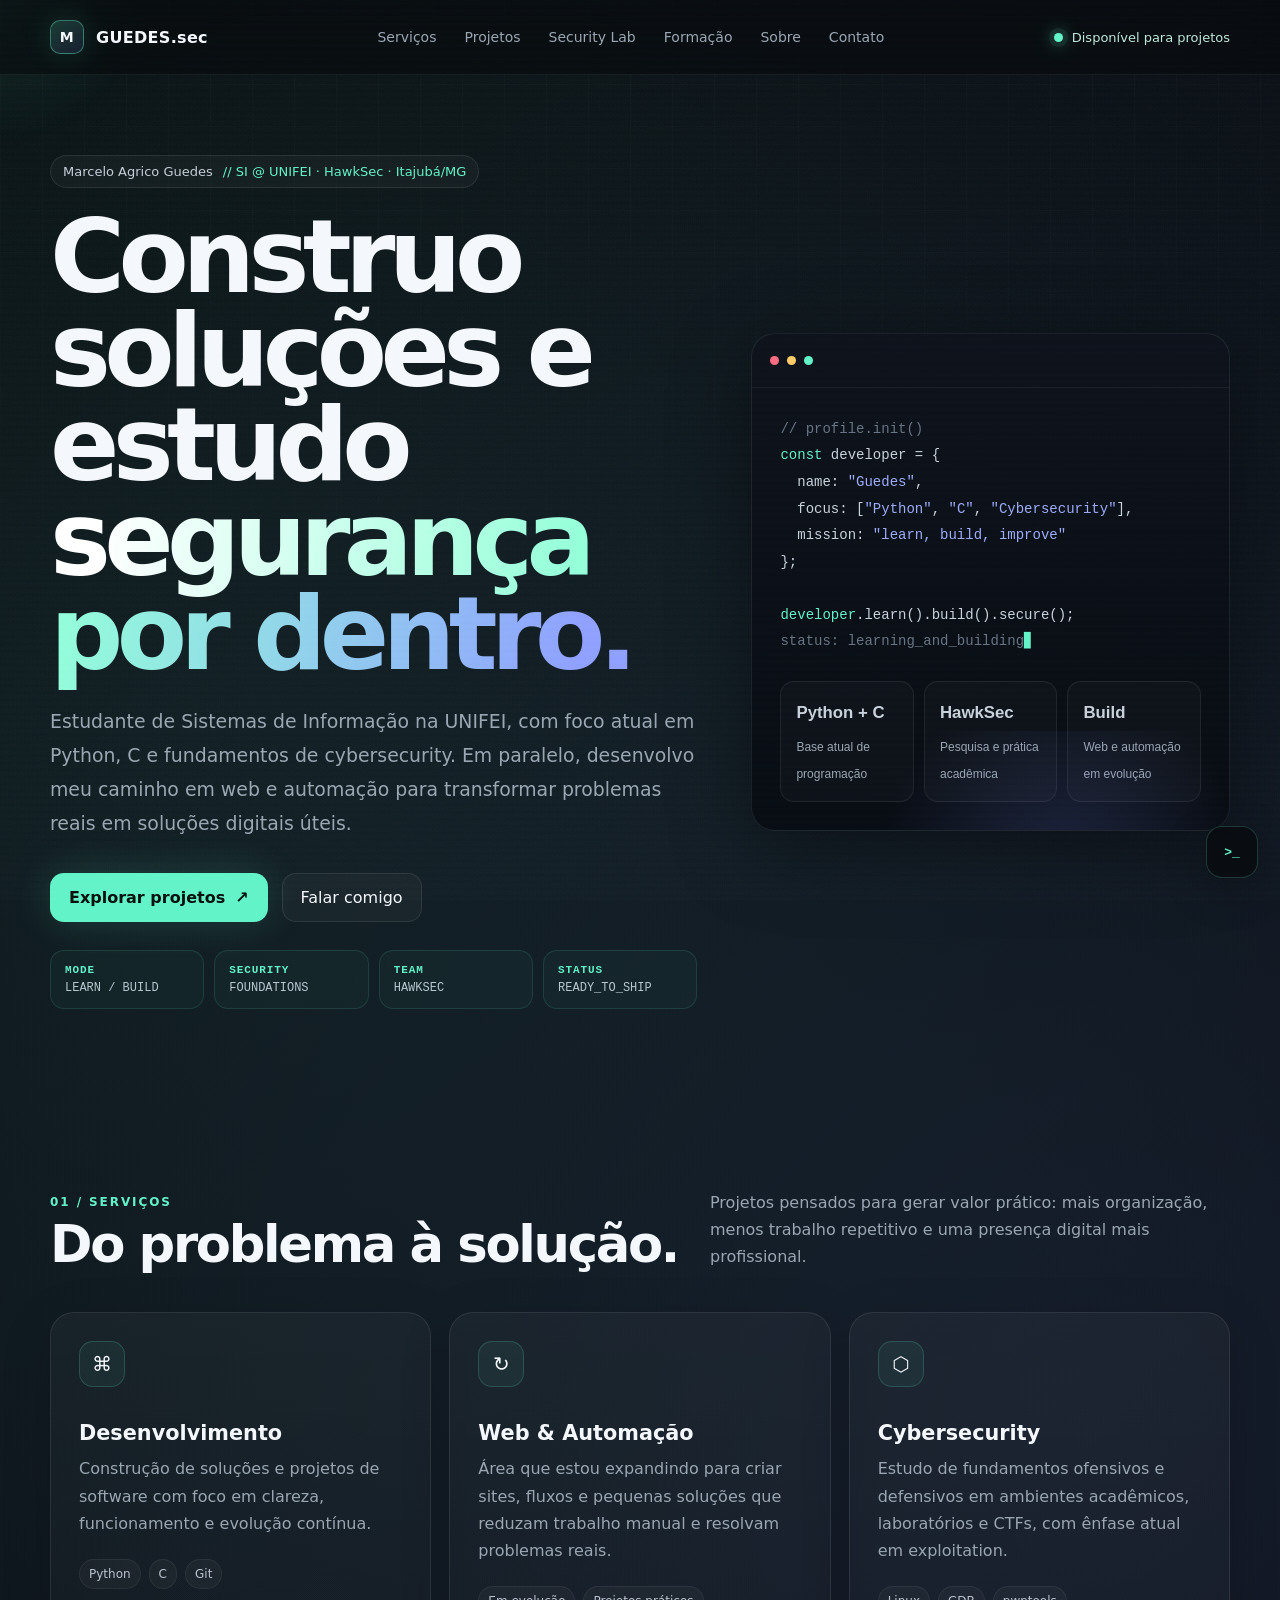
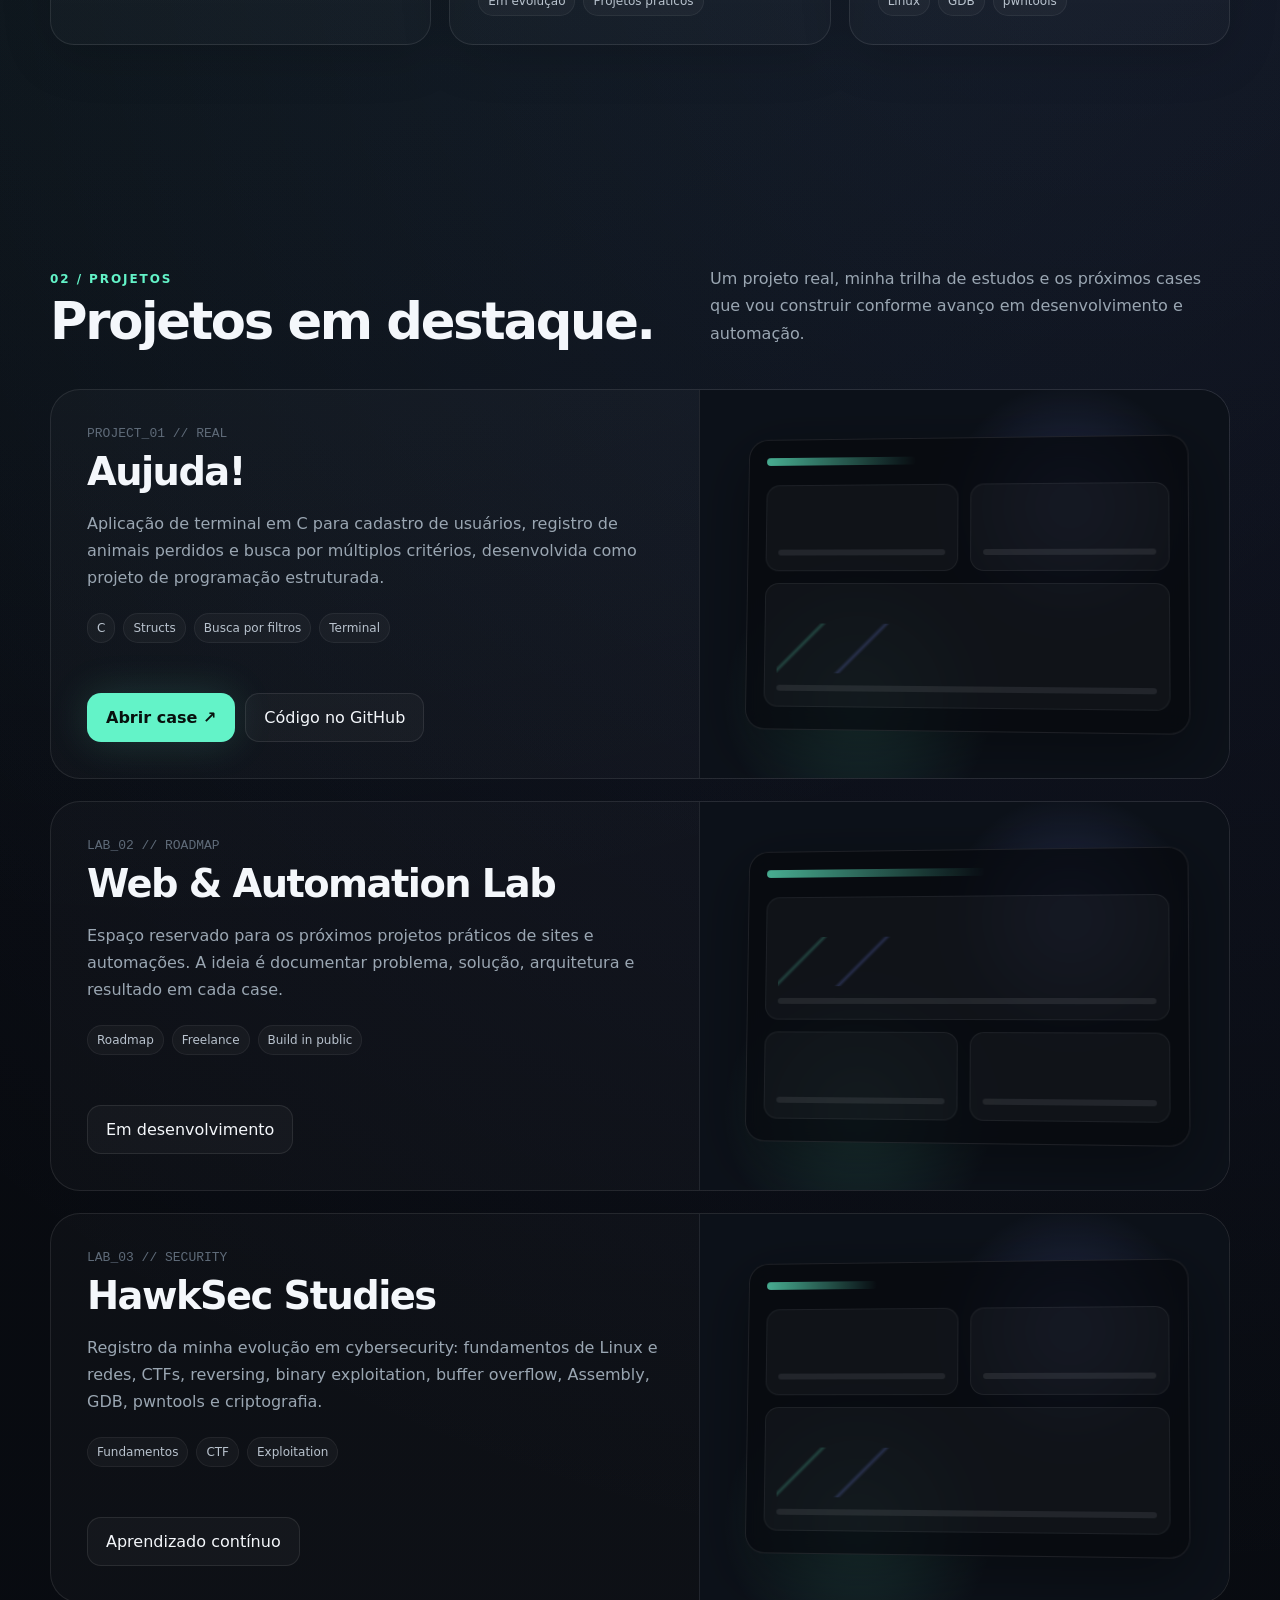
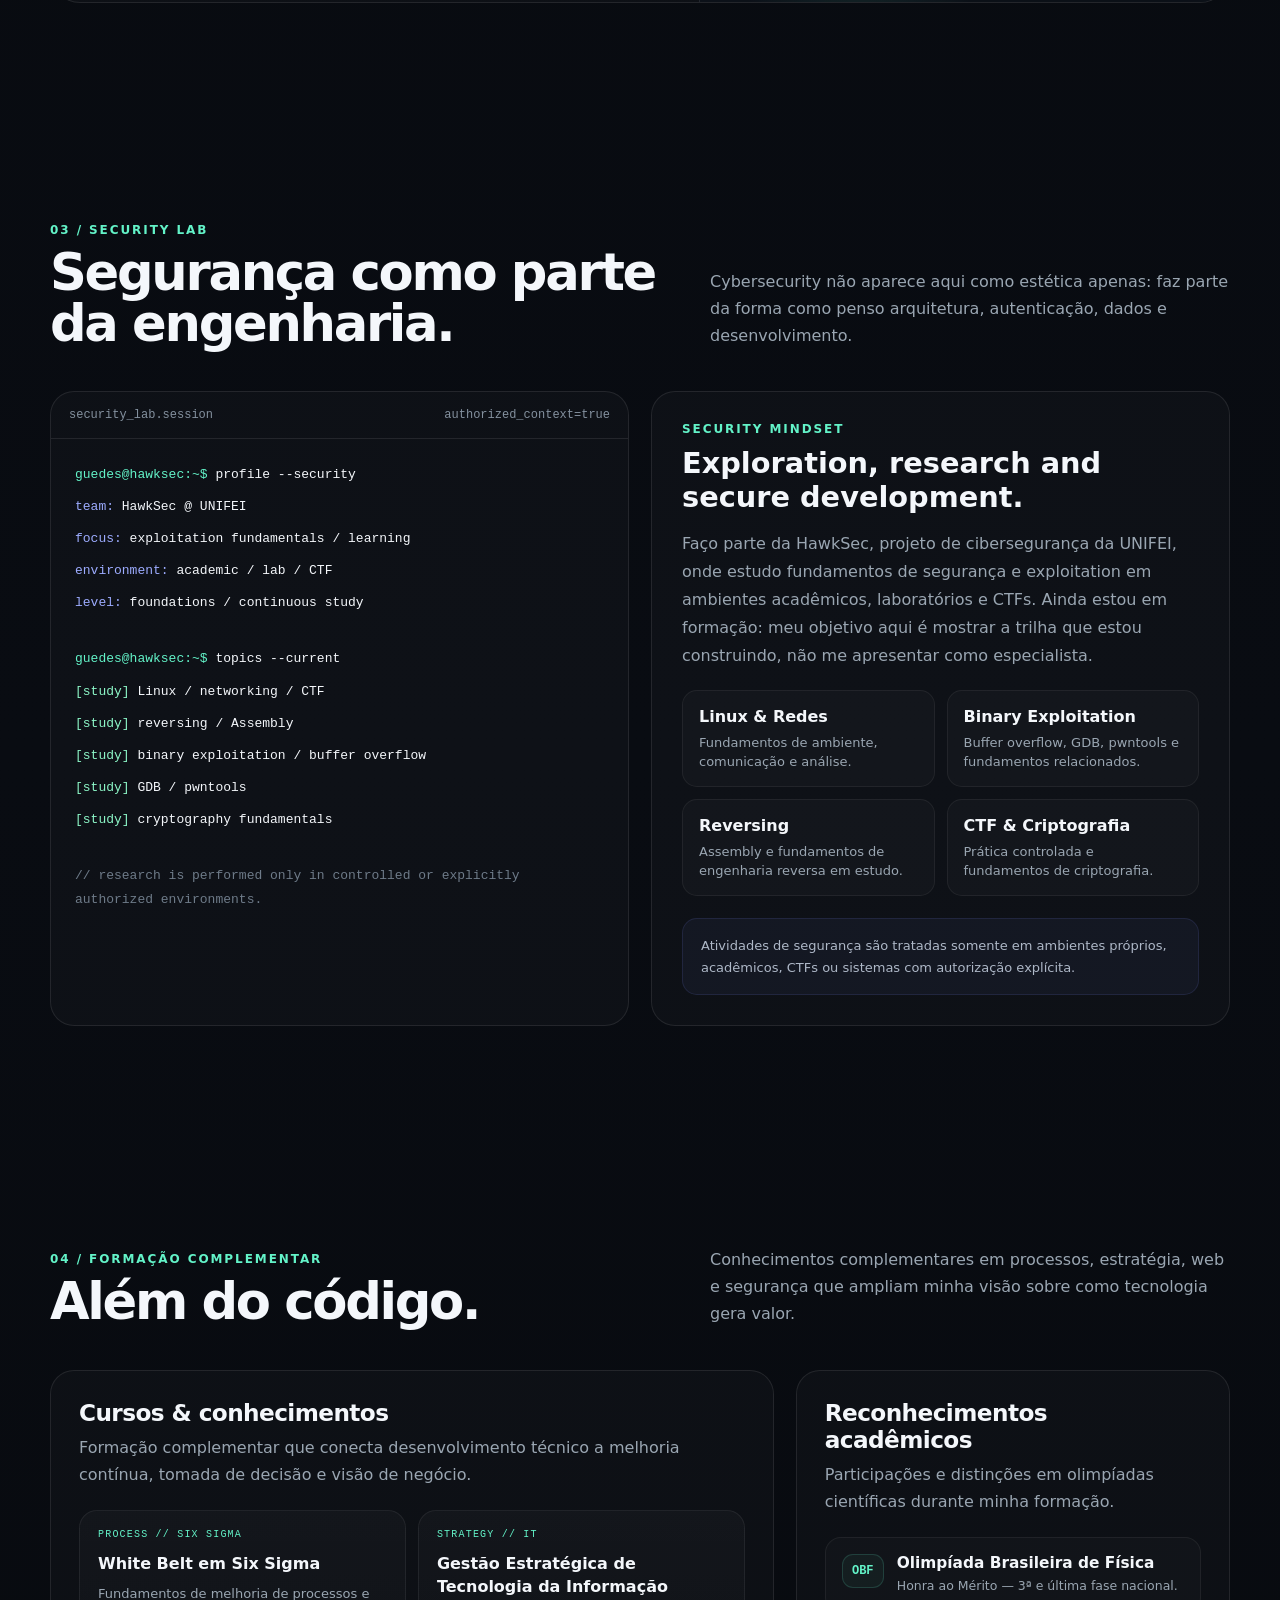
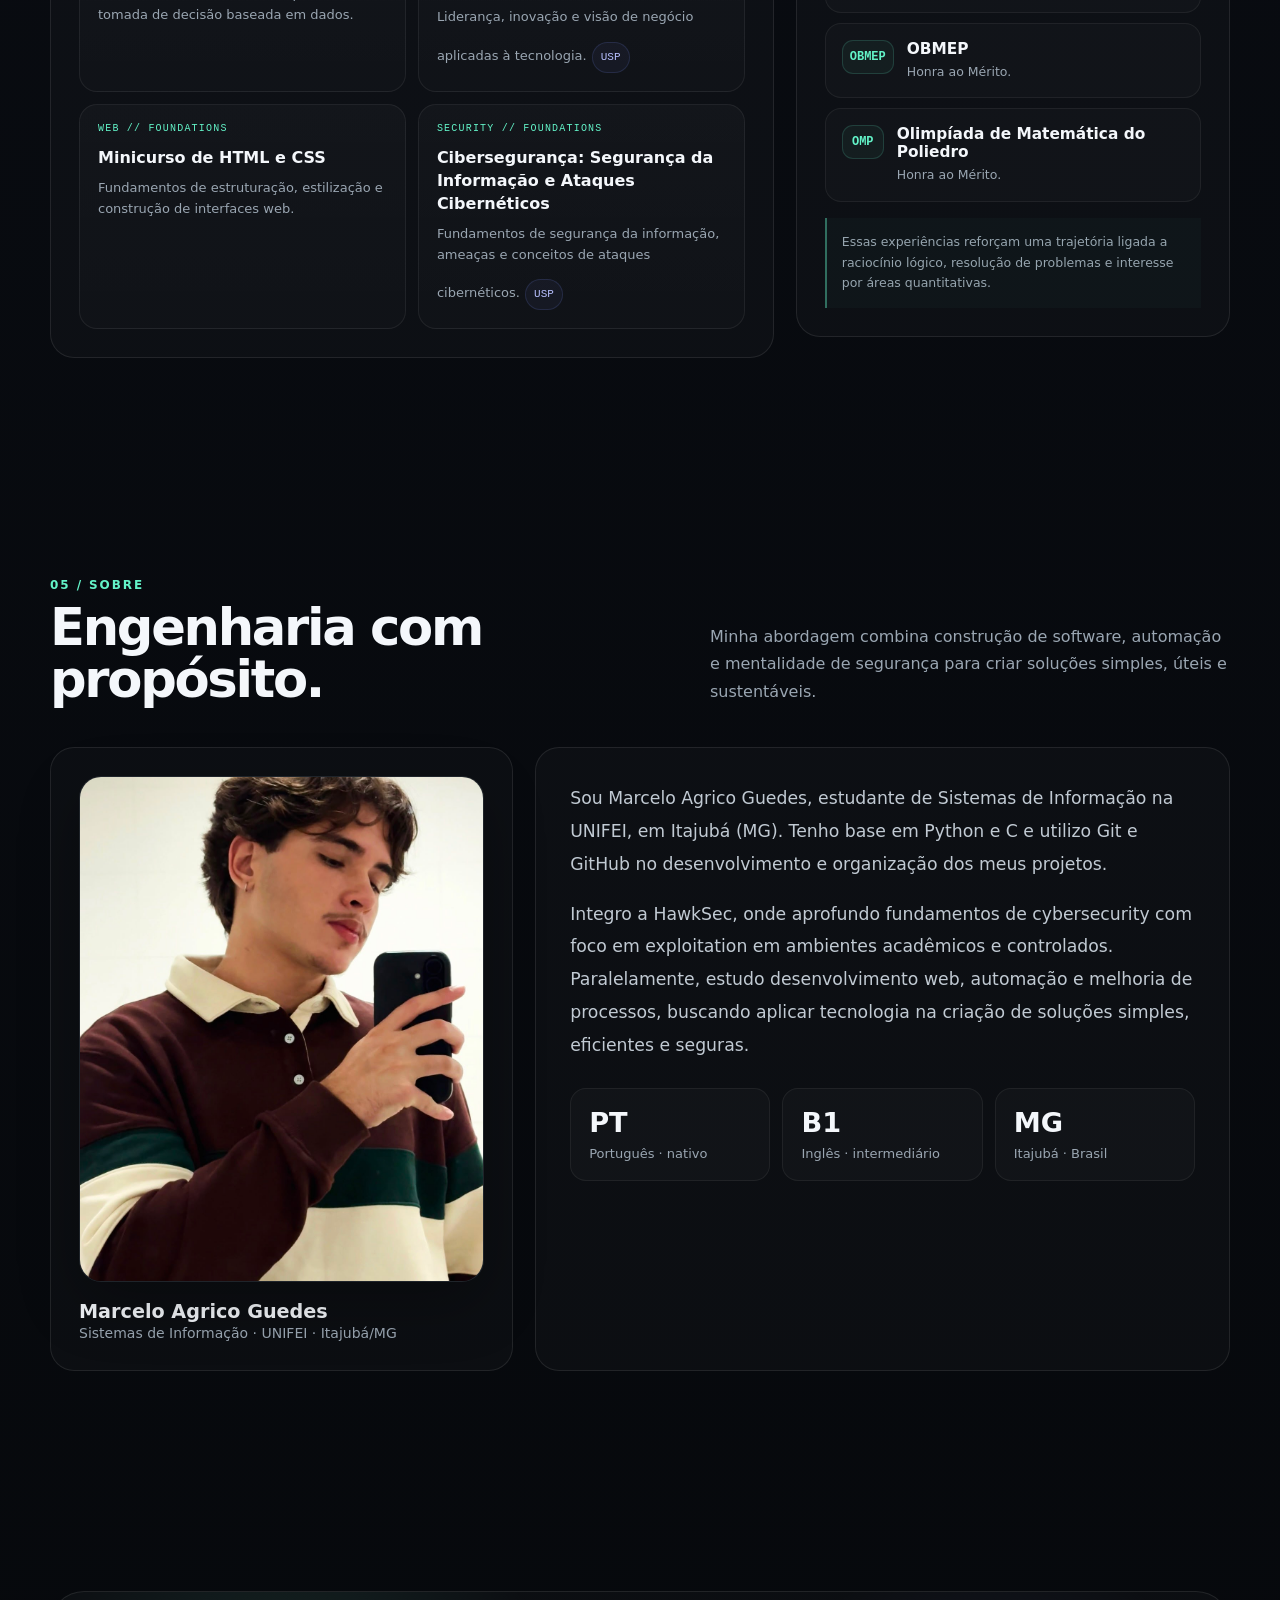
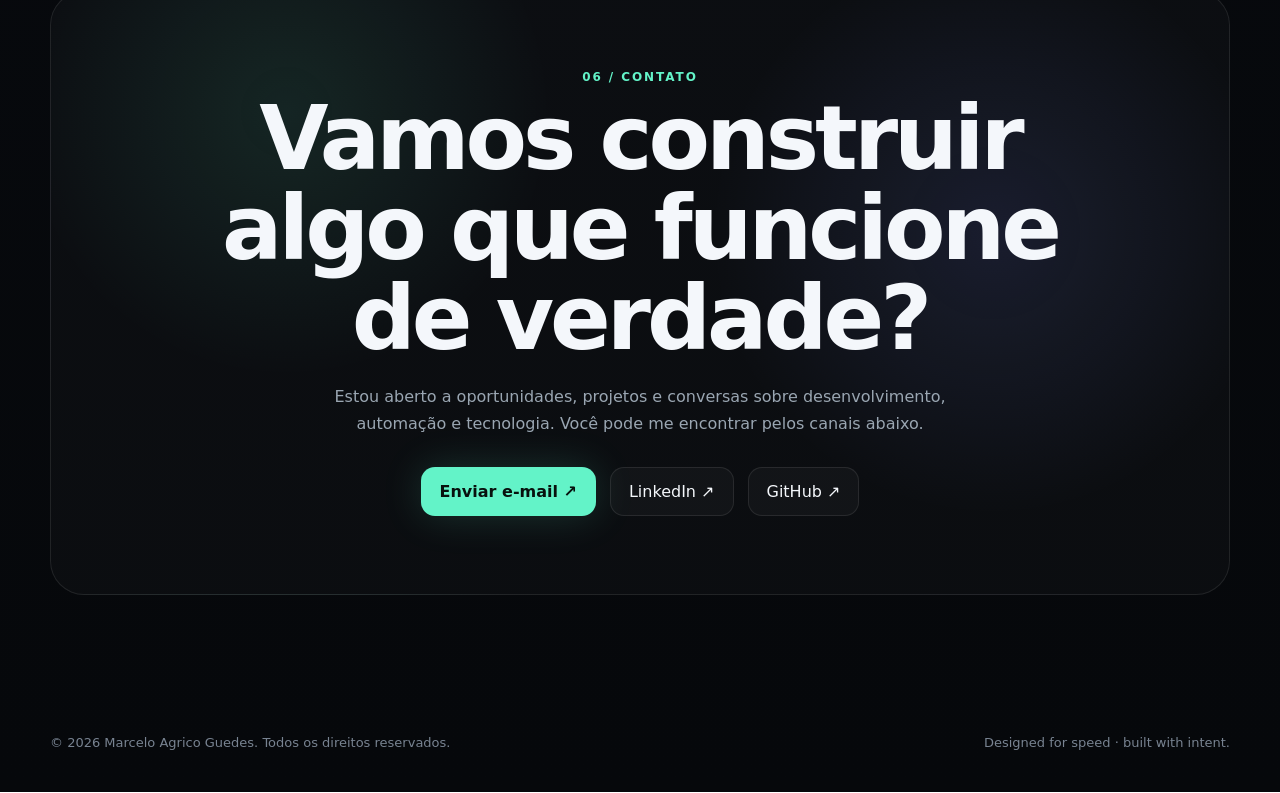
==== index.html @ e763fc1f "Initial portfolio" ====
<!DOCTYPE html>
<html lang="pt-BR">
<head>
  <meta charset="UTF-8" />
  <meta name="viewport" content="width=device-width, initial-scale=1.0" />
  <meta name="description" content="Portfólio de Marcelo Agrico Guedes — desenvolvimento, automação e estudos em cybersecurity." />
  <title>Marcelo Agrico Guedes — Desenvolvimento & Cybersecurity</title>
  <style>
    :root{
      --bg:#07090d;
      --bg-soft:#0d1118;
      --panel:rgba(14,19,28,.72);
      --panel-2:rgba(10,14,22,.9);
      --text:#f4f7fb;
      --muted:#9aa6b2;
      --line:rgba(255,255,255,.09);
      --accent:#63f3c8;
      --accent-2:#7a8cff;
      --danger:#ff5f8f;
      --shadow:0 20px 80px rgba(0,0,0,.38);
      --radius:24px;
      --max:1180px;
    }

    *{box-sizing:border-box}
    html{scroll-behavior:smooth}
    body{
      margin:0;
      background:
        radial-gradient(circle at 15% 10%, rgba(99,243,200,.08), transparent 28%),
        radial-gradient(circle at 85% 20%, rgba(122,140,255,.10), transparent 30%),
        linear-gradient(180deg,#06080c 0%, #090c12 55%, #06080b 100%);
      color:var(--text);
      font-family:Inter, ui-sans-serif, system-ui, -apple-system, BlinkMacSystemFont, "Segoe UI", sans-serif;
      overflow-x:hidden;
    }

    body::before{
      content:"";
      position:fixed; inset:0; pointer-events:none; z-index:-1;
      background-image:
        linear-gradient(rgba(255,255,255,.025) 1px, transparent 1px),
        linear-gradient(90deg, rgba(255,255,255,.025) 1px, transparent 1px);
      background-size:42px 42px;
      mask-image:linear-gradient(to bottom, rgba(0,0,0,.85), transparent 90%);
    }

    a{color:inherit;text-decoration:none}
    button{font:inherit}
    .wrap{width:min(var(--max), calc(100% - 40px)); margin:auto}

    .cursor-glow{
      position:fixed; width:340px; height:340px; border-radius:50%;
      background:radial-gradient(circle, rgba(99,243,200,.11), transparent 62%);
      pointer-events:none; transform:translate(-50%,-50%);
      z-index:0; filter:blur(8px); opacity:.85;
    }

    header{
      position:sticky; top:0; z-index:50;
      backdrop-filter:blur(16px);
      background:rgba(7,9,13,.58);
      border-bottom:1px solid rgba(255,255,255,.06);
    }

    nav{
      display:flex; align-items:center; justify-content:space-between;
      min-height:74px;
    }

    .brand{
      display:flex; gap:12px; align-items:center; font-weight:800; letter-spacing:.02em;
    }

    .brand-mark{
      width:34px;height:34px;border-radius:10px;
      display:grid;place-items:center;
      border:1px solid rgba(99,243,200,.4);
      background:linear-gradient(145deg,rgba(99,243,200,.18),rgba(122,140,255,.12));
      box-shadow:0 0 30px rgba(99,243,200,.14);
      font-size:14px;
    }

    .nav-links{display:flex;gap:28px;color:var(--muted);font-size:14px}
    .nav-links a{transition:.25s}
    .nav-links a:hover{color:var(--text)}
    .status{
      display:flex; gap:9px; align-items:center;
      color:#bfe8d9;font-size:13px
    }
    .dot{
      width:9px;height:9px;border-radius:50%;background:var(--accent);
      box-shadow:0 0 0 5px rgba(99,243,200,.08),0 0 18px rgba(99,243,200,.8)
    }

    .hero{
      position:relative;
      min-height:calc(100vh - 74px);
      display:grid;align-items:center;
      padding:80px 0 70px;
    }

    .hero-grid{
      display:grid;grid-template-columns:1.15fr .85fr;gap:54px;align-items:center
    }

    .kicker{
      display:inline-flex;gap:10px;align-items:center;
      padding:8px 12px;border:1px solid rgba(255,255,255,.09);
      background:rgba(255,255,255,.03);
      border-radius:999px;
      color:#c5ced8;font-size:13px;
      margin-bottom:22px;
    }

    .kicker span{color:var(--accent)}

    h1{
      font-size:clamp(3.2rem, 8vw, 7.4rem);
      line-height:.92;letter-spacing:-.065em;margin:0 0 24px;
      max-width:860px;
    }

    .gradient-text{
      background:linear-gradient(100deg,#fff 5%,#93ffd9 48%,#8fa0ff 95%);
      -webkit-background-clip:text;background-clip:text;color:transparent;
    }

    .hero p{
      max-width:680px;color:var(--muted);
      font-size:clamp(1rem,1.6vw,1.18rem);line-height:1.8;
      margin:0 0 32px;
    }

    .hero-actions{display:flex;flex-wrap:wrap;gap:14px}
    .btn{
      border:1px solid var(--line);border-radius:14px;
      padding:14px 18px;display:inline-flex;align-items:center;gap:10px;
      transition:.25s ease; cursor:pointer;
    }
    .btn.primary{
      color:#08110e;background:var(--accent);border-color:transparent;font-weight:800;
      box-shadow:0 0 40px rgba(99,243,200,.16);
    }
    .btn.primary:hover{transform:translateY(-3px);box-shadow:0 14px 40px rgba(99,243,200,.18)}
    .btn.secondary{background:rgba(255,255,255,.03)}
    .btn.secondary:hover{background:rgba(255,255,255,.06);transform:translateY(-3px)}

    .terminal{
      position:relative;
      border:1px solid rgba(255,255,255,.08);
      border-radius:var(--radius);
      background:linear-gradient(180deg,rgba(14,19,28,.92),rgba(8,12,18,.92));
      box-shadow:var(--shadow);
      overflow:hidden;
      min-height:420px;
    }

    .terminal::after{
      content:"";position:absolute;inset:auto -20% -35% 10%;height:55%;
      background:radial-gradient(circle,rgba(122,140,255,.18),transparent 62%);
      pointer-events:none
    }

    .terminal-top{
      height:54px;display:flex;align-items:center;gap:8px;padding:0 18px;
      border-bottom:1px solid rgba(255,255,255,.06)
    }
    .term-dot{width:9px;height:9px;border-radius:50%;background:#56606d}
    .term-dot:nth-child(1){background:#ff6b80}
    .term-dot:nth-child(2){background:#ffcc67}
    .term-dot:nth-child(3){background:#63f3c8}
    .terminal-body{padding:28px;font-family:"SFMono-Regular",Consolas,monospace;font-size:14px;line-height:1.9;color:#c9d1db}
    .cmd{color:var(--accent)}
    .value{color:#9dacff}
    .comment{color:#677484}
    .typing::after{content:"▋";animation:blink 1s infinite;color:var(--accent)}
    @keyframes blink{50%{opacity:0}}

    .mini-stack{
      display:grid;grid-template-columns:repeat(3,1fr);gap:10px;margin-top:26px
    }
    .mini-card{
      border:1px solid rgba(255,255,255,.07);
      background:rgba(255,255,255,.025);
      padding:15px;border-radius:14px;font-family:Inter,sans-serif
    }
    .mini-card strong{display:block;font-size:1.05rem;margin-bottom:4px}
    .mini-card span{font-size:12px;color:var(--muted)}

    section{padding:110px 0}
    .section-head{display:flex;align-items:flex-end;justify-content:space-between;gap:24px;margin-bottom:42px}
    .eyebrow{
      color:var(--accent);font-size:12px;font-weight:800;letter-spacing:.16em;
      text-transform:uppercase;margin-bottom:10px
    }
    h2{
      margin:0;font-size:clamp(2rem,4vw,4rem);
      letter-spacing:-.045em;line-height:1
    }
    .section-head p{max-width:520px;color:var(--muted);line-height:1.7;margin:0}

    .services{
      display:grid;grid-template-columns:repeat(3,1fr);gap:18px
    }
    .card{
      border:1px solid var(--line);
      border-radius:var(--radius);
      background:linear-gradient(180deg,rgba(255,255,255,.035),rgba(255,255,255,.018));
      padding:28px;
      box-shadow:0 12px 50px rgba(0,0,0,.15);
      transition:.35s ease;
      position:relative;overflow:hidden;
    }
    .card::before{
      content:"";position:absolute;inset:-1px;opacity:0;
      background:linear-gradient(120deg,transparent 20%,rgba(99,243,200,.09),transparent 78%);
      transition:.4s;pointer-events:none
    }
    .card:hover{transform:translateY(-6px);border-color:rgba(99,243,200,.22)}
    .card:hover::before{opacity:1}
    .icon{
      width:46px;height:46px;border-radius:14px;
      display:grid;place-items:center;margin-bottom:34px;
      border:1px solid rgba(99,243,200,.18);
      background:rgba(99,243,200,.06);font-size:20px
    }
    .card h3{font-size:1.3rem;margin:0 0 10px}
    .card p{color:var(--muted);line-height:1.7;margin:0}
    .tags{display:flex;flex-wrap:wrap;gap:8px;margin-top:22px}
    .tag{
      font-size:12px;color:#b9c3ce;padding:7px 9px;border-radius:999px;
      background:rgba(255,255,255,.035);border:1px solid rgba(255,255,255,.06)
    }

    .projects{display:grid;gap:22px}
    .project{
      display:grid;grid-template-columns:1.1fr .9fr;
      border:1px solid var(--line);border-radius:30px;overflow:hidden;
      background:rgba(255,255,255,.025);min-height:390px;
      transition:.35s
    }
    .project:hover{border-color:rgba(122,140,255,.25);transform:translateY(-4px)}
    .project-content{padding:36px;display:flex;flex-direction:column;justify-content:space-between}
    .project-content h3{font-size:clamp(1.8rem,3vw,3rem);margin:8px 0 14px;letter-spacing:-.04em}
    .project-content p{color:var(--muted);line-height:1.7;max-width:620px}
    .project-num{color:#5f6b79;font-family:monospace}
    .project-visual{
      min-height:330px;position:relative;overflow:hidden;
      background:
        radial-gradient(circle at 70% 30%,rgba(122,140,255,.24),transparent 27%),
        radial-gradient(circle at 30% 80%,rgba(99,243,200,.16),transparent 28%),
        #0c1119;
      border-left:1px solid var(--line)
    }
    .ui-window{
      position:absolute;left:8%;top:12%;width:84%;height:76%;
      border:1px solid rgba(255,255,255,.09);border-radius:20px;
      background:rgba(7,10,15,.78);backdrop-filter:blur(12px);
      box-shadow:0 20px 60px rgba(0,0,0,.35);padding:18px;
      transform:perspective(1000px) rotateY(-5deg) rotateX(3deg)
    }
    .ui-bar{height:8px;width:38%;border-radius:10px;background:linear-gradient(90deg,var(--accent),transparent);opacity:.7;margin-bottom:20px}
    .ui-grid{display:grid;grid-template-columns:repeat(2,1fr);gap:12px}
    .ui-box{height:88px;border-radius:14px;background:rgba(255,255,255,.035);border:1px solid rgba(255,255,255,.06);position:relative;overflow:hidden}
    .ui-box::after{content:"";position:absolute;left:12px;right:12px;bottom:15px;height:6px;border-radius:10px;background:rgba(255,255,255,.08)}
    .ui-box.tall{grid-column:1/-1;height:125px}
    .spark{
      position:absolute;left:12px;right:12px;top:40px;height:50px;
      background:linear-gradient(135deg,transparent 10%,rgba(99,243,200,.25) 11%,transparent 12% 25%,rgba(122,140,255,.25) 26%,transparent 27%);
      opacity:.8
    }

    .about-grid{display:grid;grid-template-columns:.8fr 1.2fr;gap:22px}
    .profile-panel,.about-panel{
      border:1px solid var(--line);border-radius:var(--radius);background:rgba(255,255,255,.025)
    }
    .profile-panel{padding:28px}
    .profile-orb{
      aspect-ratio:1;border-radius:22px;
      background:
        radial-gradient(circle at 25% 25%,rgba(99,243,200,.6),transparent 20%),
        radial-gradient(circle at 70% 35%,rgba(122,140,255,.6),transparent 22%),
        radial-gradient(circle at 55% 75%,rgba(255,95,143,.28),transparent 20%),
        #0b1017;
      border:1px solid rgba(255,255,255,.08);position:relative;overflow:hidden
    }
    .profile-orb::after{
      content:"M";position:absolute;inset:0;display:grid;place-items:center;
      font-size:8rem;font-weight:900;letter-spacing:-.08em;color:rgba(255,255,255,.92);
      text-shadow:0 0 70px rgba(99,243,200,.3)
    }
    .profile-meta{padding-top:18px}
    .profile-meta strong{display:block;font-size:1.2rem}
    .profile-meta span{color:var(--muted);font-size:14px}

    .about-panel{padding:34px}
    .about-panel p{font-size:1.08rem;color:#c1cad3;line-height:1.9;margin-top:0}
    .stats{display:grid;grid-template-columns:repeat(3,1fr);gap:12px;margin-top:26px}
    .stat{padding:18px;border-radius:16px;background:rgba(255,255,255,.025);border:1px solid rgba(255,255,255,.06)}
    .stat strong{font-size:1.7rem;display:block;margin-bottom:5px}
    .stat span{color:var(--muted);font-size:13px}

    .contact{
      text-align:center;
      border:1px solid var(--line);border-radius:34px;
      background:
        radial-gradient(circle at 20% 20%,rgba(99,243,200,.10),transparent 25%),
        radial-gradient(circle at 80% 40%,rgba(122,140,255,.12),transparent 28%),
        rgba(255,255,255,.025);
      padding:78px 28px;
      position:relative;overflow:hidden
    }
    .contact h2{font-size:clamp(2.7rem,7vw,6rem);max-width:900px;margin:0 auto 20px}
    .contact p{color:var(--muted);max-width:680px;margin:0 auto 30px;line-height:1.7}
    footer{padding:30px 0 42px;color:#788391;font-size:13px}
    .footer-row{display:flex;justify-content:space-between;gap:20px;flex-wrap:wrap}

    .reveal{
      opacity:1;transform:none;
      transition:opacity .8s ease, transform .8s ease;
    }
    .motion-ready .reveal{opacity:0;transform:translateY(24px)}
    .motion-ready .reveal.visible{opacity:1;transform:none}

    @media(max-width:900px){
      .hero-grid,.project,.about-grid{grid-template-columns:1fr}
      .services{grid-template-columns:1fr}
      .nav-links{display:none}
      .hero{padding-top:50px}
      .terminal{min-height:360px}
      .project-visual{border-left:none;border-top:1px solid var(--line)}
      .section-head{align-items:flex-start;flex-direction:column}
    }

    @media(max-width:620px){
      .wrap{width:min(var(--max), calc(100% - 24px))}
      h1{font-size:3.3rem}
      .status{display:none}
      .mini-stack,.stats{grid-template-columns:1fr}
      section{padding:80px 0}
      .project-content{padding:26px}
      .terminal-body{padding:22px;font-size:12.5px}
      .contact{padding:54px 18px}
    }
  
    /* --- Cybersecurity upgrade --- */
    .boot-screen{
      position:fixed; inset:0; z-index:9999;
      display:grid; place-items:center;
      background:#040609;
      transition:opacity .65s ease, visibility .65s ease;
      animation:bootFallback .65s ease 2.2s forwards;
    }
    .boot-screen.done{opacity:0;visibility:hidden;pointer-events:none}
    @keyframes bootFallback{to{opacity:0;visibility:hidden;pointer-events:none}}
    .boot-box{
      width:min(720px,calc(100% - 32px));
      font-family:"SFMono-Regular",Consolas,monospace;
      color:#b7c2cc;font-size:13px;line-height:1.8
    }
    .boot-title{color:var(--accent);font-weight:800;margin-bottom:12px}
    .boot-line{opacity:0;transform:translateY(4px);animation:bootIn .25s forwards}
    @keyframes bootIn{to{opacity:1;transform:none}}
    .boot-progress{
      margin-top:16px;height:6px;border-radius:999px;overflow:hidden;
      background:rgba(255,255,255,.06);border:1px solid rgba(255,255,255,.06)
    }
    .boot-progress span{
      display:block;height:100%;width:0;background:linear-gradient(90deg,var(--accent),var(--accent-2));
      animation:loadBoot 1.65s ease forwards
    }
    @keyframes loadBoot{to{width:100%}}

    .scanline{
      position:fixed; inset:0; pointer-events:none; z-index:90; opacity:.08;
      background:linear-gradient(to bottom,transparent 0%,rgba(255,255,255,.32) 50%,transparent 100%);
      background-size:100% 7px;
      mix-blend-mode:soft-light;
    }
    .noise{
      position:fixed; inset:0; z-index:-1; pointer-events:none; opacity:.035;
      background-image:url("data:image/svg+xml,%3Csvg xmlns='http://www.w3.org/2000/svg' width='120' height='120' viewBox='0 0 120 120'%3E%3Cfilter id='n'%3E%3CfeTurbulence type='fractalNoise' baseFrequency='.85' numOctaves='2' stitchTiles='stitch'/%3E%3C/filter%3E%3Crect width='100%25' height='100%25' filter='url(%23n)' opacity='.7'/%3E%3C/svg%3E");
    }

    .cyber-strip{
      margin-top:28px;
      display:grid;grid-template-columns:repeat(4,1fr);gap:10px;
    }
    .cyber-chip{
      border:1px solid rgba(99,243,200,.12);
      background:rgba(99,243,200,.035);
      border-radius:14px;padding:13px 14px;
      font-family:"SFMono-Regular",Consolas,monospace;
      font-size:12px;color:#b9c7cf
    }
    .cyber-chip b{display:block;color:var(--accent);font-size:11px;margin-bottom:5px;letter-spacing:.08em}

    .security-lab{
      display:grid;grid-template-columns:1fr 1fr;gap:22px
    }
    .lab-console,.lab-info{
      border:1px solid var(--line);border-radius:var(--radius);
      background:rgba(255,255,255,.025);overflow:hidden
    }
    .lab-console-head{
      display:flex;align-items:center;justify-content:space-between;
      padding:16px 18px;border-bottom:1px solid var(--line);
      font-family:monospace;font-size:12px;color:#84919f
    }
    .lab-console-body{
      padding:24px;font-family:"SFMono-Regular",Consolas,monospace;
      line-height:1.85;font-size:13px;min-height:365px
    }
    .lab-line{margin:0 0 8px}
    .lab-prompt{color:var(--accent)}
    .lab-muted{color:#6e7b89}
    .lab-blue{color:#9dacff}
    .lab-ok{color:#8df7c8}
    .lab-info{padding:30px}
    .lab-info h3{font-size:1.8rem;margin:0 0 12px}
    .lab-info p{color:var(--muted);line-height:1.75}
    .safe-note{
      margin-top:22px;padding:16px 18px;border-radius:15px;
      background:rgba(122,140,255,.055);
      border:1px solid rgba(122,140,255,.13);
      color:#aeb8c7;font-size:13px;line-height:1.65
    }
    .security-grid{
      display:grid;grid-template-columns:repeat(2,1fr);gap:12px;margin-top:20px
    }
    .security-item{
      padding:16px;border-radius:15px;border:1px solid rgba(255,255,255,.06);
      background:rgba(255,255,255,.025)
    }
    .security-item strong{display:block;margin-bottom:6px}
    .security-item span{color:var(--muted);font-size:13px}

    .terminal-launch{
      position:fixed;right:22px;bottom:22px;z-index:120;
      width:52px;height:52px;border-radius:16px;border:1px solid rgba(99,243,200,.2);
      background:rgba(8,12,17,.88);backdrop-filter:blur(12px);
      color:var(--accent);cursor:pointer;box-shadow:0 12px 40px rgba(0,0,0,.3);
      font-family:monospace;font-weight:800
    }
    .terminal-modal{
      position:fixed;inset:0;z-index:200;
      background:rgba(1,3,5,.68);backdrop-filter:blur(8px);
      display:none;place-items:center;padding:20px
    }
    .terminal-modal.open{display:grid}
    .terminal-shell{
      width:min(780px,100%);border:1px solid rgba(255,255,255,.1);
      background:#07100e;border-radius:20px;overflow:hidden;box-shadow:0 30px 100px rgba(0,0,0,.55)
    }
    .terminal-shell-top{
      display:flex;justify-content:space-between;align-items:center;padding:14px 18px;
      border-bottom:1px solid rgba(255,255,255,.07);font-family:monospace;font-size:12px;color:#73818d
    }
    .terminal-close{background:none;border:none;color:#81909c;cursor:pointer;font-size:18px}
    .terminal-output{
      padding:20px;min-height:310px;max-height:52vh;overflow:auto;
      font-family:"SFMono-Regular",Consolas,monospace;font-size:13px;line-height:1.7;color:#b9c8c2
    }
    .terminal-input-row{
      display:flex;gap:10px;padding:14px 20px;border-top:1px solid rgba(255,255,255,.07);
      font-family:monospace
    }
    .terminal-input-row span{color:var(--accent)}
    .terminal-input{
      flex:1;background:none;border:none;outline:none;color:#d8e0e4;font-family:inherit;font-size:13px
    }

    @media(max-width:900px){
      .security-lab{grid-template-columns:1fr}
      .cyber-strip{grid-template-columns:repeat(2,1fr)}
    }
    @media(max-width:620px){
      .cyber-strip,.security-grid{grid-template-columns:1fr}
      .terminal-launch{right:14px;bottom:14px}
    }

    /* --- V4: profile photo, courses and academic recognition --- */
    .profile-photo{
      width:100%;
      aspect-ratio:4/5;
      display:block;
      object-fit:cover;
      object-position:center 28%;
      border-radius:22px;
      border:1px solid rgba(255,255,255,.09);
      background:#0b1017;
      box-shadow:0 20px 60px rgba(0,0,0,.28);
      filter:saturate(.92) contrast(1.02);
      transition:transform .45s ease, filter .45s ease;
    }
    .profile-panel:hover .profile-photo{
      transform:scale(1.015);
      filter:saturate(1) contrast(1.04);
    }

    .formation-layout{
      display:grid;
      grid-template-columns:1.25fr .75fr;
      gap:22px;
      align-items:start;
    }
    .formation-panel,
    .awards-panel{
      border:1px solid var(--line);
      border-radius:var(--radius);
      background:rgba(255,255,255,.025);
      padding:28px;
    }
    .formation-panel h3,
    .awards-panel h3{
      margin:0 0 8px;
      font-size:1.45rem;
      letter-spacing:-.025em;
    }
    .formation-panel > p,
    .awards-panel > p{
      margin:0 0 22px;
      color:var(--muted);
      line-height:1.7;
    }
    .course-list{
      display:grid;
      grid-template-columns:repeat(2,1fr);
      gap:12px;
    }
    .course-card{
      padding:18px;
      min-height:164px;
      border-radius:18px;
      border:1px solid rgba(255,255,255,.065);
      background:linear-gradient(180deg,rgba(255,255,255,.028),rgba(255,255,255,.015));
      position:relative;
      overflow:hidden;
      transition:.3s ease;
    }
    .course-card:hover{
      transform:translateY(-4px);
      border-color:rgba(99,243,200,.18);
    }
    .course-code{
      font-family:"SFMono-Regular",Consolas,monospace;
      font-size:10px;
      letter-spacing:.12em;
      color:var(--accent);
      text-transform:uppercase;
      margin-bottom:12px;
    }
    .course-card strong{
      display:block;
      font-size:1rem;
      line-height:1.45;
      margin-bottom:8px;
    }
    .course-card span{
      color:var(--muted);
      font-size:13px;
      line-height:1.55;
    }
    .issuer{
      display:inline-flex;
      margin-top:14px;
      padding:6px 8px;
      border-radius:999px;
      border:1px solid rgba(122,140,255,.15);
      background:rgba(122,140,255,.055);
      color:#b8c0ff !important;
      font-size:11px !important;
      font-family:"SFMono-Regular",Consolas,monospace;
    }

    .award-list{display:grid;gap:10px}
    .award{
      display:grid;
      grid-template-columns:auto 1fr;
      gap:13px;
      align-items:start;
      padding:16px;
      border-radius:16px;
      border:1px solid rgba(255,255,255,.06);
      background:rgba(255,255,255,.02);
    }
    .award-mark{
      min-width:42px;height:34px;padding:0 7px;border-radius:11px;
      display:grid;place-items:center;
      border:1px solid rgba(99,243,200,.16);
      background:rgba(99,243,200,.045);
      color:var(--accent);
      font-family:monospace;
      font-size:12px;
      font-weight:800;
    }
    .award strong{display:block;font-size:.96rem;margin-bottom:5px}
    .award span{display:block;color:var(--muted);font-size:12.5px;line-height:1.5}

    .academic-note{
      margin-top:16px;
      padding:14px 15px;
      border-left:2px solid rgba(99,243,200,.4);
      background:rgba(99,243,200,.025);
      color:#96a5af;
      font-size:12.5px;
      line-height:1.65;
    }

    @media(max-width:900px){
      .formation-layout{grid-template-columns:1fr}
    }
    @media(max-width:650px){
      .course-list{grid-template-columns:1fr}
      .profile-photo{aspect-ratio:1/1.08}
    }

    /* --- V5: interactive project case --- */
    .project-actions{
      display:flex;flex-wrap:wrap;gap:10px;margin-top:22px
    }

    .case-modal{
      position:fixed;inset:0;z-index:300;
      display:none;
      background:rgba(2,4,7,.78);
      backdrop-filter:blur(12px);
      padding:18px;
      overflow:auto;
    }
    .case-modal.open{display:block}
    .case-shell{
      width:min(1180px,100%);
      margin:24px auto;
      border:1px solid rgba(255,255,255,.1);
      border-radius:28px;
      overflow:hidden;
      background:
        radial-gradient(circle at 80% 10%,rgba(122,140,255,.10),transparent 26%),
        radial-gradient(circle at 10% 20%,rgba(99,243,200,.07),transparent 22%),
        #070b10;
      box-shadow:0 30px 120px rgba(0,0,0,.62);
    }
    .case-top{
      position:sticky;top:0;z-index:4;
      display:flex;justify-content:space-between;align-items:center;gap:20px;
      padding:16px 20px;
      background:rgba(7,11,16,.88);
      backdrop-filter:blur(14px);
      border-bottom:1px solid rgba(255,255,255,.07)
    }
    .case-top-left{
      font-family:"SFMono-Regular",Consolas,monospace;
      font-size:12px;color:#85919d
    }
    .case-top-left b{color:var(--accent)}
    .case-close{
      border:1px solid rgba(255,255,255,.08);
      background:rgba(255,255,255,.035);
      color:#c7d0d7;
      width:38px;height:38px;border-radius:12px;cursor:pointer;
      font-size:20px
    }

    .case-hero{
      padding:66px 46px 42px;
      border-bottom:1px solid rgba(255,255,255,.065)
    }
    .case-label{
      display:inline-flex;
      font-family:"SFMono-Regular",Consolas,monospace;
      color:var(--accent);font-size:11px;letter-spacing:.13em;
      text-transform:uppercase;margin-bottom:14px
    }
    .case-hero h2{
      font-size:clamp(3rem,8vw,7rem);
      margin:0 0 18px;letter-spacing:-.07em
    }
    .case-lead{
      max-width:800px;
      font-size:1.08rem;line-height:1.85;color:#aeb9c3;
      margin:0
    }
    .case-meta{
      display:grid;grid-template-columns:repeat(4,1fr);
      gap:10px;margin-top:30px
    }
    .case-meta-item{
      padding:15px;border:1px solid rgba(255,255,255,.06);
      background:rgba(255,255,255,.022);border-radius:14px
    }
    .case-meta-item b{
      display:block;color:var(--accent);font-family:monospace;
      font-size:10px;letter-spacing:.1em;margin-bottom:6px
    }
    .case-meta-item span{font-size:13px;color:#bdc6ce}

    .case-content{padding:42px 46px 56px}
    .case-section{
      display:grid;grid-template-columns:.35fr .65fr;
      gap:36px;padding:38px 0;
      border-bottom:1px solid rgba(255,255,255,.06)
    }
    .case-section:last-child{border-bottom:none}
    .case-section-index{
      font-family:"SFMono-Regular",Consolas,monospace;
      color:#6d7a87;font-size:12px
    }
    .case-section-body h3{
      margin:0 0 14px;font-size:clamp(1.7rem,3vw,2.7rem);
      letter-spacing:-.04em
    }
    .case-section-body p{
      color:#a8b3bd;line-height:1.85;margin:0 0 16px
    }

    .feature-grid,.tech-grid{
      display:grid;grid-template-columns:repeat(2,1fr);
      gap:10px;margin-top:20px
    }
    .case-card{
      padding:18px;border-radius:16px;
      border:1px solid rgba(255,255,255,.065);
      background:rgba(255,255,255,.023)
    }
    .case-card strong{display:block;margin-bottom:7px}
    .case-card span{font-size:13px;color:#8795a2;line-height:1.55}

    .flow-wrap{
      margin-top:22px;
      display:grid;grid-template-columns:.9fr 1.1fr;gap:18px;align-items:start
    }
    .flow-image{
      width:100%;display:block;border-radius:18px;
      border:1px solid rgba(255,255,255,.075);
      background:white
    }
    .flow-steps{display:grid;gap:10px}
    .flow-step{
      padding:16px 17px;border-radius:15px;
      background:rgba(255,255,255,.022);
      border:1px solid rgba(255,255,255,.06)
    }
    .flow-step b{
      font-family:monospace;color:var(--accent);
      margin-right:8px;font-size:11px
    }
    .flow-step span{color:#a9b4bd;font-size:13px;line-height:1.55}

    .terminal-demo{
      margin-top:20px;border:1px solid rgba(255,255,255,.075);
      border-radius:18px;overflow:hidden;background:#050908
    }
    .terminal-demo-top{
      padding:12px 16px;border-bottom:1px solid rgba(255,255,255,.06);
      color:#64727f;font:11px monospace
    }
    .terminal-demo-body{
      padding:18px;font:13px/1.75 "SFMono-Regular",Consolas,monospace;color:#aebdb6
    }
    .terminal-demo-body .p{color:var(--accent)}
    .terminal-demo-body .v{color:#9dacff}

    .scope-diff{
      display:grid;grid-template-columns:1fr 1fr;gap:12px;margin-top:20px
    }
    .scope-box{
      border-radius:17px;padding:20px;
      border:1px solid rgba(255,255,255,.065);
      background:rgba(255,255,255,.02)
    }
    .scope-box b{
      display:block;font-family:monospace;font-size:11px;
      letter-spacing:.1em;margin-bottom:12px
    }
    .scope-box.planned b{color:#9dacff}
    .scope-box.current b{color:var(--accent)}
    .scope-box ul{margin:0;padding-left:18px;color:#94a2ad;line-height:1.8;font-size:13px}

    .case-cta{
      display:flex;flex-wrap:wrap;gap:12px;margin-top:25px
    }

    @media(max-width:850px){
      .case-section{grid-template-columns:1fr;gap:12px}
      .case-meta{grid-template-columns:repeat(2,1fr)}
      .flow-wrap{grid-template-columns:1fr}
    }
    @media(max-width:620px){
      .case-modal{padding:0}
      .case-shell{margin:0;border-radius:0;min-height:100vh}
      .case-hero,.case-content{padding-left:22px;padding-right:22px}
      .case-meta,.feature-grid,.tech-grid,.scope-diff{grid-template-columns:1fr}
    }

  </style>
</head>
<body>

  <div class="boot-screen" id="bootScreen">
    <div class="boot-box">
      <div class="boot-title">GUEDES.SEC // secure portfolio interface</div>
      <div class="boot-line" style="animation-delay:.10s">[+] loading interface modules...</div>
      <div class="boot-line" style="animation-delay:.28s">[+] initializing developer profile...</div>
      <div class="boot-line" style="animation-delay:.46s">[+] mounting HawkSec context...</div>
      <div class="boot-line" style="animation-delay:.64s">[+] mounting project registry...</div>
      <div class="boot-line" style="animation-delay:.82s">[+] system ready.</div>
      <div class="boot-progress"><span></span></div>
    </div>
  </div>
  <div class="scanline"></div>
  <div class="noise"></div>

  <div class="cursor-glow" id="glow"></div>

  <header>
    <div class="wrap">
      <nav>
        <a class="brand" href="#top">
          <span class="brand-mark">M</span>
          <span>GUEDES.sec</span>
        </a>
        <div class="nav-links">
          <a href="#servicos">Serviços</a>
          <a href="#projetos">Projetos</a>
          <a href="#security">Security Lab</a>
          <a href="#formacao">Formação</a>
          <a href="#sobre">Sobre</a>
          <a href="#contato">Contato</a>
        </div>
        <div class="status"><span class="dot"></span> Disponível para projetos</div>
      </nav>
    </div>
  </header>

  <main id="top">
    <section class="hero">
      <div class="wrap hero-grid">
        <div class="reveal">
          <div class="kicker">Marcelo Agrico Guedes <span>// SI @ UNIFEI · HawkSec · Itajubá/MG</span></div>
          <h1>Construo soluções e estudo <span class="gradient-text">segurança por dentro.</span></h1>
          <p>
            Estudante de Sistemas de Informação na UNIFEI, com foco atual em Python, C e fundamentos de cybersecurity.
            Em paralelo, desenvolvo meu caminho em web e automação para transformar problemas reais em soluções digitais úteis.
          </p>
          <div class="hero-actions">
            <a class="btn primary" href="#projetos">Explorar projetos <span>↗</span></a>
            <a class="btn secondary" href="#contato">Falar comigo</a>
          </div>
          <div class="cyber-strip">
            <div class="cyber-chip"><b>MODE</b>LEARN / BUILD</div>
            <div class="cyber-chip"><b>SECURITY</b>FOUNDATIONS</div>
            <div class="cyber-chip"><b>TEAM</b>HAWKSEC</div>
            <div class="cyber-chip"><b>STATUS</b>READY_TO_SHIP</div>
          </div>
        </div>

        <div class="terminal reveal">
          <div class="terminal-top">
            <span class="term-dot"></span><span class="term-dot"></span><span class="term-dot"></span>
          </div>
          <div class="terminal-body">
            <div><span class="comment">// profile.init()</span></div>
            <div><span class="cmd">const</span> developer = {</div>
            <div>&nbsp;&nbsp;name: <span class="value">"Guedes"</span>,</div>
            <div>&nbsp;&nbsp;focus: [<span class="value">"Python"</span>, <span class="value">"C"</span>, <span class="value">"Cybersecurity"</span>],</div>
            <div>&nbsp;&nbsp;mission: <span class="value">"learn, build, improve"</span></div>
            <div>};</div>
            <br>
            <div><span class="cmd">developer</span>.learn().build().secure();</div>
            <div class="typing"><span class="comment">status: learning_and_building</span></div>

            <div class="mini-stack">
              <div class="mini-card"><strong>Python + C</strong><span>Base atual de programação</span></div>
              <div class="mini-card"><strong>HawkSec</strong><span>Pesquisa e prática acadêmica</span></div>
              <div class="mini-card"><strong>Build</strong><span>Web e automação em evolução</span></div>
            </div>
          </div>
        </div>
      </div>
    </section>

    <section id="servicos">
      <div class="wrap">
        <div class="section-head reveal">
          <div>
            <div class="eyebrow">01 / Serviços</div>
            <h2>Do problema à solução.</h2>
          </div>
          <p>Projetos pensados para gerar valor prático: mais organização, menos trabalho repetitivo e uma presença digital mais profissional.</p>
        </div>

        <div class="services">
          <article class="card reveal">
            <div class="icon">⌘</div>
            <h3>Desenvolvimento</h3>
            <p>Construção de soluções e projetos de software com foco em clareza, funcionamento e evolução contínua.</p>
            <div class="tags"><span class="tag">Python</span><span class="tag">C</span><span class="tag">Git</span></div>
          </article>
          <article class="card reveal">
            <div class="icon">↻</div>
            <h3>Web & Automação</h3>
            <p>Área que estou expandindo para criar sites, fluxos e pequenas soluções que reduzam trabalho manual e resolvam problemas reais.</p>
            <div class="tags"><span class="tag">Em evolução</span><span class="tag">Projetos práticos</span></div>
          </article>
          <article class="card reveal">
            <div class="icon">⬡</div>
            <h3>Cybersecurity</h3>
            <p>Estudo de fundamentos ofensivos e defensivos em ambientes acadêmicos, laboratórios e CTFs, com ênfase atual em exploitation.</p>
            <div class="tags"><span class="tag">Linux</span><span class="tag">GDB</span><span class="tag">pwntools</span></div>
          </article>
        </div>
      </div>
    </section>

    <section id="projetos">
      <div class="wrap">
        <div class="section-head reveal">
          <div>
            <div class="eyebrow">02 / Projetos</div>
            <h2>Projetos em destaque.</h2>
          </div>
          <p>Um projeto real, minha trilha de estudos e os próximos cases que vou construir conforme avanço em desenvolvimento e automação.</p>
        </div>

        <div class="projects">
          <article class="project reveal">
            <div class="project-content">
              <div>
                <div class="project-num">PROJECT_01 // REAL</div>
                <h3>Aujuda!</h3>
                <p>Aplicação de terminal em C para cadastro de usuários, registro de animais perdidos e busca por múltiplos critérios, desenvolvida como projeto de programação estruturada.</p>
                <div class="tags"><span class="tag">C</span><span class="tag">Structs</span><span class="tag">Busca por filtros</span><span class="tag">Terminal</span></div>
              </div>
              <div class="project-actions">
                <button class="btn primary" id="openAujudaCase" type="button">Abrir case ↗</button>
                <a class="btn secondary" href="https://github.com/marceloguedesss/projeto-aujuda" target="_blank" rel="noopener noreferrer">Código no GitHub</a>
              </div>
            </div>
            <div class="project-visual">
              <div class="ui-window">
                <div class="ui-bar"></div>
                <div class="ui-grid">
                  <div class="ui-box"></div>
                  <div class="ui-box"></div>
                  <div class="ui-box tall"><div class="spark"></div></div>
                </div>
              </div>
            </div>
          </article>

          <article class="project reveal">
            <div class="project-content">
              <div>
                <div class="project-num">LAB_02 // ROADMAP</div>
                <h3>Web & Automation Lab</h3>
                <p>Espaço reservado para os próximos projetos práticos de sites e automações. A ideia é documentar problema, solução, arquitetura e resultado em cada case.</p>
                <div class="tags"><span class="tag">Roadmap</span><span class="tag">Freelance</span><span class="tag">Build in public</span></div>
              </div>
              <span class="btn secondary" style="width:max-content">Em desenvolvimento</span>
            </div>
            <div class="project-visual">
              <div class="ui-window">
                <div class="ui-bar" style="width:55%"></div>
                <div class="ui-grid">
                  <div class="ui-box tall"><div class="spark"></div></div>
                  <div class="ui-box"></div>
                  <div class="ui-box"></div>
                </div>
              </div>
            </div>
          </article>

          <article class="project reveal">
            <div class="project-content">
              <div>
                <div class="project-num">LAB_03 // SECURITY</div>
                <h3>HawkSec Studies</h3>
                <p>Registro da minha evolução em cybersecurity: fundamentos de Linux e redes, CTFs, reversing, binary exploitation, buffer overflow, Assembly, GDB, pwntools e criptografia.</p>
                <div class="tags"><span class="tag">Fundamentos</span><span class="tag">CTF</span><span class="tag">Exploitation</span></div>
              </div>
              <span class="btn secondary" style="width:max-content">Aprendizado contínuo</span>
            </div>
            <div class="project-visual">
              <div class="ui-window">
                <div class="ui-bar" style="width:28%"></div>
                <div class="ui-grid">
                  <div class="ui-box"></div>
                  <div class="ui-box"></div>
                  <div class="ui-box tall"><div class="spark"></div></div>
                </div>
              </div>
            </div>
          </article>
        </div>
      </div>
    </section>


    <section id="security">
      <div class="wrap">
        <div class="section-head reveal">
          <div>
            <div class="eyebrow">03 / Security Lab</div>
            <h2>Segurança como parte da engenharia.</h2>
          </div>
          <p>Cybersecurity não aparece aqui como estética apenas: faz parte da forma como penso arquitetura, autenticação, dados e desenvolvimento.</p>
        </div>

        <div class="security-lab">
          <div class="lab-console reveal">
            <div class="lab-console-head">
              <span>security_lab.session</span>
              <span>authorized_context=true</span>
            </div>
            <div class="lab-console-body">
              <p class="lab-line"><span class="lab-prompt">guedes@hawksec:~$</span> profile --security</p>
              <p class="lab-line"><span class="lab-blue">team:</span> HawkSec @ UNIFEI</p>
              <p class="lab-line"><span class="lab-blue">focus:</span> exploitation fundamentals / learning</p>
              <p class="lab-line"><span class="lab-blue">environment:</span> academic / lab / CTF</p>
              <p class="lab-line"><span class="lab-blue">level:</span> foundations / continuous study</p>
              <br>
              <p class="lab-line"><span class="lab-prompt">guedes@hawksec:~$</span> topics --current</p>
              <p class="lab-line"><span class="lab-ok">[study]</span> Linux / networking / CTF</p>
              <p class="lab-line"><span class="lab-ok">[study]</span> reversing / Assembly</p>
              <p class="lab-line"><span class="lab-ok">[study]</span> binary exploitation / buffer overflow</p>
              <p class="lab-line"><span class="lab-ok">[study]</span> GDB / pwntools</p>
              <p class="lab-line"><span class="lab-ok">[study]</span> cryptography fundamentals</p>
              <br>
              <p class="lab-line lab-muted">// research is performed only in controlled or explicitly authorized environments.</p>
            </div>
          </div>

          <div class="lab-info reveal">
            <div class="eyebrow">Security mindset</div>
            <h3>Exploration, research and secure development.</h3>
            <p>
              Faço parte da HawkSec, projeto de cibersegurança da UNIFEI, onde estudo fundamentos
              de segurança e exploitation em ambientes acadêmicos, laboratórios e CTFs. Ainda estou em formação:
              meu objetivo aqui é mostrar a trilha que estou construindo, não me apresentar como especialista.
            </p>
            <div class="security-grid">
              <div class="security-item"><strong>Linux & Redes</strong><span>Fundamentos de ambiente, comunicação e análise.</span></div>
              <div class="security-item"><strong>Binary Exploitation</strong><span>Buffer overflow, GDB, pwntools e fundamentos relacionados.</span></div>
              <div class="security-item"><strong>Reversing</strong><span>Assembly e fundamentos de engenharia reversa em estudo.</span></div>
              <div class="security-item"><strong>CTF & Criptografia</strong><span>Prática controlada e fundamentos de criptografia.</span></div>
            </div>
            <div class="safe-note">
              Atividades de segurança são tratadas somente em ambientes próprios, acadêmicos,
              CTFs ou sistemas com autorização explícita.
            </div>
          </div>
        </div>
      </div>
    </section>


    <section id="formacao">
      <div class="wrap">
        <div class="section-head reveal">
          <div>
            <div class="eyebrow">04 / Formação complementar</div>
            <h2>Além do código.</h2>
          </div>
          <p>Conhecimentos complementares em processos, estratégia, web e segurança que ampliam minha visão sobre como tecnologia gera valor.</p>
        </div>

        <div class="formation-layout">
          <div class="formation-panel reveal">
            <h3>Cursos & conhecimentos</h3>
            <p>Formação complementar que conecta desenvolvimento técnico a melhoria contínua, tomada de decisão e visão de negócio.</p>

            <div class="course-list">
              <article class="course-card">
                <div class="course-code">PROCESS // SIX SIGMA</div>
                <strong>White Belt em Six Sigma</strong>
                <span>Fundamentos de melhoria de processos e tomada de decisão baseada em dados.</span>
              </article>

              <article class="course-card">
                <div class="course-code">STRATEGY // IT</div>
                <strong>Gestão Estratégica de Tecnologia da Informação</strong>
                <span>Liderança, inovação e visão de negócio aplicadas à tecnologia.</span>
                <span class="issuer">USP</span>
              </article>

              <article class="course-card">
                <div class="course-code">WEB // FOUNDATIONS</div>
                <strong>Minicurso de HTML e CSS</strong>
                <span>Fundamentos de estruturação, estilização e construção de interfaces web.</span>
              </article>

              <article class="course-card">
                <div class="course-code">SECURITY // FOUNDATIONS</div>
                <strong>Cibersegurança: Segurança da Informação e Ataques Cibernéticos</strong>
                <span>Fundamentos de segurança da informação, ameaças e conceitos de ataques cibernéticos.</span>
                <span class="issuer">USP</span>
              </article>
            </div>
          </div>

          <aside class="awards-panel reveal">
            <h3>Reconhecimentos acadêmicos</h3>
            <p>Participações e distinções em olimpíadas científicas durante minha formação.</p>

            <div class="award-list">
              <div class="award">
                <div class="award-mark">OBF</div>
                <div>
                  <strong>Olimpíada Brasileira de Física</strong>
                  <span>Honra ao Mérito — 3ª e última fase nacional.</span>
                </div>
              </div>

              <div class="award">
                <div class="award-mark">OBMEP</div>
                <div>
                  <strong>OBMEP</strong>
                  <span>Honra ao Mérito.</span>
                </div>
              </div>

              <div class="award">
                <div class="award-mark">OMP</div>
                <div>
                  <strong>Olimpíada de Matemática do Poliedro</strong>
                  <span>Honra ao Mérito.</span>
                </div>
              </div>
            </div>

            <div class="academic-note">
              Essas experiências reforçam uma trajetória ligada a raciocínio lógico, resolução de problemas e interesse por áreas quantitativas.
            </div>
          </aside>
        </div>
      </div>
    </section>

    <section id="sobre">
      <div class="wrap">
        <div class="section-head reveal">
          <div>
            <div class="eyebrow">05 / Sobre</div>
            <h2>Engenharia com propósito.</h2>
          </div>
          <p>Minha abordagem combina construção de software, automação e mentalidade de segurança para criar soluções simples, úteis e sustentáveis.</p>
        </div>

        <div class="about-grid">
          <div class="profile-panel reveal">
            <img class="profile-photo" src="[data-uri]" alt="Foto de Marcelo Agrico Guedes" />
            <div class="profile-meta">
              <strong>Marcelo Agrico Guedes</strong>
              <span>Sistemas de Informação · UNIFEI · Itajubá/MG</span>
            </div>
          </div>

          <div class="about-panel reveal">
            <p>
              Sou Marcelo Agrico Guedes, estudante de Sistemas de Informação na UNIFEI, em Itajubá (MG).
              Tenho base em Python e C e utilizo Git e GitHub no desenvolvimento e organização dos meus projetos.
            </p>
            <p>
              Integro a HawkSec, onde aprofundo fundamentos de cybersecurity com foco em exploitation em ambientes
              acadêmicos e controlados. Paralelamente, estudo desenvolvimento web, automação e melhoria de processos,
              buscando aplicar tecnologia na criação de soluções simples, eficientes e seguras.
            </p>

            <div class="stats">
              <div class="stat"><strong>PT</strong><span>Português · nativo</span></div>
              <div class="stat"><strong>B1</strong><span>Inglês · intermediário</span></div>
              <div class="stat"><strong>MG</strong><span>Itajubá · Brasil</span></div>
            </div>
          </div>
        </div>
      </div>
    </section>

    <section id="contato">
      <div class="wrap">
        <div class="contact reveal">
          <div class="eyebrow">06 / Contato</div>
          <h2>Vamos construir algo que funcione de verdade?</h2>
          <p>
            Estou aberto a oportunidades, projetos e conversas sobre desenvolvimento, automação e tecnologia. Você pode me encontrar pelos canais abaixo.
          </p>
          <div class="hero-actions" style="justify-content:center">
            <a class="btn primary" href="mailto:marceloguedesscontato@gmail.com">Enviar e-mail ↗</a>
            <a class="btn secondary" href="https://www.linkedin.com/in/marcelo-agrico-guedes-0a2546404" target="_blank" rel="noopener noreferrer">LinkedIn ↗</a>
            <a class="btn secondary" href="https://github.com/marceloguedesss" target="_blank" rel="noopener noreferrer">GitHub ↗</a>
          </div>
        </div>
      </div>
    </section>
  </main>



  <div class="case-modal" id="aujudaCase" aria-hidden="true">
    <div class="case-shell">
      <div class="case-top">
        <div class="case-top-left"><b>CASE_001</b> / projeto-aujuda / public</div>
        <button class="case-close" id="closeAujudaCase" aria-label="Fechar case">×</button>
      </div>

      <div class="case-hero">
        <div class="case-label">Academic project // C // terminal application</div>
        <h2>Aujuda!</h2>
        <p class="case-lead">
          Um sistema criado para organizar o cadastro e a busca de animais perdidos dentro de uma comunidade,
          usando uma aplicação de terminal como exercício prático de programação estruturada em C.
        </p>

        <div class="case-meta">
          <div class="case-meta-item"><b>LANGUAGE</b><span>C</span></div>
          <div class="case-meta-item"><b>INTERFACE</b><span>Terminal / CLI</span></div>
          <div class="case-meta-item"><b>CONTEXT</b><span>Projeto acadêmico</span></div>
          <div class="case-meta-item"><b>STATUS</b><span>Repositório público</span></div>
        </div>
      </div>

      <div class="case-content">
        <section class="case-section">
          <div class="case-section-index">01 // PROBLEMA</div>
          <div class="case-section-body">
            <h3>Uma ideia simples para um problema real.</h3>
            <p>
              O projeto nasceu da proposta de criar uma ferramenta que pudesse ajudar uma comunidade a organizar
              informações sobre animais desaparecidos. A ideia central era permitir que usuários cadastrassem animais
              e que outras pessoas realizassem buscas com base em características conhecidas.
            </p>
          </div>
        </section>

        <section class="case-section">
          <div class="case-section-index">02 // IMPLEMENTAÇÃO</div>
          <div class="case-section-body">
            <h3>O que a versão atual faz.</h3>
            <p>
              A implementação pública organiza usuários e animais por meio de <code>structs</code> e vetores em memória.
              O fluxo começa pelo cadastro ou login do usuário e, depois da autenticação, permite cadastrar um animal
              ou pesquisar os registros existentes.
            </p>

            <div class="feature-grid">
              <div class="case-card"><strong>Cadastro de usuário</strong><span>Nome, e-mail e senha, com confirmação da senha antes do registro.</span></div>
              <div class="case-card"><strong>Login</strong><span>Busca do e-mail cadastrado e comparação da senha para liberar o fluxo principal.</span></div>
              <div class="case-card"><strong>Cadastro de animal</strong><span>Nome, espécie, raça, cor e último local em que o animal foi visto.</span></div>
              <div class="case-card"><strong>Busca combinada</strong><span>Filtros simultâneos por espécie, raça, cor e local.</span></div>
              <div class="case-card"><strong>Busca tolerante a caixa</strong><span>A pesquisa compara texto ignorando diferenças entre maiúsculas e minúsculas.</span></div>
              <div class="case-card"><strong>Interface em terminal</strong><span>Menus, validação básica de opções e navegação por uma aplicação CLI.</span></div>
            </div>
          </div>
        </section>

        <section class="case-section">
          <div class="case-section-index">03 // FLUXO</div>
          <div class="case-section-body">
            <h3>Do acesso à busca.</h3>
            <p>
              O fluxograma elaborado na fase de concepção registra a lógica geral pretendida para o sistema:
              entrada do usuário, autenticação, escolha entre cadastro e busca e finalização da ação.
            </p>

            <div class="flow-wrap">
              <img class="flow-image" src="[data-uri]" alt="Fluxograma do projeto Aujuda!" />
              <div class="flow-steps">
                <div class="flow-step"><b>01</b><span>Usuário acessa o sistema e entra na área de autenticação.</span></div>
                <div class="flow-step"><b>02</b><span>Após o login, escolhe entre cadastrar um animal ou realizar uma busca.</span></div>
                <div class="flow-step"><b>03A</b><span>No cadastro, informa as características do animal e seu último local conhecido.</span></div>
                <div class="flow-step"><b>03B</b><span>Na busca, combina filtros para reduzir os resultados exibidos.</span></div>
                <div class="flow-step"><b>04</b><span>O sistema apresenta a confirmação do cadastro ou os animais compatíveis encontrados.</span></div>
              </div>
            </div>
          </div>
        </section>

        <section class="case-section">
          <div class="case-section-index">04 // TÉCNICA</div>
          <div class="case-section-body">
            <h3>Conceitos praticados.</h3>
            <p>
              Mais do que o produto final, o Aujuda! funciona como registro da minha evolução em fundamentos de C e
              organização de um programa maior que exercícios isolados.
            </p>

            <div class="tech-grid">
              <div class="case-card"><strong>Structs</strong><span>Modelagem separada de usuários e animais.</span></div>
              <div class="case-card"><strong>Arrays</strong><span>Estruturas em memória para manter os registros durante a execução.</span></div>
              <div class="case-card"><strong>Funções</strong><span>Separação das responsabilidades de cadastro, login, busca e interface.</span></div>
              <div class="case-card"><strong>Strings</strong><span>Uso de <code>strcmp</code>, <code>strcpy</code>, <code>strlen</code> e comparação caractere a caractere.</span></div>
              <div class="case-card"><strong>Controle de fluxo</strong><span>Loops, condições e validações das opções inseridas pelo usuário.</span></div>
              <div class="case-card"><strong>Terminal Linux</strong><span>Uso de recursos como <code>termios</code>, <code>unistd.h</code> e limpeza de terminal.</span></div>
            </div>

            <div class="terminal-demo">
              <div class="terminal-demo-top">aujuda / demonstration</div>
              <div class="terminal-demo-body">
                <div><span class="p">$</span> ./aujuda</div>
                <div>Olá! Seja bem-vindo ao Aujuda!</div>
                <br>
                <div><span class="v">1</span> Fazer login</div>
                <div><span class="v">2</span> Realizar cadastro</div>
                <div>...</div>
                <div>Após autenticação:</div>
                <div><span class="v">1</span> Cadastrar animal</div>
                <div><span class="v">2</span> Fazer uma busca</div>
              </div>
            </div>
          </div>
        </section>

        <section class="case-section">
          <div class="case-section-index">05 // EVOLUÇÃO</div>
          <div class="case-section-body">
            <h3>Conceito inicial × versão pública.</h3>
            <p>
              O planejamento original era mais amplo do que a implementação atual. Para apresentar o projeto com
              precisão, separo aqui o que fazia parte da concepção e o que efetivamente está disponível no repositório.
            </p>

            <div class="scope-diff">
              <div class="scope-box planned">
                <b>PLANEJAMENTO INICIAL</b>
                <ul>
                  <li>ID único de 10 dígitos por animal</li>
                  <li>Persistência em banco de dados</li>
                  <li>Informações de contato associadas aos resultados</li>
                </ul>
              </div>
              <div class="scope-box current">
                <b>IMPLEMENTAÇÃO ATUAL</b>
                <ul>
                  <li>Cadastro e login de usuários em memória</li>
                  <li>Cadastro de animais com <code>struct</code></li>
                  <li>Busca por espécie, raça, cor e local</li>
                  <li>Comparação textual sem diferenciar caixa</li>
                </ul>
              </div>
            </div>
          </div>
        </section>

        <section class="case-section">
          <div class="case-section-index">06 // PRÓXIMOS PASSOS</div>
          <div class="case-section-body">
            <h3>Como eu evoluiria o projeto hoje.</h3>
            <p>
              Se eu retomasse o Aujuda!, os próximos passos seriam persistir os dados entre execuções, separar o projeto
              em múltiplos arquivos, reforçar validações de entrada e evoluir o modelo de autenticação. Uma versão web
              também permitiria transformar a ideia original em uma experiência mais acessível para uma comunidade real.
            </p>

            <div class="case-cta">
              <a class="btn primary" href="https://github.com/marceloguedesss/projeto-aujuda" target="_blank" rel="noopener noreferrer">Ver código no GitHub ↗</a>
              <button class="btn secondary" id="closeAujudaCaseBottom" type="button">Voltar ao portfólio</button>
            </div>
          </div>
        </section>
      </div>
    </div>
  </div>

  <button class="terminal-launch" id="terminalLaunch" aria-label="Abrir terminal">>_</button>
  <div class="terminal-modal" id="terminalModal">
    <div class="terminal-shell">
      <div class="terminal-shell-top">
        <span>guedes.sec / interactive shell</span>
        <button class="terminal-close" id="terminalClose">×</button>
      </div>
      <div class="terminal-output" id="terminalOutput">
        <div><span style="color:#63f3c8">GUEDES.SEC</span> interactive shell</div>
        <div>Type <span style="color:#9dacff">help</span> to list commands. Try <span style="color:#9dacff">whoami</span> or <span style="color:#9dacff">hawksec</span>.</div>
        <br>
      </div>
      <div class="terminal-input-row">
        <span>visitor@guedes.sec:~$</span>
        <input class="terminal-input" id="terminalInput" autocomplete="off" spellcheck="false" />
      </div>
    </div>
  </div>

  <footer>
    <div class="wrap footer-row">
      <span>© <span id="year"></span> Marcelo Agrico Guedes. Todos os direitos reservados.</span>
      <span>Designed for speed · built with intent.</span>
    </div>
  </footer>

  <script>
    document.getElementById("year").textContent = new Date().getFullYear();

    const glow = document.getElementById("glow");
    window.addEventListener("mousemove", (e) => {
      glow.style.left = e.clientX + "px";
      glow.style.top = e.clientY + "px";
    });

    if ("IntersectionObserver" in window) {
      document.documentElement.classList.add("motion-ready");
      const observer = new IntersectionObserver((entries) => {
        entries.forEach((entry) => {
          if(entry.isIntersecting){
            entry.target.classList.add("visible");
            observer.unobserve(entry.target);
          }
        });
      }, { threshold: 0.12 });

      document.querySelectorAll(".reveal").forEach((el, i) => {
        el.style.transitionDelay = `${Math.min(i % 4, 3) * 90}ms`;
        observer.observe(el);
      });
    }

    document.querySelectorAll(".card, .project").forEach((el) => {
      el.addEventListener("mousemove", (e) => {
        const r = el.getBoundingClientRect();
        const x = (e.clientX - r.left) / r.width - .5;
        const y = (e.clientY - r.top) / r.height - .5;
        el.style.transform = `perspective(900px) rotateX(${(-y*2.4).toFixed(2)}deg) rotateY(${(x*2.4).toFixed(2)}deg) translateY(-4px)`;
      });
      el.addEventListener("mouseleave", () => {
        el.style.transform = "";
      });
    });

    // Boot sequence: never depends on window.load and always has a fallback in CSS.
    const bootScreen = document.getElementById("bootScreen");
    const closeBoot = () => bootScreen && bootScreen.classList.add("done");
    setTimeout(closeBoot, 1850);
    bootScreen?.addEventListener("click", closeBoot);
    window.addEventListener("keydown", closeBoot, { once: true });

    // Interactive terminal easter egg
    const terminalLaunch = document.getElementById("terminalLaunch");
    const terminalModal = document.getElementById("terminalModal");
    const terminalClose = document.getElementById("terminalClose");
    const terminalInput = document.getElementById("terminalInput");
    const terminalOutput = document.getElementById("terminalOutput");

    const terminalCommands = {
      help: [
        "Available commands:",
        "whoami     -> identify profile",
        "about      -> about Guedes",
        "skills     -> current programming stack",
        "hawksec    -> cybersecurity studies",
        "projects   -> project registry",
        "languages  -> spoken languages",
        "formation  -> courses & academic recognition",
        "status     -> current status",
        "contact    -> contact channels",
        "clear      -> clear terminal",
        "exit       -> close terminal"
      ],
      whoami: ["Marcelo Agrico Guedes // Guedes"],
      about: [
        "Information Systems student @ UNIFEI — Itajubá, MG, Brazil.",
        "Learning, building and exploring cybersecurity through HawkSec."
      ],
      skills: [
        "programming: Python / C",
        "workflow: Git / GitHub",
        "web + automation: currently expanding through practical projects"
      ],
      hawksec: [
        "HawkSec @ UNIFEI",
        "Current foundations: Linux, networking, CTF, reversing, binary exploitation,",
        "buffer overflow, Assembly, GDB, pwntools and cryptography.",
        "Level: learning / foundations — not presented as expert."
      ],
      projects: [
        "01 Aujuda! — C program for registering and searching lost animals",
        "02 Web & Automation Lab — roadmap",
        "03 HawkSec Studies — continuous learning"
      ],
      languages: ["Portuguese: native", "English: intermediate (B1)"],
      formation: [
        "White Belt — Six Sigma",
        "Strategic IT Management — USP",
        "HTML & CSS minicourse",
        "Cybersecurity: Information Security and Cyber Attacks — USP",
        "Academic recognition: OBF / OBMEP / OMP"
      ],
      status: ["learning = true", "open_to_projects = true", "keep_building = true"],
      contact: [
        "email: marceloguedesscontato@gmail.com",
        "github: github.com/marceloguedesss",
        "linkedin: marcelo-agrico-guedes-0a2546404"
      ],
      hire: ["contact_protocol initialized...", "Use the contact section below :)"],
      "sudo whoami": ["permission denied: nice try :)" ]
    };

    function appendTerminal(text, cls=""){
      const line = document.createElement("div");
      if(cls) line.style.color = cls;
      line.textContent = text;
      terminalOutput.appendChild(line);
      terminalOutput.scrollTop = terminalOutput.scrollHeight;
    }

    terminalLaunch.addEventListener("click", () => {
      terminalModal.classList.add("open");
      setTimeout(() => terminalInput.focus(), 60);
    });
    terminalClose.addEventListener("click", () => terminalModal.classList.remove("open"));
    terminalModal.addEventListener("click", (e) => {
      if(e.target === terminalModal) terminalModal.classList.remove("open");
    });

    terminalInput.addEventListener("keydown", (e) => {
      if(e.key !== "Enter") return;
      const cmd = terminalInput.value.trim().toLowerCase();
      appendTerminal("visitor@guedes.sec:~$ " + cmd, "#63f3c8");
      terminalInput.value = "";

      if(cmd === "clear"){
        terminalOutput.innerHTML = "";
        return;
      }
      if(cmd === "exit"){
        terminalModal.classList.remove("open");
        return;
      }
      const result = terminalCommands[cmd];
      if(result){
        result.forEach(line => appendTerminal(line));
      } else if(cmd){
        appendTerminal(`command not found: ${cmd}`);
      }
      appendTerminal("");
    });


    // Aujuda project case
    const openAujudaCase = document.getElementById("openAujudaCase");
    const aujudaCase = document.getElementById("aujudaCase");
    const closeAujudaCase = document.getElementById("closeAujudaCase");
    const closeAujudaCaseBottom = document.getElementById("closeAujudaCaseBottom");

    function showAujudaCase(){
      aujudaCase.classList.add("open");
      aujudaCase.setAttribute("aria-hidden","false");
      document.body.style.overflow = "hidden";
      aujudaCase.scrollTop = 0;
    }
    function hideAujudaCase(){
      aujudaCase.classList.remove("open");
      aujudaCase.setAttribute("aria-hidden","true");
      document.body.style.overflow = "";
    }

    if(openAujudaCase) openAujudaCase.addEventListener("click", showAujudaCase);
    if(closeAujudaCase) closeAujudaCase.addEventListener("click", hideAujudaCase);
    if(closeAujudaCaseBottom) closeAujudaCaseBottom.addEventListener("click", hideAujudaCase);
    if(aujudaCase) aujudaCase.addEventListener("click", (e) => {
      if(e.target === aujudaCase) hideAujudaCase();
    });
    window.addEventListener("keydown", (e) => {
      if(e.key === "Escape" && aujudaCase?.classList.contains("open")) hideAujudaCase();
    });

  </script>
</body>
</html>
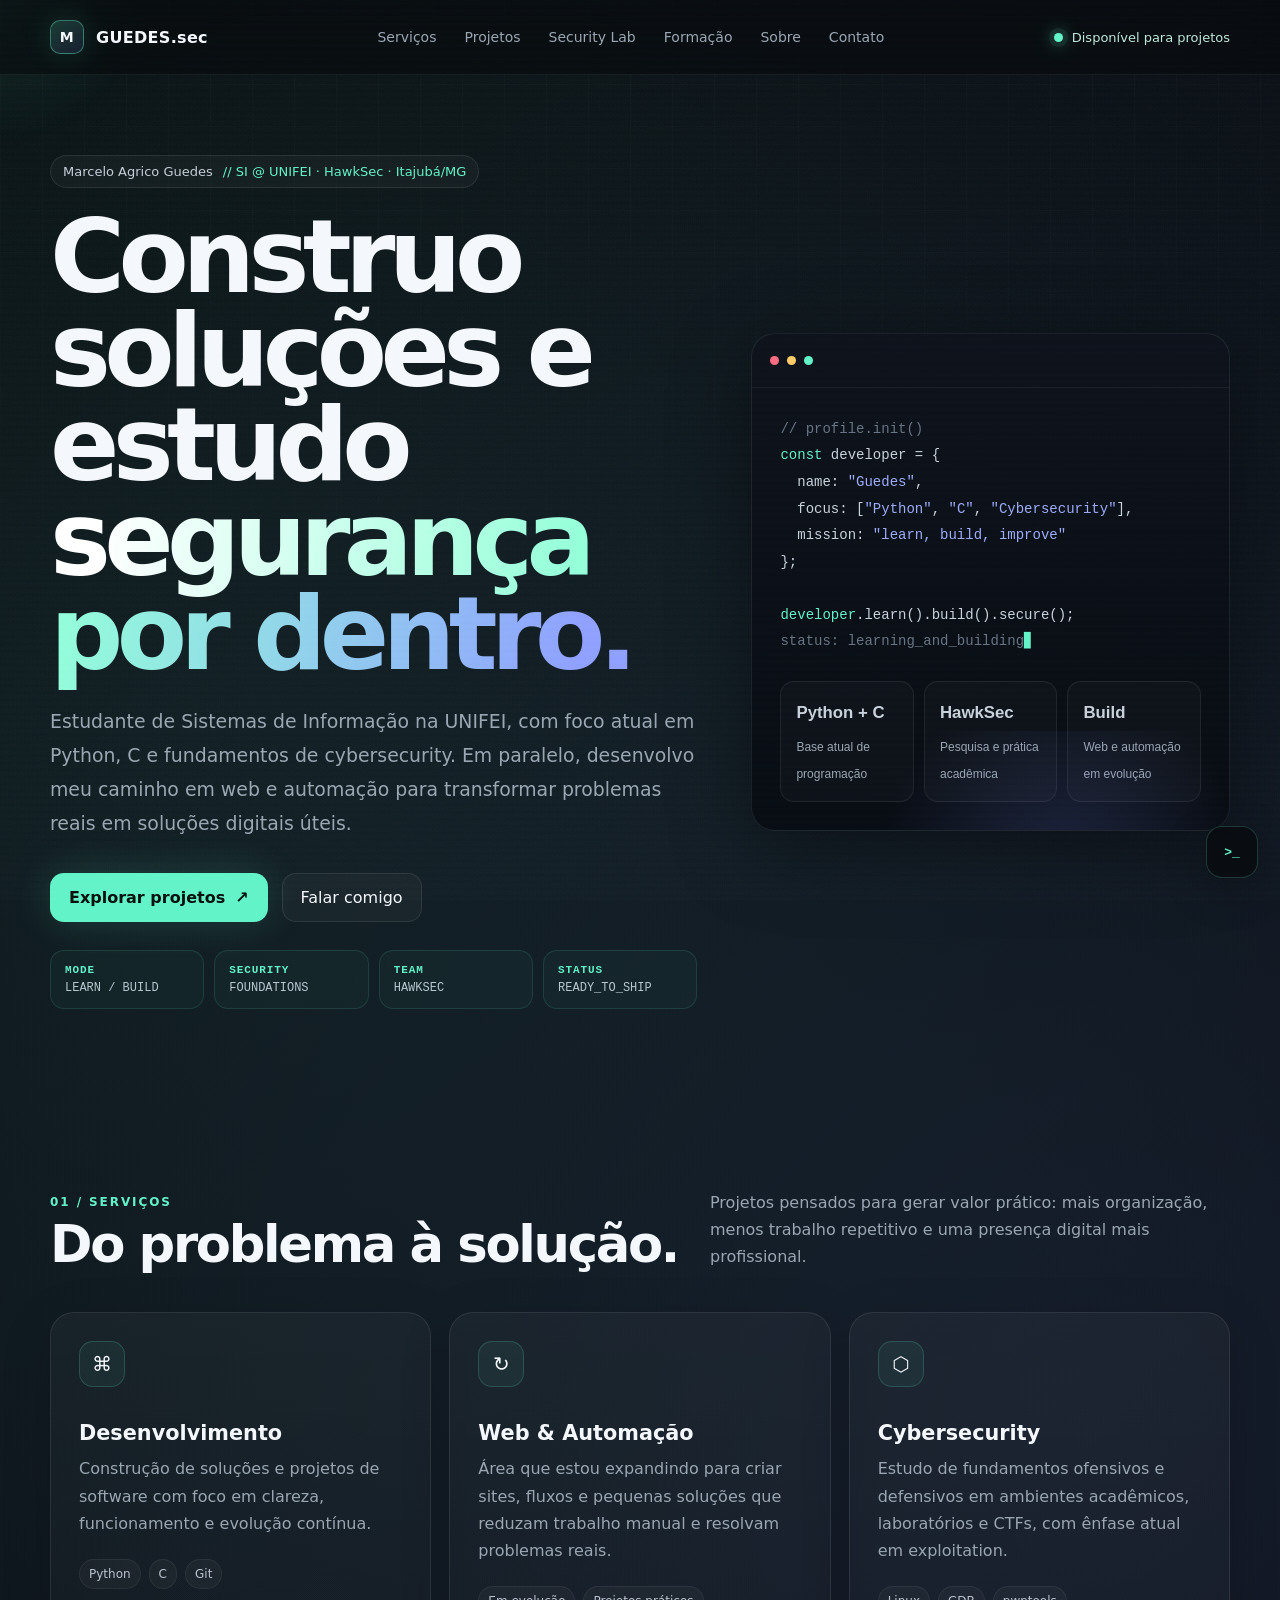
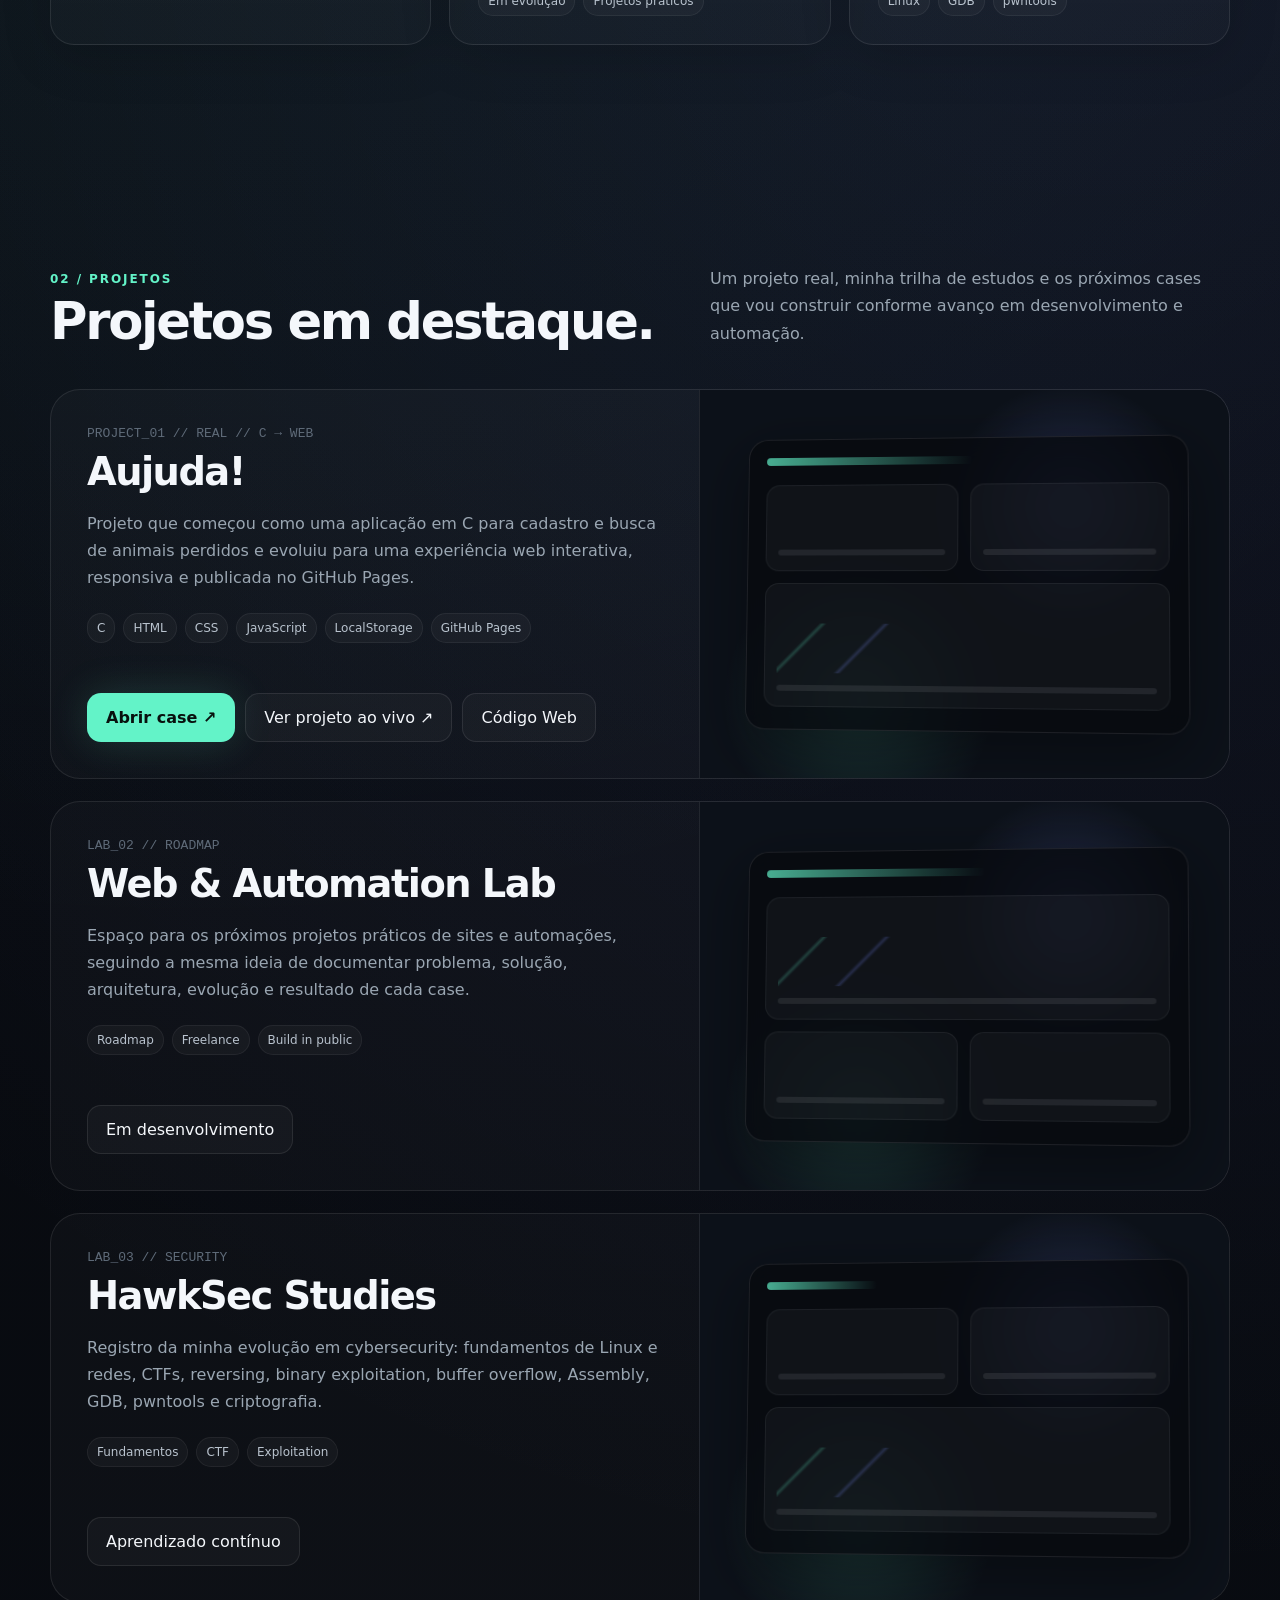
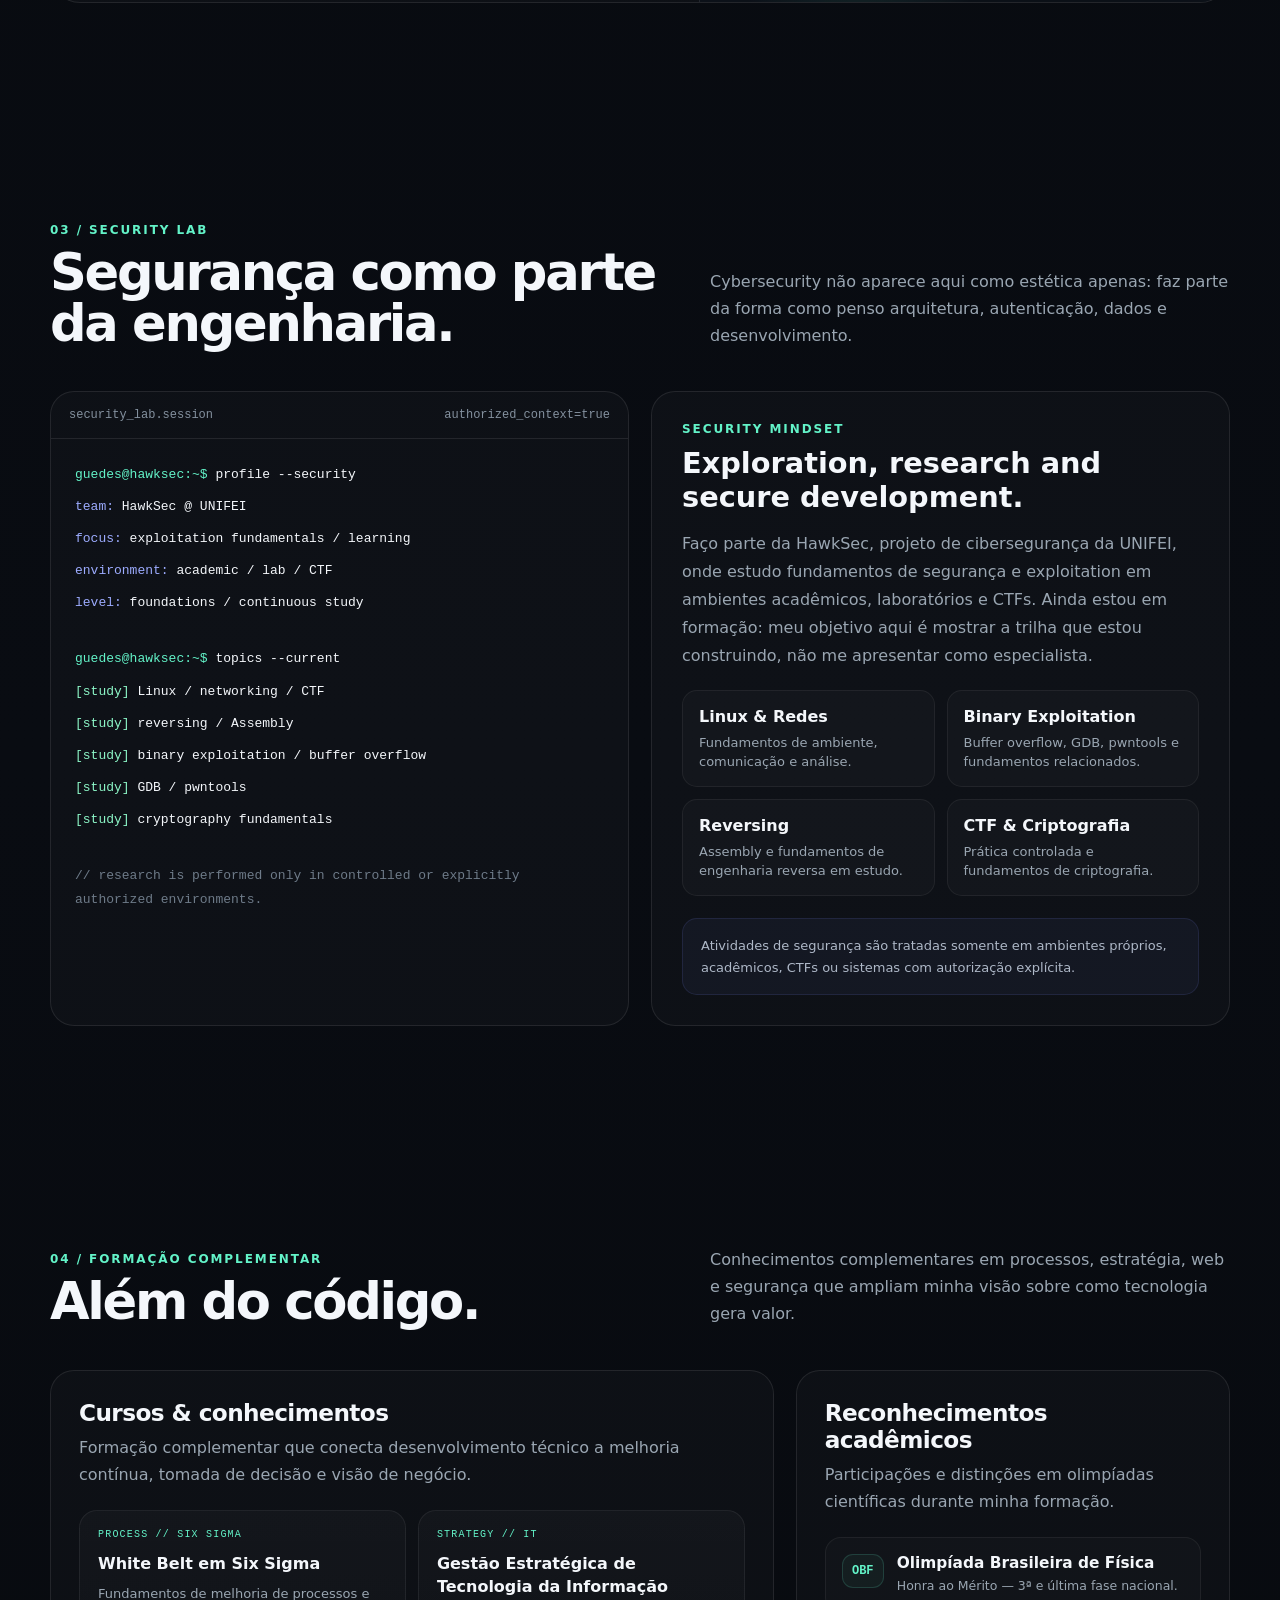
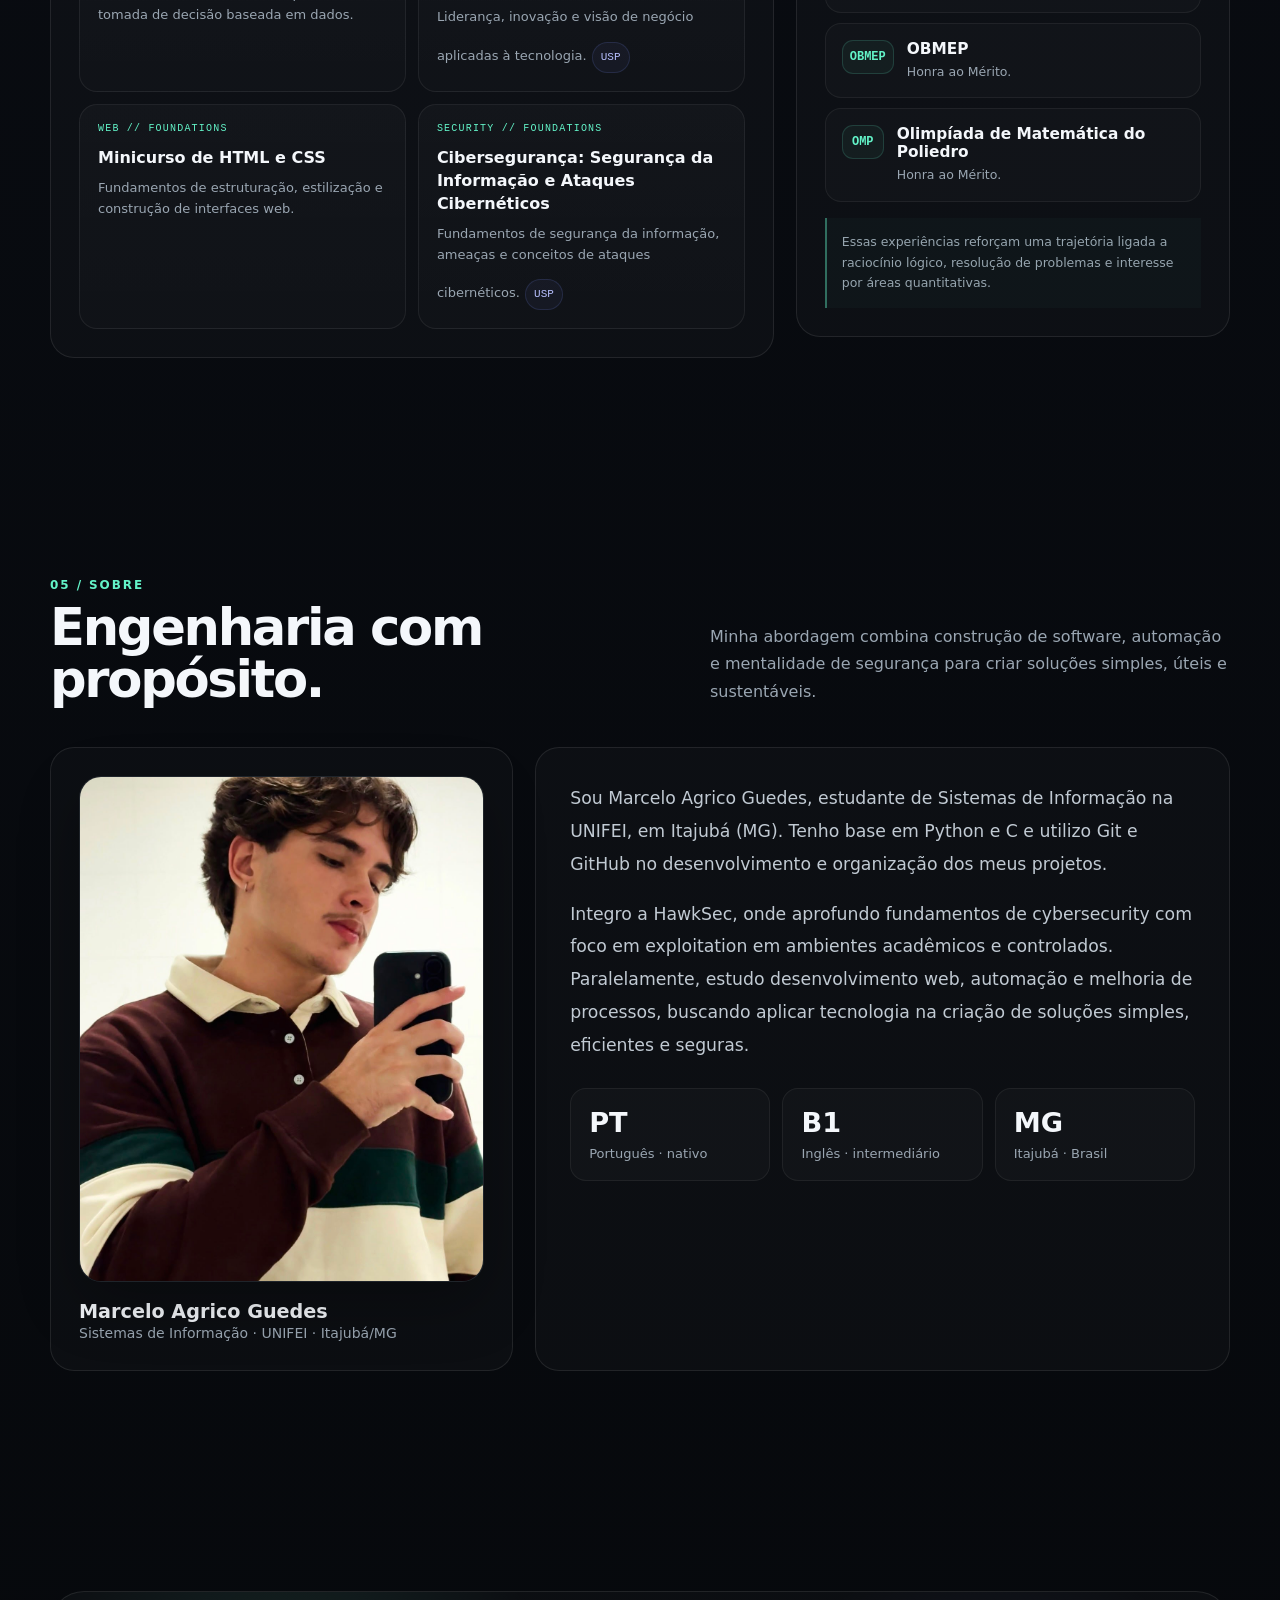
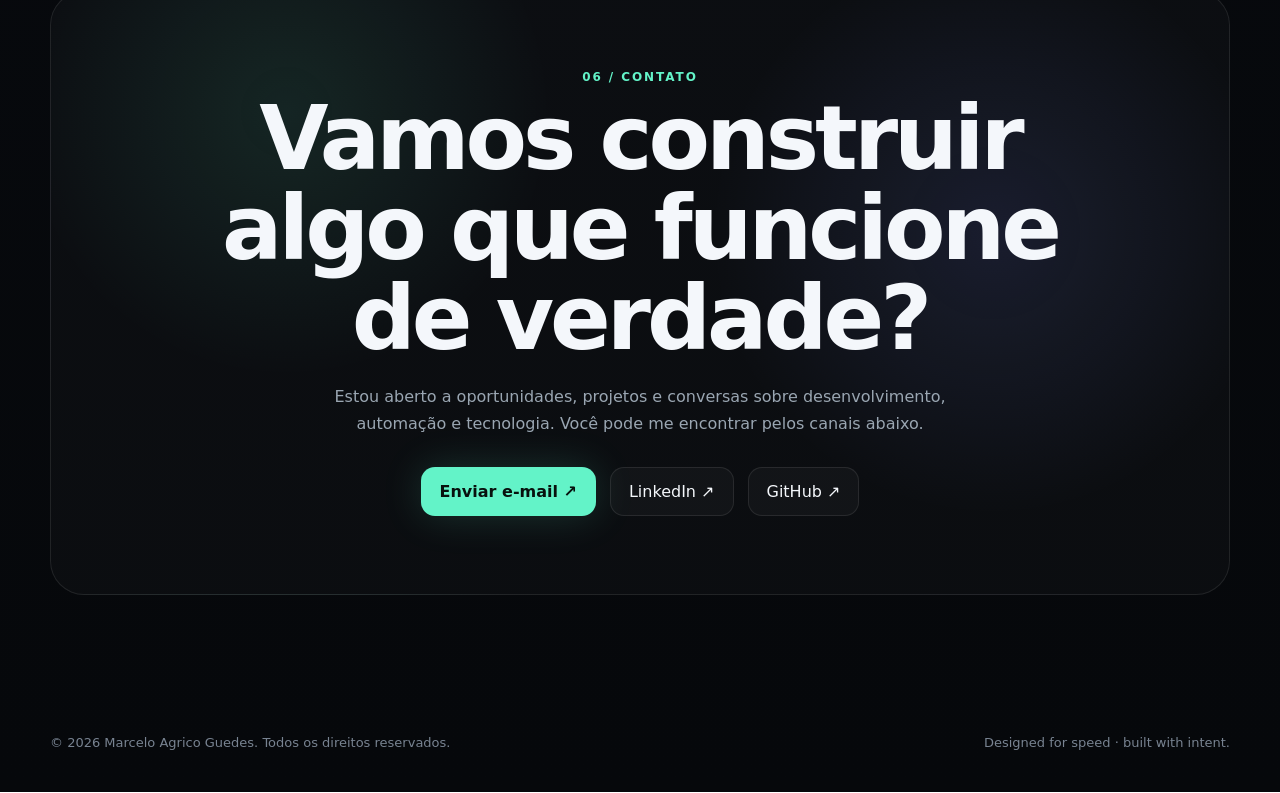
==== commit c02c8a1f: "Rename index_portfolio_aujuda.html to index.html" ====
--- a/index.html
+++ b/index.html
@@ -928,19 +928,27 @@
           <article class="project reveal">
             <div class="project-content">
               <div>
-                <div class="project-num">PROJECT_01 // REAL</div>
+                <div class="project-num">PROJECT_01 // REAL // C → WEB</div>
                 <h3>Aujuda!</h3>
-                <p>Aplicação de terminal em C para cadastro de usuários, registro de animais perdidos e busca por múltiplos critérios, desenvolvida como projeto de programação estruturada.</p>
-                <div class="tags"><span class="tag">C</span><span class="tag">Structs</span><span class="tag">Busca por filtros</span><span class="tag">Terminal</span></div>
+                <p>Projeto que começou como uma aplicação em C para cadastro e busca de animais perdidos e evoluiu para uma experiência web interativa, responsiva e publicada no GitHub Pages.</p>
+                <div class="tags">
+                  <span class="tag">C</span>
+                  <span class="tag">HTML</span>
+                  <span class="tag">CSS</span>
+                  <span class="tag">JavaScript</span>
+                  <span class="tag">LocalStorage</span>
+                  <span class="tag">GitHub Pages</span>
+                </div>
               </div>
               <div class="project-actions">
                 <button class="btn primary" id="openAujudaCase" type="button">Abrir case ↗</button>
-                <a class="btn secondary" href="https://github.com/marceloguedesss/projeto-aujuda" target="_blank" rel="noopener noreferrer">Código no GitHub</a>
+                <a class="btn secondary" href="https://marceloguedesss.github.io/aujuda.github.io/" target="_blank" rel="noopener noreferrer">Ver projeto ao vivo ↗</a>
+                <a class="btn secondary" href="https://github.com/marceloguedesss/aujuda.github.io" target="_blank" rel="noopener noreferrer">Código Web</a>
               </div>
             </div>
             <div class="project-visual">
               <div class="ui-window">
-                <div class="ui-bar"></div>
+                <div class="ui-bar" style="width:52%"></div>
                 <div class="ui-grid">
                   <div class="ui-box"></div>
                   <div class="ui-box"></div>
@@ -955,7 +963,7 @@
               <div>
                 <div class="project-num">LAB_02 // ROADMAP</div>
                 <h3>Web & Automation Lab</h3>
-                <p>Espaço reservado para os próximos projetos práticos de sites e automações. A ideia é documentar problema, solução, arquitetura e resultado em cada case.</p>
+                <p>Espaço para os próximos projetos práticos de sites e automações, seguindo a mesma ideia de documentar problema, solução, arquitetura, evolução e resultado de cada case.</p>
                 <div class="tags"><span class="tag">Roadmap</span><span class="tag">Freelance</span><span class="tag">Build in public</span></div>
               </div>
               <span class="btn secondary" style="width:max-content">Em desenvolvimento</span>
@@ -1201,102 +1209,66 @@
   <div class="case-modal" id="aujudaCase" aria-hidden="true">
     <div class="case-shell">
       <div class="case-top">
-        <div class="case-top-left"><b>CASE_001</b> / projeto-aujuda / public</div>
+        <div class="case-top-left"><b>CASE_001</b> / aujuda / C → WEB / live</div>
         <button class="case-close" id="closeAujudaCase" aria-label="Fechar case">×</button>
       </div>
 
       <div class="case-hero">
-        <div class="case-label">Academic project // C // terminal application</div>
+        <div class="case-label">Academic project // C → Web // live prototype</div>
         <h2>Aujuda!</h2>
         <p class="case-lead">
-          Um sistema criado para organizar o cadastro e a busca de animais perdidos dentro de uma comunidade,
-          usando uma aplicação de terminal como exercício prático de programação estruturada em C.
+          Um projeto que começou no terminal, como exercício de programação estruturada em C,
+          e evoluiu para uma aplicação web interativa voltada ao cadastro e à busca de animais perdidos.
+          A evolução preserva a ideia original, mas transforma a experiência em algo visual, acessível e publicável.
         </p>
 
         <div class="case-meta">
-          <div class="case-meta-item"><b>LANGUAGE</b><span>C</span></div>
-          <div class="case-meta-item"><b>INTERFACE</b><span>Terminal / CLI</span></div>
-          <div class="case-meta-item"><b>CONTEXT</b><span>Projeto acadêmico</span></div>
-          <div class="case-meta-item"><b>STATUS</b><span>Repositório público</span></div>
+          <div class="case-meta-item"><b>STACK</b><span>C + HTML + CSS + JavaScript</span></div>
+          <div class="case-meta-item"><b>INTERFACE</b><span>Terminal → Web responsiva</span></div>
+          <div class="case-meta-item"><b>CONTEXT</b><span>Projeto acadêmico + portfólio</span></div>
+          <div class="case-meta-item"><b>STATUS</b><span>Demo web publicada</span></div>
         </div>
       </div>
 
       <div class="case-content">
+
         <section class="case-section">
           <div class="case-section-index">01 // PROBLEMA</div>
           <div class="case-section-body">
             <h3>Uma ideia simples para um problema real.</h3>
             <p>
-              O projeto nasceu da proposta de criar uma ferramenta que pudesse ajudar uma comunidade a organizar
-              informações sobre animais desaparecidos. A ideia central era permitir que usuários cadastrassem animais
-              e que outras pessoas realizassem buscas com base em características conhecidas.
+              O Aujuda nasceu da proposta de organizar informações sobre animais perdidos em uma comunidade.
+              A ideia central é permitir que uma pessoa registre um animal desaparecido e que outras pessoas
+              possam pesquisar os registros usando as características que conhecem.
             </p>
+            <div class="feature-grid">
+              <div class="case-card"><strong>Problema</strong><span>Informações sobre animais perdidos costumam ficar espalhadas e difíceis de consultar.</span></div>
+              <div class="case-card"><strong>Objetivo</strong><span>Centralizar cadastro e busca em um fluxo simples e compreensível.</span></div>
+            </div>
           </div>
         </section>
 
         <section class="case-section">
-          <div class="case-section-index">02 // IMPLEMENTAÇÃO</div>
+          <div class="case-section-index">02 // PRIMEIRA VERSÃO</div>
           <div class="case-section-body">
-            <h3>O que a versão atual faz.</h3>
+            <h3>A origem: uma aplicação em C.</h3>
             <p>
-              A implementação pública organiza usuários e animais por meio de <code>structs</code> e vetores em memória.
-              O fluxo começa pelo cadastro ou login do usuário e, depois da autenticação, permite cadastrar um animal
-              ou pesquisar os registros existentes.
+              A primeira implementação foi desenvolvida integralmente em C e executada no terminal.
+              Nela, usuários e animais são organizados em memória e o fluxo principal passa por cadastro,
+              login, registro de animais e busca por múltiplos critérios.
             </p>
 
             <div class="feature-grid">
-              <div class="case-card"><strong>Cadastro de usuário</strong><span>Nome, e-mail e senha, com confirmação da senha antes do registro.</span></div>
-              <div class="case-card"><strong>Login</strong><span>Busca do e-mail cadastrado e comparação da senha para liberar o fluxo principal.</span></div>
-              <div class="case-card"><strong>Cadastro de animal</strong><span>Nome, espécie, raça, cor e último local em que o animal foi visto.</span></div>
-              <div class="case-card"><strong>Busca combinada</strong><span>Filtros simultâneos por espécie, raça, cor e local.</span></div>
-              <div class="case-card"><strong>Busca tolerante a caixa</strong><span>A pesquisa compara texto ignorando diferenças entre maiúsculas e minúsculas.</span></div>
-              <div class="case-card"><strong>Interface em terminal</strong><span>Menus, validação básica de opções e navegação por uma aplicação CLI.</span></div>
-            </div>
-          </div>
-        </section>
-
-        <section class="case-section">
-          <div class="case-section-index">03 // FLUXO</div>
-          <div class="case-section-body">
-            <h3>Do acesso à busca.</h3>
-            <p>
-              O fluxograma elaborado na fase de concepção registra a lógica geral pretendida para o sistema:
-              entrada do usuário, autenticação, escolha entre cadastro e busca e finalização da ação.
-            </p>
-
-            <div class="flow-wrap">
-              <img class="flow-image" src="[data-uri]" alt="Fluxograma do projeto Aujuda!" />
-              <div class="flow-steps">
-                <div class="flow-step"><b>01</b><span>Usuário acessa o sistema e entra na área de autenticação.</span></div>
-                <div class="flow-step"><b>02</b><span>Após o login, escolhe entre cadastrar um animal ou realizar uma busca.</span></div>
-                <div class="flow-step"><b>03A</b><span>No cadastro, informa as características do animal e seu último local conhecido.</span></div>
-                <div class="flow-step"><b>03B</b><span>Na busca, combina filtros para reduzir os resultados exibidos.</span></div>
-                <div class="flow-step"><b>04</b><span>O sistema apresenta a confirmação do cadastro ou os animais compatíveis encontrados.</span></div>
-              </div>
-            </div>
-          </div>
-        </section>
-
-        <section class="case-section">
-          <div class="case-section-index">04 // TÉCNICA</div>
-          <div class="case-section-body">
-            <h3>Conceitos praticados.</h3>
-            <p>
-              Mais do que o produto final, o Aujuda! funciona como registro da minha evolução em fundamentos de C e
-              organização de um programa maior que exercícios isolados.
-            </p>
-
-            <div class="tech-grid">
-              <div class="case-card"><strong>Structs</strong><span>Modelagem separada de usuários e animais.</span></div>
-              <div class="case-card"><strong>Arrays</strong><span>Estruturas em memória para manter os registros durante a execução.</span></div>
-              <div class="case-card"><strong>Funções</strong><span>Separação das responsabilidades de cadastro, login, busca e interface.</span></div>
-              <div class="case-card"><strong>Strings</strong><span>Uso de <code>strcmp</code>, <code>strcpy</code>, <code>strlen</code> e comparação caractere a caractere.</span></div>
-              <div class="case-card"><strong>Controle de fluxo</strong><span>Loops, condições e validações das opções inseridas pelo usuário.</span></div>
-              <div class="case-card"><strong>Terminal Linux</strong><span>Uso de recursos como <code>termios</code>, <code>unistd.h</code> e limpeza de terminal.</span></div>
+              <div class="case-card"><strong>Cadastro de usuário</strong><span>Registro de nome, e-mail e senha antes do acesso ao sistema.</span></div>
+              <div class="case-card"><strong>Login</strong><span>Validação do e-mail e da senha cadastrados.</span></div>
+              <div class="case-card"><strong>Cadastro de animal</strong><span>Nome, espécie, raça, cor e último local em que foi visto.</span></div>
+              <div class="case-card"><strong>Busca combinada</strong><span>Filtros simultâneos por espécie, raça, cor e localização.</span></div>
+              <div class="case-card"><strong>Comparação textual</strong><span>Busca por aproximação ignorando diferenças entre maiúsculas e minúsculas.</span></div>
+              <div class="case-card"><strong>Interface CLI</strong><span>Menus, validações e navegação pelo terminal.</span></div>
             </div>
 
             <div class="terminal-demo">
-              <div class="terminal-demo-top">aujuda / demonstration</div>
+              <div class="terminal-demo-top">aujuda.c / primeira versão</div>
               <div class="terminal-demo-body">
                 <div><span class="p">$</span> ./aujuda</div>
                 <div>Olá! Seja bem-vindo ao Aujuda!</div>
@@ -1313,30 +1285,81 @@
         </section>
 
         <section class="case-section">
-          <div class="case-section-index">05 // EVOLUÇÃO</div>
+          <div class="case-section-index">03 // EVOLUÇÃO WEB</div>
           <div class="case-section-body">
-            <h3>Conceito inicial × versão pública.</h3>
+            <h3>Do terminal para uma experiência visual.</h3>
             <p>
-              O planejamento original era mais amplo do que a implementação atual. Para apresentar o projeto com
-              precisão, separo aqui o que fazia parte da concepção e o que efetivamente está disponível no repositório.
+              A segunda etapa foi transformar a mesma ideia em uma aplicação web. A versão publicada mantém
+              cadastro e busca como núcleo do projeto, mas adiciona uma interface responsiva, feedback visual,
+              upload de foto e uma navegação mais próxima de um produto real.
+            </p>
+
+            <div class="feature-grid">
+              <div class="case-card"><strong>Interface responsiva</strong><span>Layout adaptado para desktop e dispositivos menores.</span></div>
+              <div class="case-card"><strong>Cadastro com foto</strong><span>Prévia de imagem para facilitar a identificação do animal.</span></div>
+              <div class="case-card"><strong>Espécies flexíveis</strong><span>Opções comuns prontas e campo personalizado quando a espécie não estiver na lista.</span></div>
+              <div class="case-card"><strong>Filtros de busca</strong><span>Pesquisa por espécie, raça, cor e local.</span></div>
+              <div class="case-card"><strong>Conta demonstrativa</strong><span>Criação de conta e login local para representar o fluxo de autenticação.</span></div>
+              <div class="case-card"><strong>Persistência local</strong><span>Uso de LocalStorage para manter dados da demonstração no navegador.</span></div>
+            </div>
+
+            <div class="case-cta">
+              <a class="btn primary" href="https://marceloguedesss.github.io/aujuda.github.io/" target="_blank" rel="noopener noreferrer">Abrir Aujuda ao vivo ↗</a>
+              <a class="btn secondary" href="https://github.com/marceloguedesss/aujuda.github.io" target="_blank" rel="noopener noreferrer">Código da versão Web</a>
+            </div>
+          </div>
+        </section>
+
+        <section class="case-section">
+          <div class="case-section-index">04 // TÉCNICA</div>
+          <div class="case-section-body">
+            <h3>O que cada etapa me fez praticar.</h3>
+            <p>
+              A evolução do projeto permite comparar duas formas diferentes de resolver o mesmo problema:
+              primeiro organizando lógica e dados em C, depois levando essa lógica para uma interface web.
+            </p>
+
+            <div class="tech-grid">
+              <div class="case-card"><strong>C / Structs</strong><span>Modelagem de usuários e animais na implementação original.</span></div>
+              <div class="case-card"><strong>Funções e controle de fluxo</strong><span>Separação de cadastro, login, busca e interface no programa em C.</span></div>
+              <div class="case-card"><strong>HTML semântico</strong><span>Estrutura da interface, formulários, navegação e modais.</span></div>
+              <div class="case-card"><strong>CSS responsivo</strong><span>Layout, estados visuais, componentes e adaptação para telas menores.</span></div>
+              <div class="case-card"><strong>JavaScript</strong><span>Busca, cadastro, autenticação demonstrativa, modais e interações da interface.</span></div>
+              <div class="case-card"><strong>GitHub Pages</strong><span>Publicação da versão web para acesso direto pelo navegador.</span></div>
+            </div>
+          </div>
+        </section>
+
+        <section class="case-section">
+          <div class="case-section-index">05 // C → WEB</div>
+          <div class="case-section-body">
+            <h3>A mesma ideia em duas etapas.</h3>
+            <p>
+              Em vez de substituir a primeira versão, a aplicação web registra a evolução do projeto.
+              A versão em C mostra a construção da lógica; a versão web mostra como essa lógica pode ser
+              transformada em uma experiência mais acessível para quem realmente utilizaria a solução.
             </p>
 
             <div class="scope-diff">
               <div class="scope-box planned">
-                <b>PLANEJAMENTO INICIAL</b>
+                <b>VERSÃO ORIGINAL // C</b>
                 <ul>
-                  <li>ID único de 10 dígitos por animal</li>
-                  <li>Persistência em banco de dados</li>
-                  <li>Informações de contato associadas aos resultados</li>
+                  <li>Execução pelo terminal</li>
+                  <li>Usuários e animais mantidos em memória</li>
+                  <li>Cadastro e login</li>
+                  <li>Busca por espécie, raça, cor e local</li>
+                  <li>Foco em programação estruturada</li>
                 </ul>
               </div>
+
               <div class="scope-box current">
-                <b>IMPLEMENTAÇÃO ATUAL</b>
+                <b>EVOLUÇÃO // WEB</b>
                 <ul>
-                  <li>Cadastro e login de usuários em memória</li>
-                  <li>Cadastro de animais com <code>struct</code></li>
-                  <li>Busca por espécie, raça, cor e local</li>
-                  <li>Comparação textual sem diferenciar caixa</li>
+                  <li>Interface gráfica e responsiva</li>
+                  <li>Cadastro de animais com foto</li>
+                  <li>Filtros visuais de pesquisa</li>
+                  <li>Conta demonstrativa e LocalStorage</li>
+                  <li>Projeto publicado no GitHub Pages</li>
                 </ul>
               </div>
             </div>
@@ -1346,19 +1369,29 @@
         <section class="case-section">
           <div class="case-section-index">06 // PRÓXIMOS PASSOS</div>
           <div class="case-section-body">
-            <h3>Como eu evoluiria o projeto hoje.</h3>
+            <h3>O caminho para transformar a demo em um sistema real.</h3>
             <p>
-              Se eu retomasse o Aujuda!, os próximos passos seriam persistir os dados entre execuções, separar o projeto
-              em múltiplos arquivos, reforçar validações de entrada e evoluir o modelo de autenticação. Uma versão web
-              também permitiria transformar a ideia original em uma experiência mais acessível para uma comunidade real.
+              A versão atual é uma demonstração front-end. O próximo avanço seria conectar a aplicação a um backend
+              e a um banco de dados, armazenar imagens em um serviço apropriado, implementar autenticação real e
+              permitir que os registros fossem compartilhados entre diferentes usuários e dispositivos.
             </p>
 
+            <div class="feature-grid">
+              <div class="case-card"><strong>Backend</strong><span>API para centralizar usuários, animais e regras da aplicação.</span></div>
+              <div class="case-card"><strong>Banco de dados</strong><span>Persistência real dos cadastros, independente do navegador utilizado.</span></div>
+              <div class="case-card"><strong>Autenticação</strong><span>Contas reais, sessões e proteção adequada das credenciais.</span></div>
+              <div class="case-card"><strong>Armazenamento de fotos</strong><span>Imagens disponíveis para todos os usuários da plataforma.</span></div>
+            </div>
+
             <div class="case-cta">
-              <a class="btn primary" href="https://github.com/marceloguedesss/projeto-aujuda" target="_blank" rel="noopener noreferrer">Ver código no GitHub ↗</a>
+              <a class="btn primary" href="https://marceloguedesss.github.io/aujuda.github.io/" target="_blank" rel="noopener noreferrer">Ver projeto ao vivo ↗</a>
+              <a class="btn secondary" href="https://github.com/marceloguedesss/aujuda.github.io" target="_blank" rel="noopener noreferrer">Código Web ↗</a>
+              <a class="btn secondary" href="https://github.com/marceloguedesss/projeto-aujuda" target="_blank" rel="noopener noreferrer">Código original em C ↗</a>
               <button class="btn secondary" id="closeAujudaCaseBottom" type="button">Voltar ao portfólio</button>
             </div>
           </div>
         </section>
+
       </div>
     </div>
   </div>
@@ -1473,7 +1506,7 @@
         "Level: learning / foundations — not presented as expert."
       ],
       projects: [
-        "01 Aujuda! — C program for registering and searching lost animals",
+        "01 Aujuda! — evolução de aplicação em C para uma experiência Web publicada",
         "02 Web & Automation Lab — roadmap",
         "03 HawkSec Studies — continuous learning"
       ],
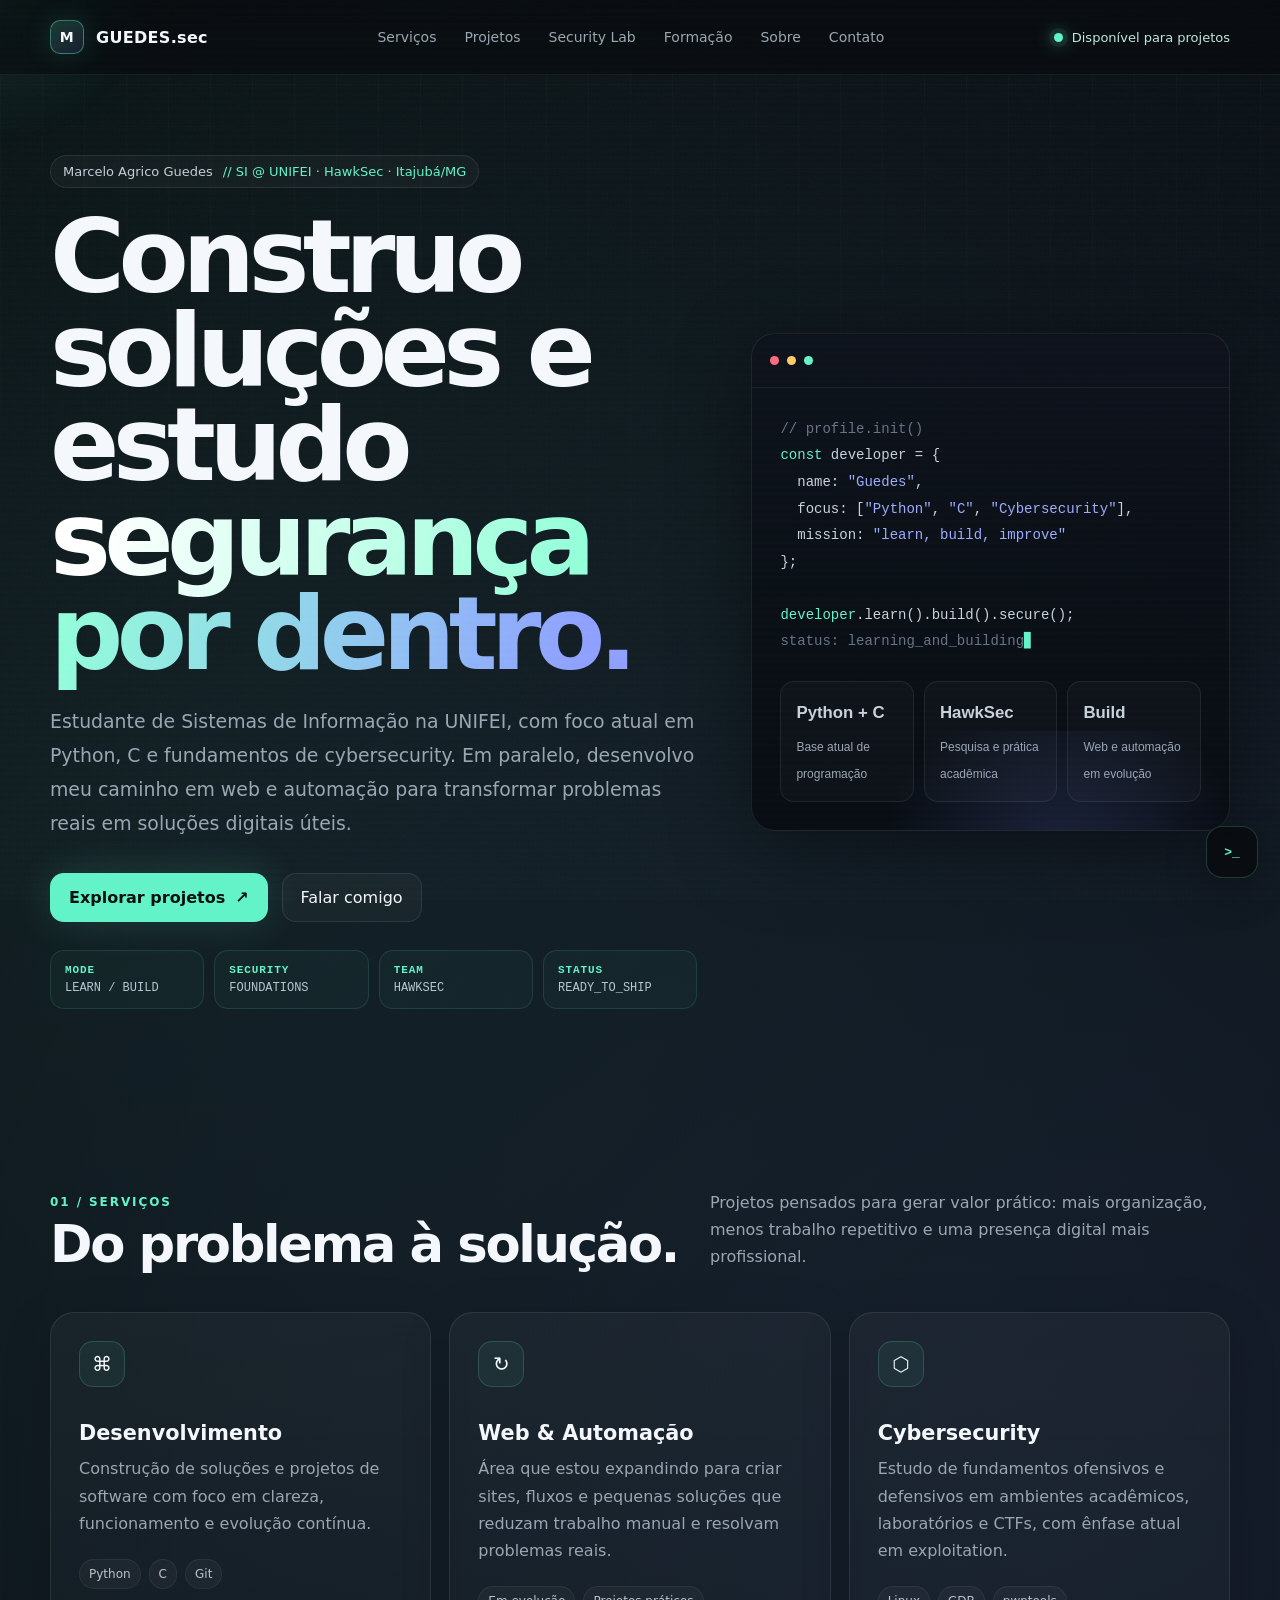
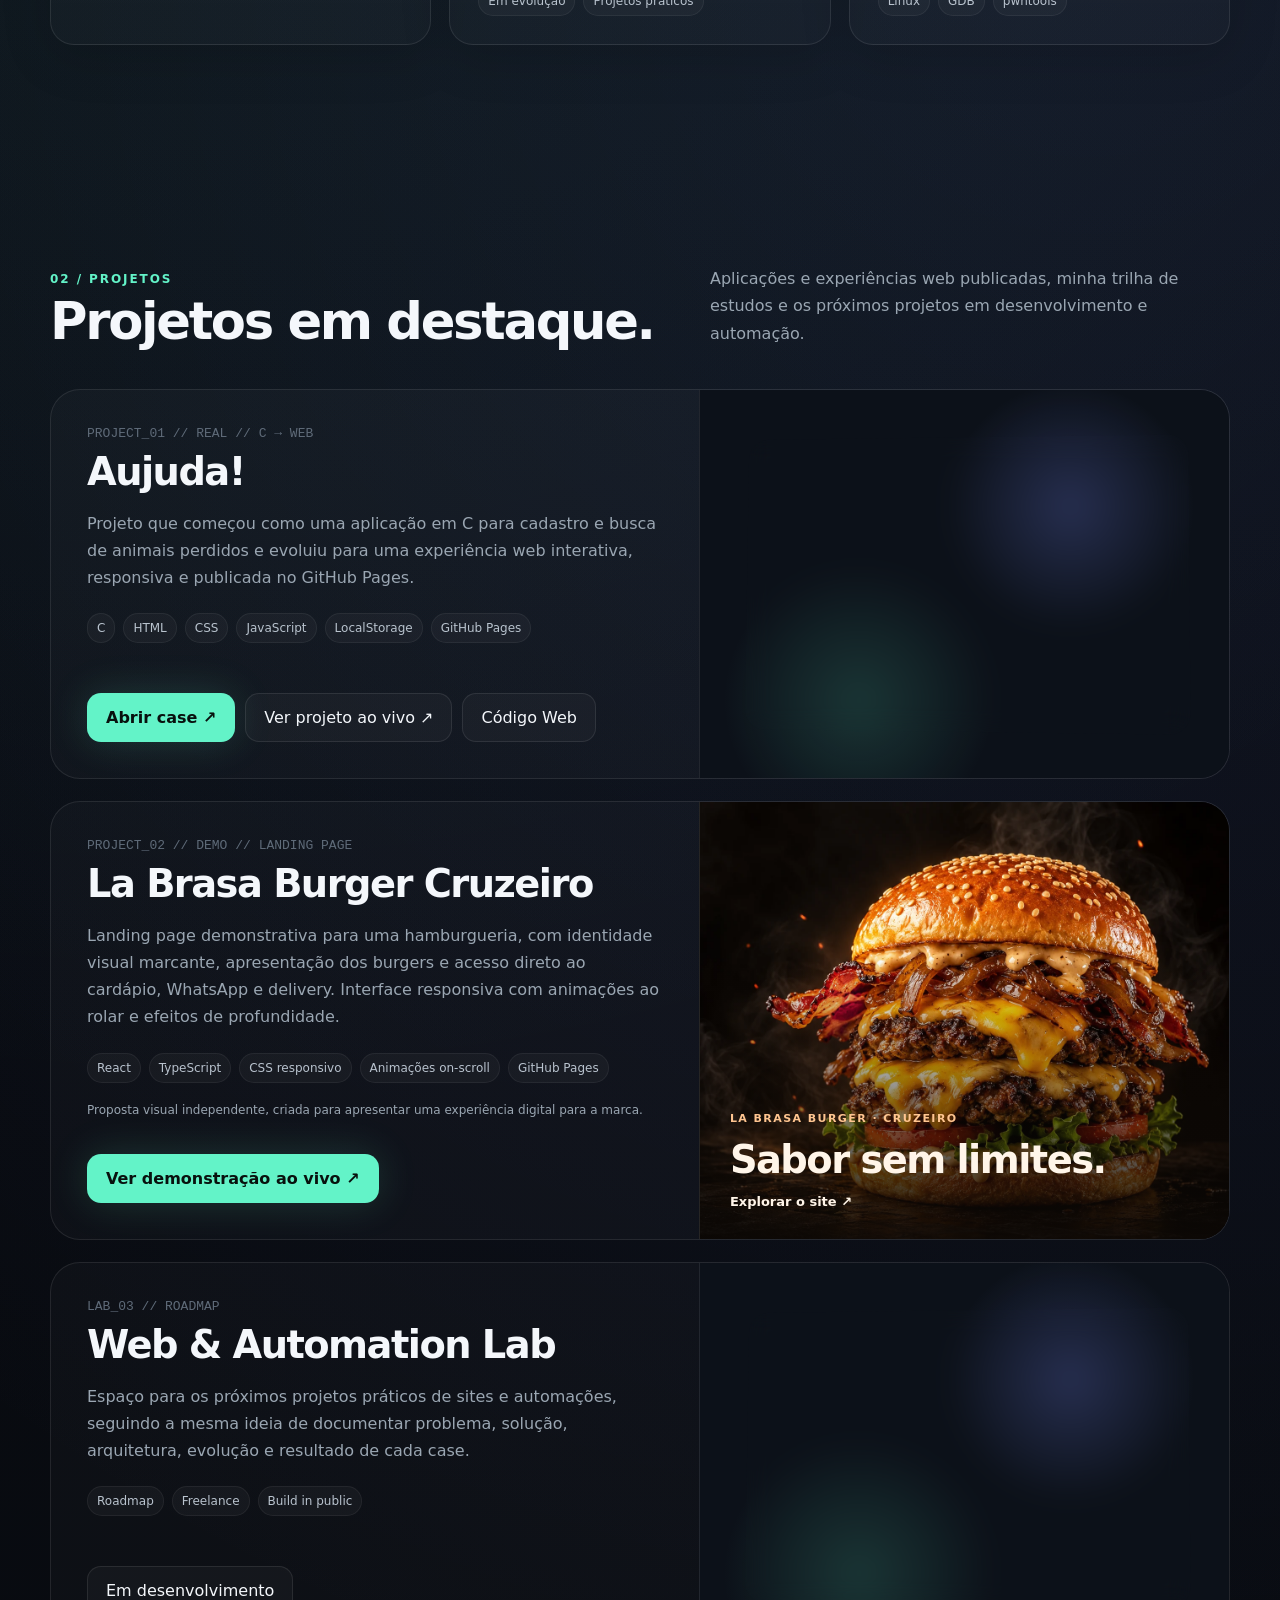
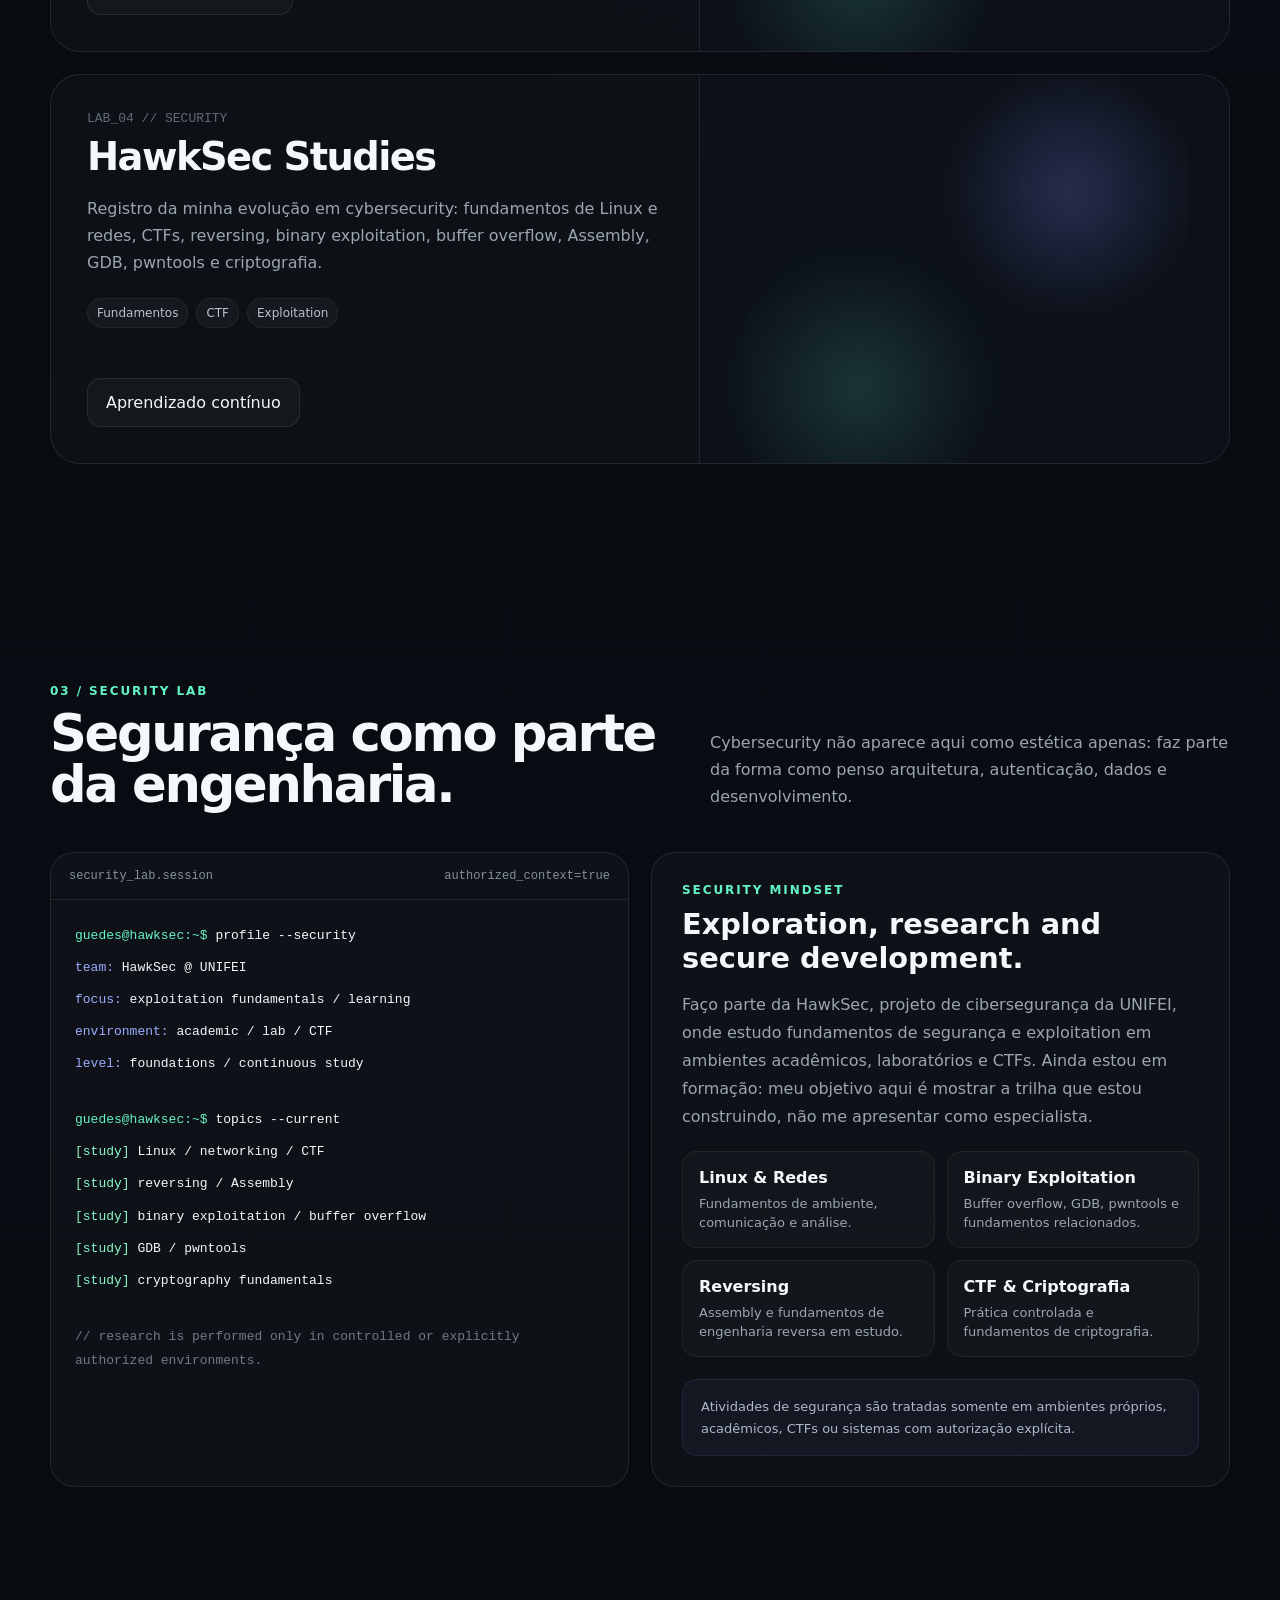
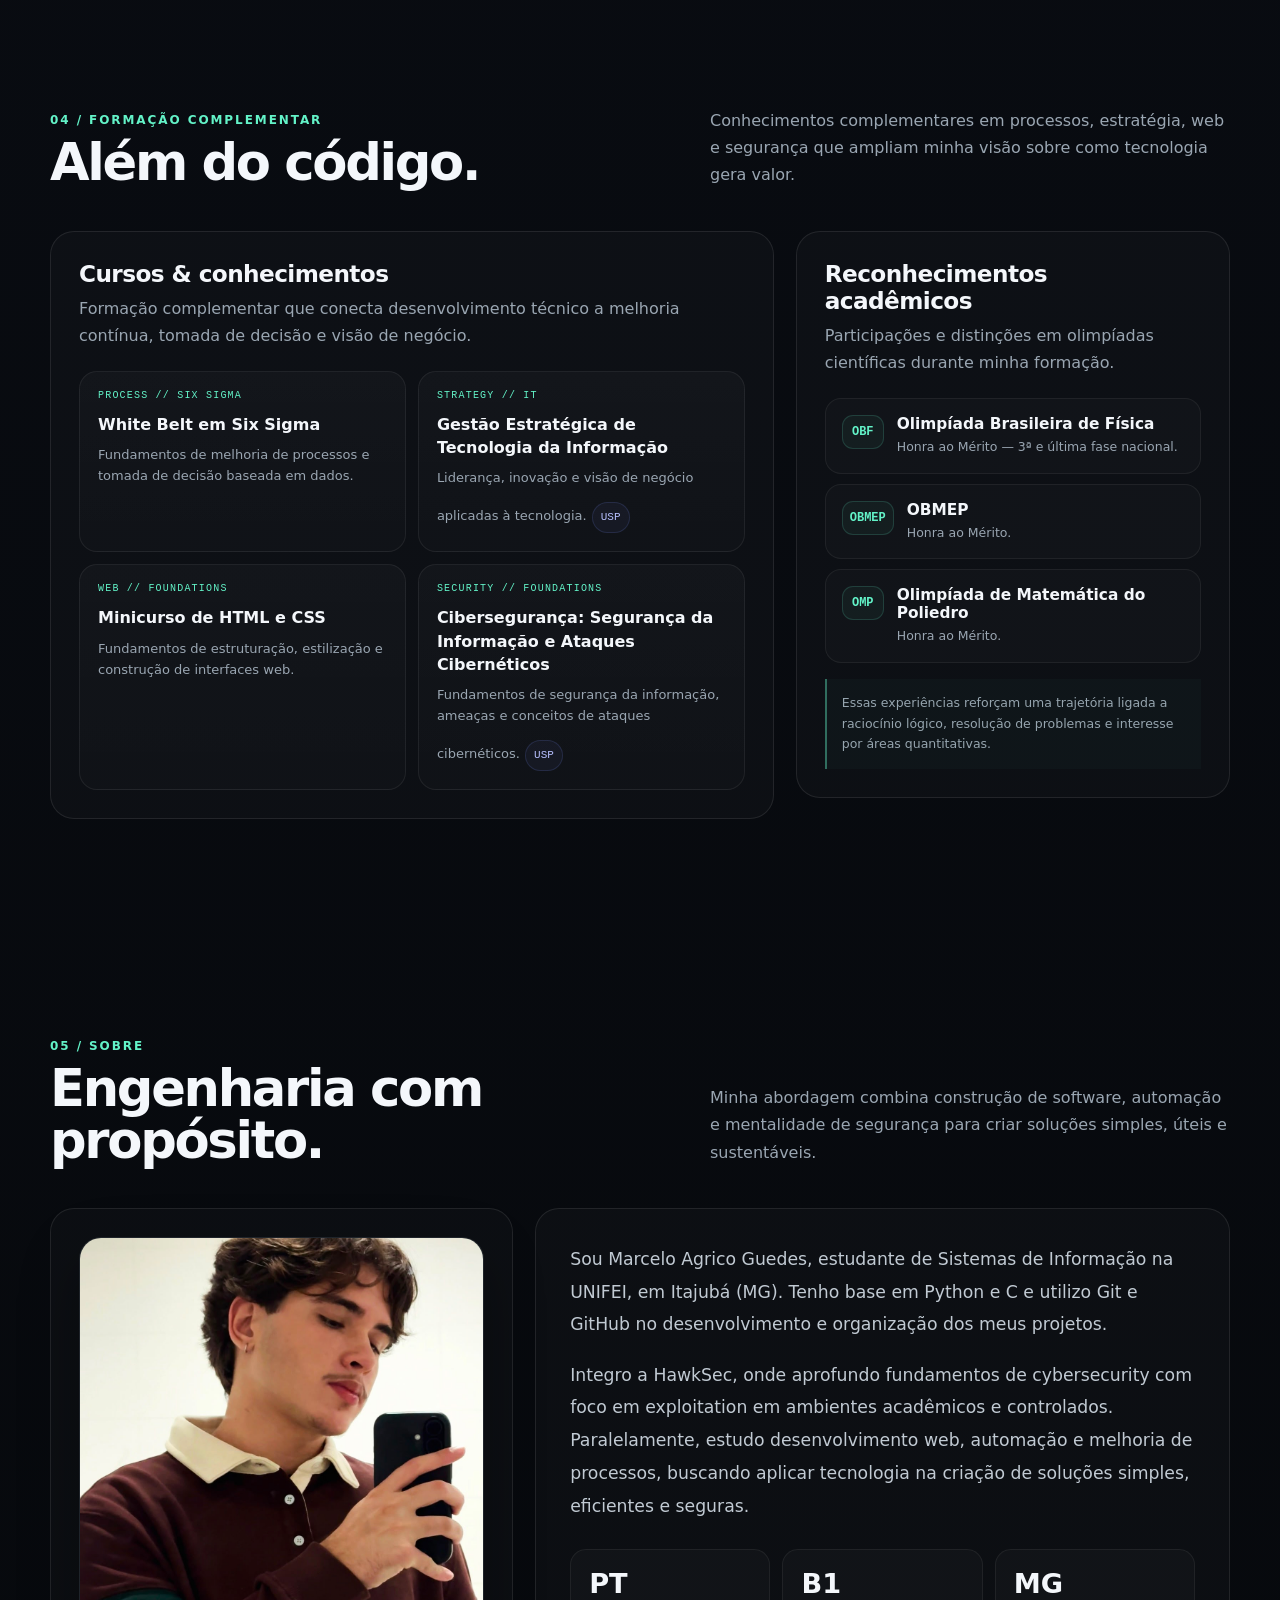
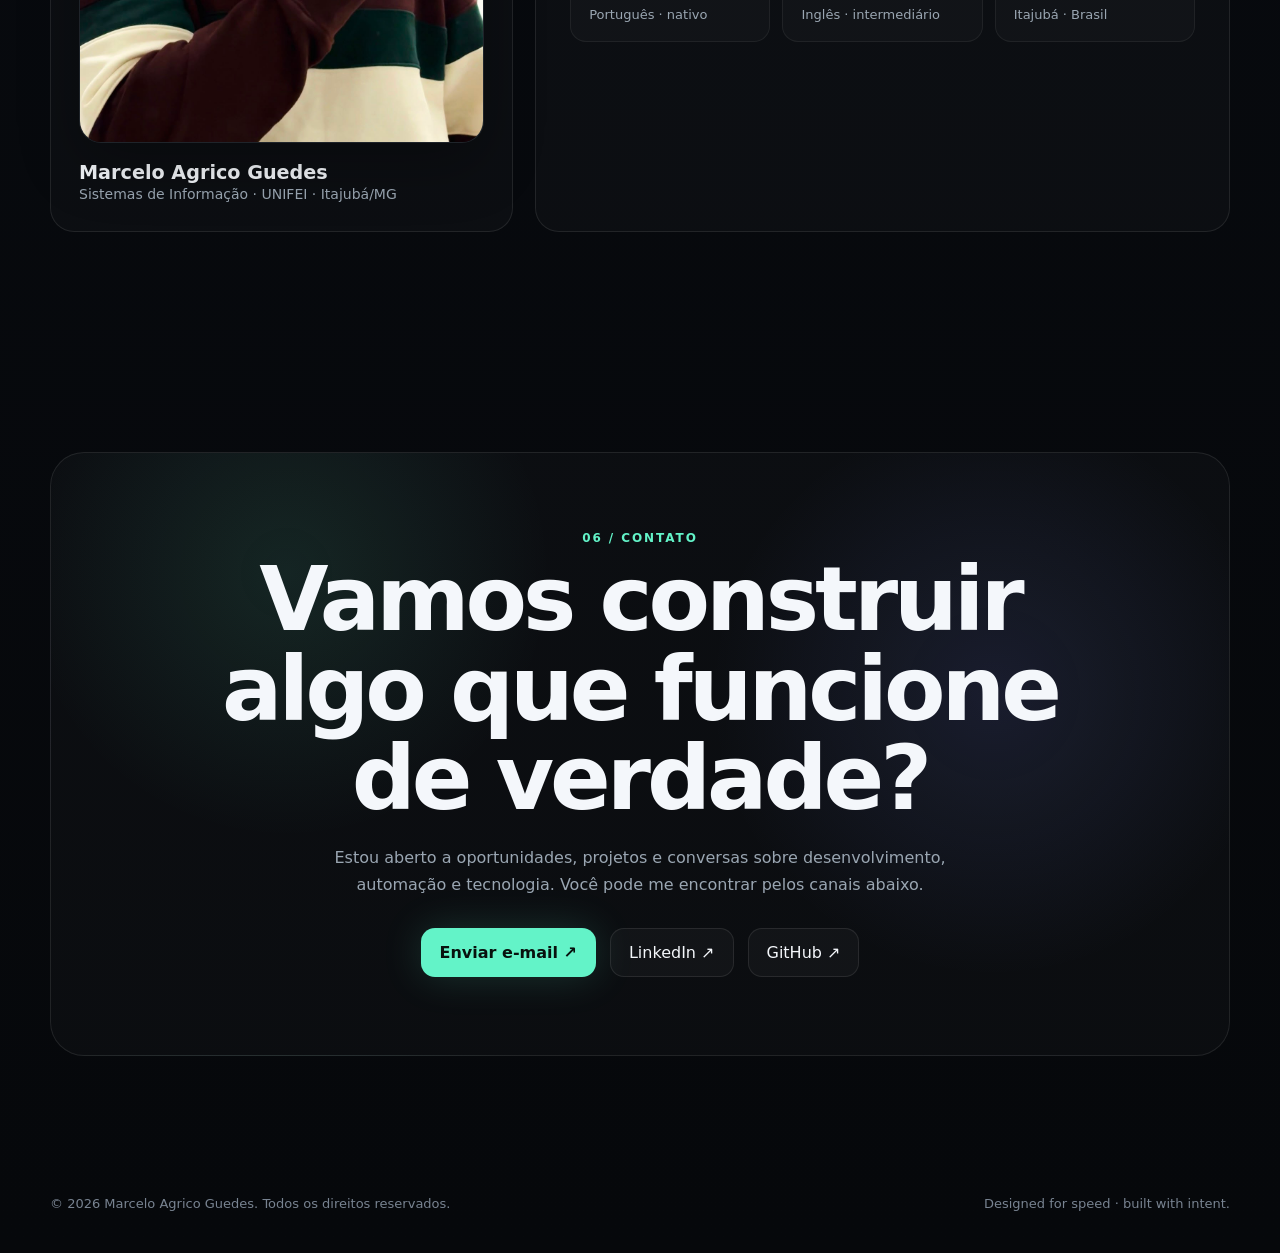
==== commit 7ac86d75: "Adiciona demonstração La Brasa aos projetos do portfólio" ====
--- a/index.html
+++ b/index.html
@@ -794,6 +794,20 @@
       .case-meta,.feature-grid,.tech-grid,.scope-diff{grid-template-columns:1fr}
     }
 
+
+    /* La Brasa: preview do projeto publicado */
+    .la-brasa-preview{display:block;background:#100f0e;min-height:390px}
+    .la-brasa-preview img{position:absolute;inset:0;width:100%;height:100%;object-fit:cover;object-position:62% center;transition:transform .6s ease}
+    .la-brasa-preview::after{content:"";position:absolute;inset:0;background:linear-gradient(180deg,transparent 35%,rgba(12,8,5,.92) 100%);pointer-events:none}
+    .la-brasa-preview:hover img{transform:scale(1.035)}
+    .la-brasa-preview:focus-visible{outline:3px solid #ff7a18;outline-offset:-4px}
+    .la-brasa-preview-caption{position:absolute;left:30px;right:30px;bottom:30px;z-index:1;display:grid;gap:12px}
+    .la-brasa-preview-caption span{font-size:11px;font-weight:800;letter-spacing:.13em;color:#ffc590}
+    .la-brasa-preview-caption strong{font-size:clamp(1.8rem,3vw,2.5rem);letter-spacing:-.04em;color:#fff5e9}
+    .la-brasa-preview-caption .la-brasa-preview-link{color:#fff5e9;letter-spacing:0;font-size:13px}
+    .project-content .la-brasa-note{font-size:12px;line-height:1.6;margin-top:18px}
+    @media(max-width:620px){.la-brasa-preview{min-height:310px}.la-brasa-preview-caption{left:24px;right:24px;bottom:24px}}
+    @media(prefers-reduced-motion:reduce){.la-brasa-preview img{transition:none}.la-brasa-preview:hover img{transform:none}}
   </style>
 </head>
 <body>
@@ -921,7 +935,7 @@
             <div class="eyebrow">02 / Projetos</div>
             <h2>Projetos em destaque.</h2>
           </div>
-          <p>Um projeto real, minha trilha de estudos e os próximos cases que vou construir conforme avanço em desenvolvimento e automação.</p>
+          <p>Aplicações e experiências web publicadas, minha trilha de estudos e os próximos projetos em desenvolvimento e automação.</p>
         </div>
 
         <div class="projects">
@@ -958,10 +972,39 @@
             </div>
           </article>
 
+          <article class="project reveal" id="projeto-la-brasa">
+            <div class="project-content">
+              <div>
+                <div class="project-num">PROJECT_02 // DEMO // LANDING PAGE</div>
+                <h3>La Brasa Burger Cruzeiro</h3>
+                <p>Landing page demonstrativa para uma hamburgueria, com identidade visual marcante, apresentação dos burgers e acesso direto ao cardápio, WhatsApp e delivery. Interface responsiva com animações ao rolar e efeitos de profundidade.</p>
+                <div class="tags">
+                  <span class="tag">React</span>
+                  <span class="tag">TypeScript</span>
+                  <span class="tag">CSS responsivo</span>
+                  <span class="tag">Animações on-scroll</span>
+                  <span class="tag">GitHub Pages</span>
+                </div>
+                <p class="la-brasa-note">Proposta visual independente, criada para apresentar uma experiência digital para a marca.</p>
+              </div>
+              <div class="project-actions">
+                <a class="btn primary" href="https://marceloguedesss.github.io/la-brasa/" target="_blank" rel="noopener noreferrer">Ver demonstração ao vivo ↗</a>
+              </div>
+            </div>
+            <a class="project-visual la-brasa-preview" href="https://marceloguedesss.github.io/la-brasa/" target="_blank" rel="noopener noreferrer" aria-label="Abrir demonstração da La Brasa Burger Cruzeiro">
+              <img src="./la-brasa/images/hero.webp" alt="Hambúrguer artesanal em uma composição ilustrativa do site La Brasa" loading="lazy" decoding="async" width="1536" height="1024" />
+              <div class="la-brasa-preview-caption">
+                <span>LA BRASA BURGER · CRUZEIRO</span>
+                <strong>Sabor sem limites.</strong>
+                <span class="la-brasa-preview-link">Explorar o site ↗</span>
+              </div>
+            </a>
+          </article>
+
           <article class="project reveal">
             <div class="project-content">
               <div>
-                <div class="project-num">LAB_02 // ROADMAP</div>
+                <div class="project-num">LAB_03 // ROADMAP</div>
                 <h3>Web & Automation Lab</h3>
                 <p>Espaço para os próximos projetos práticos de sites e automações, seguindo a mesma ideia de documentar problema, solução, arquitetura, evolução e resultado de cada case.</p>
                 <div class="tags"><span class="tag">Roadmap</span><span class="tag">Freelance</span><span class="tag">Build in public</span></div>
@@ -983,7 +1026,7 @@
           <article class="project reveal">
             <div class="project-content">
               <div>
-                <div class="project-num">LAB_03 // SECURITY</div>
+                <div class="project-num">LAB_04 // SECURITY</div>
                 <h3>HawkSec Studies</h3>
                 <p>Registro da minha evolução em cybersecurity: fundamentos de Linux e redes, CTFs, reversing, binary exploitation, buffer overflow, Assembly, GDB, pwntools e criptografia.</p>
                 <div class="tags"><span class="tag">Fundamentos</span><span class="tag">CTF</span><span class="tag">Exploitation</span></div>
@@ -1507,8 +1550,9 @@
       ],
       projects: [
         "01 Aujuda! — evolução de aplicação em C para uma experiência Web publicada",
-        "02 Web & Automation Lab — roadmap",
-        "03 HawkSec Studies — continuous learning"
+        "02 La Brasa Burger Cruzeiro — landing page demonstrativa publicada",
+        "03 Web & Automation Lab — roadmap",
+        "04 HawkSec Studies — continuous learning"
       ],
       languages: ["Portuguese: native", "English: intermediate (B1)"],
       formation: [
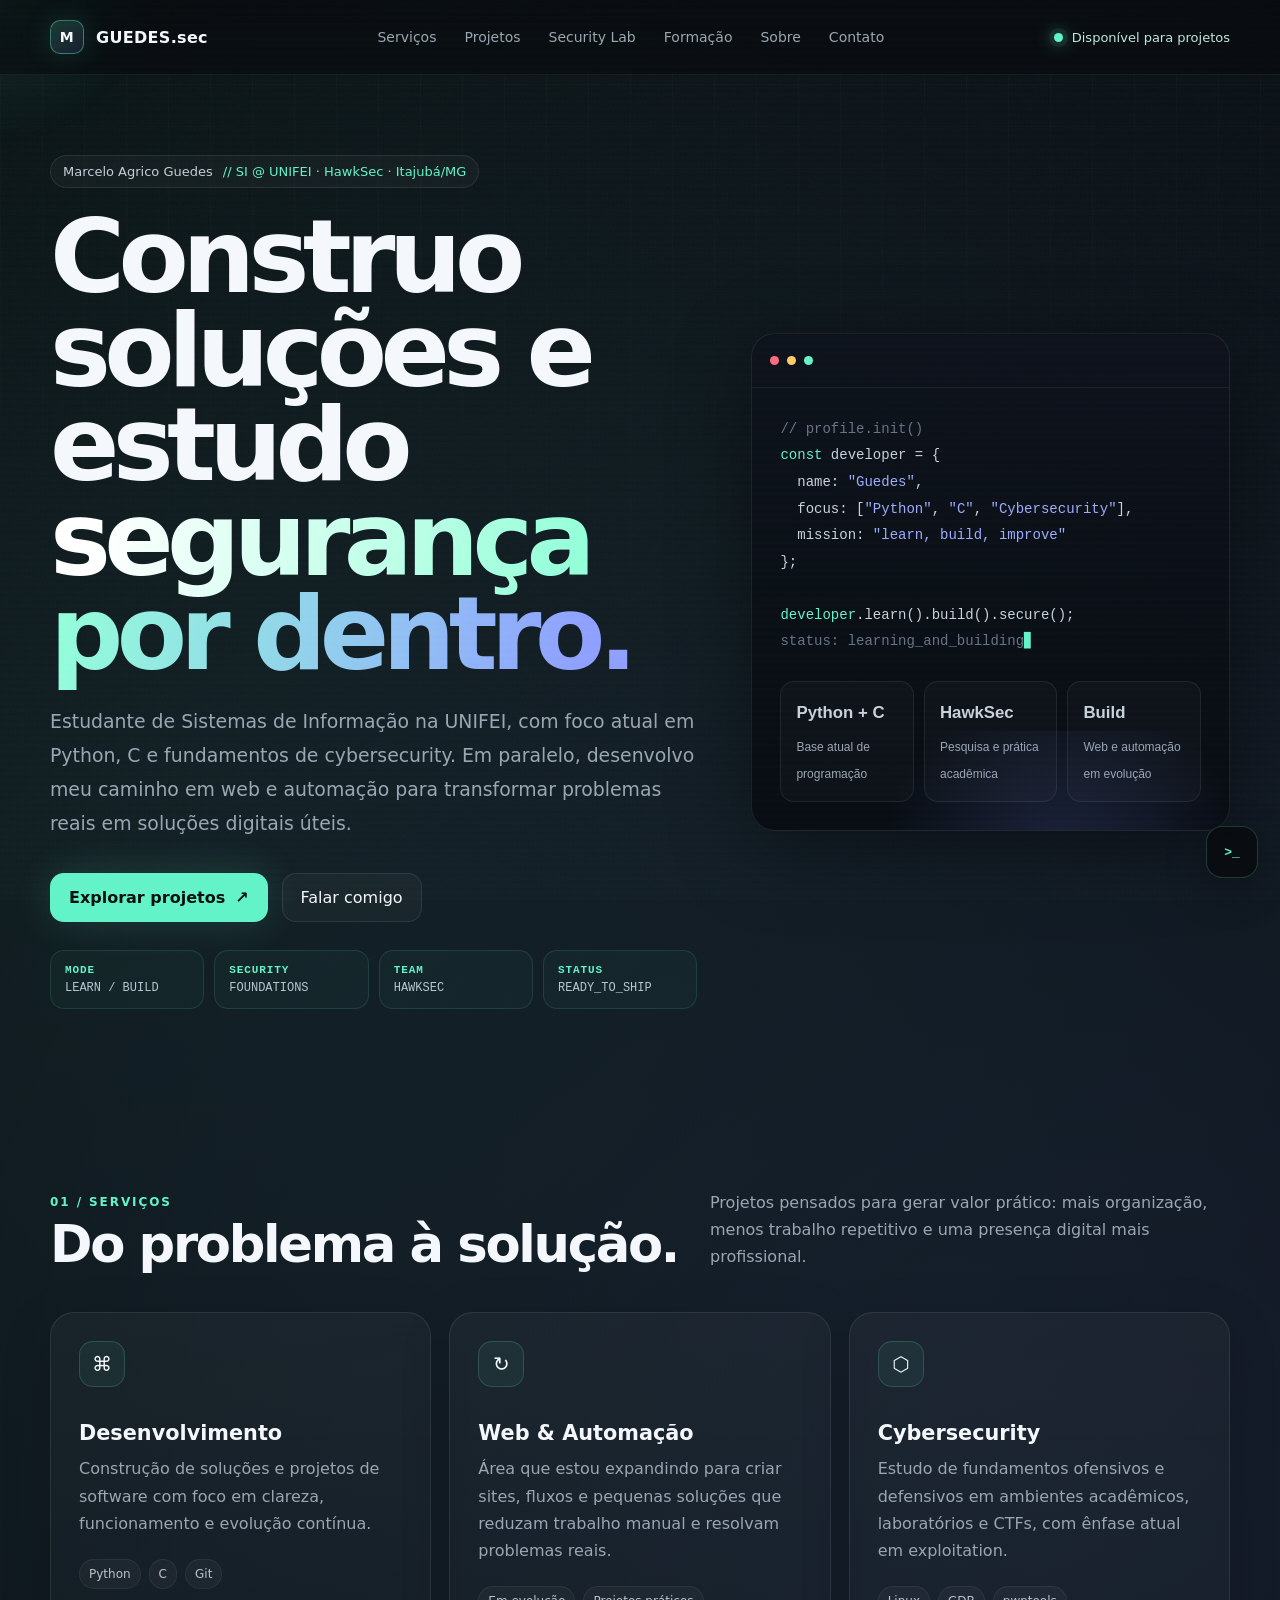
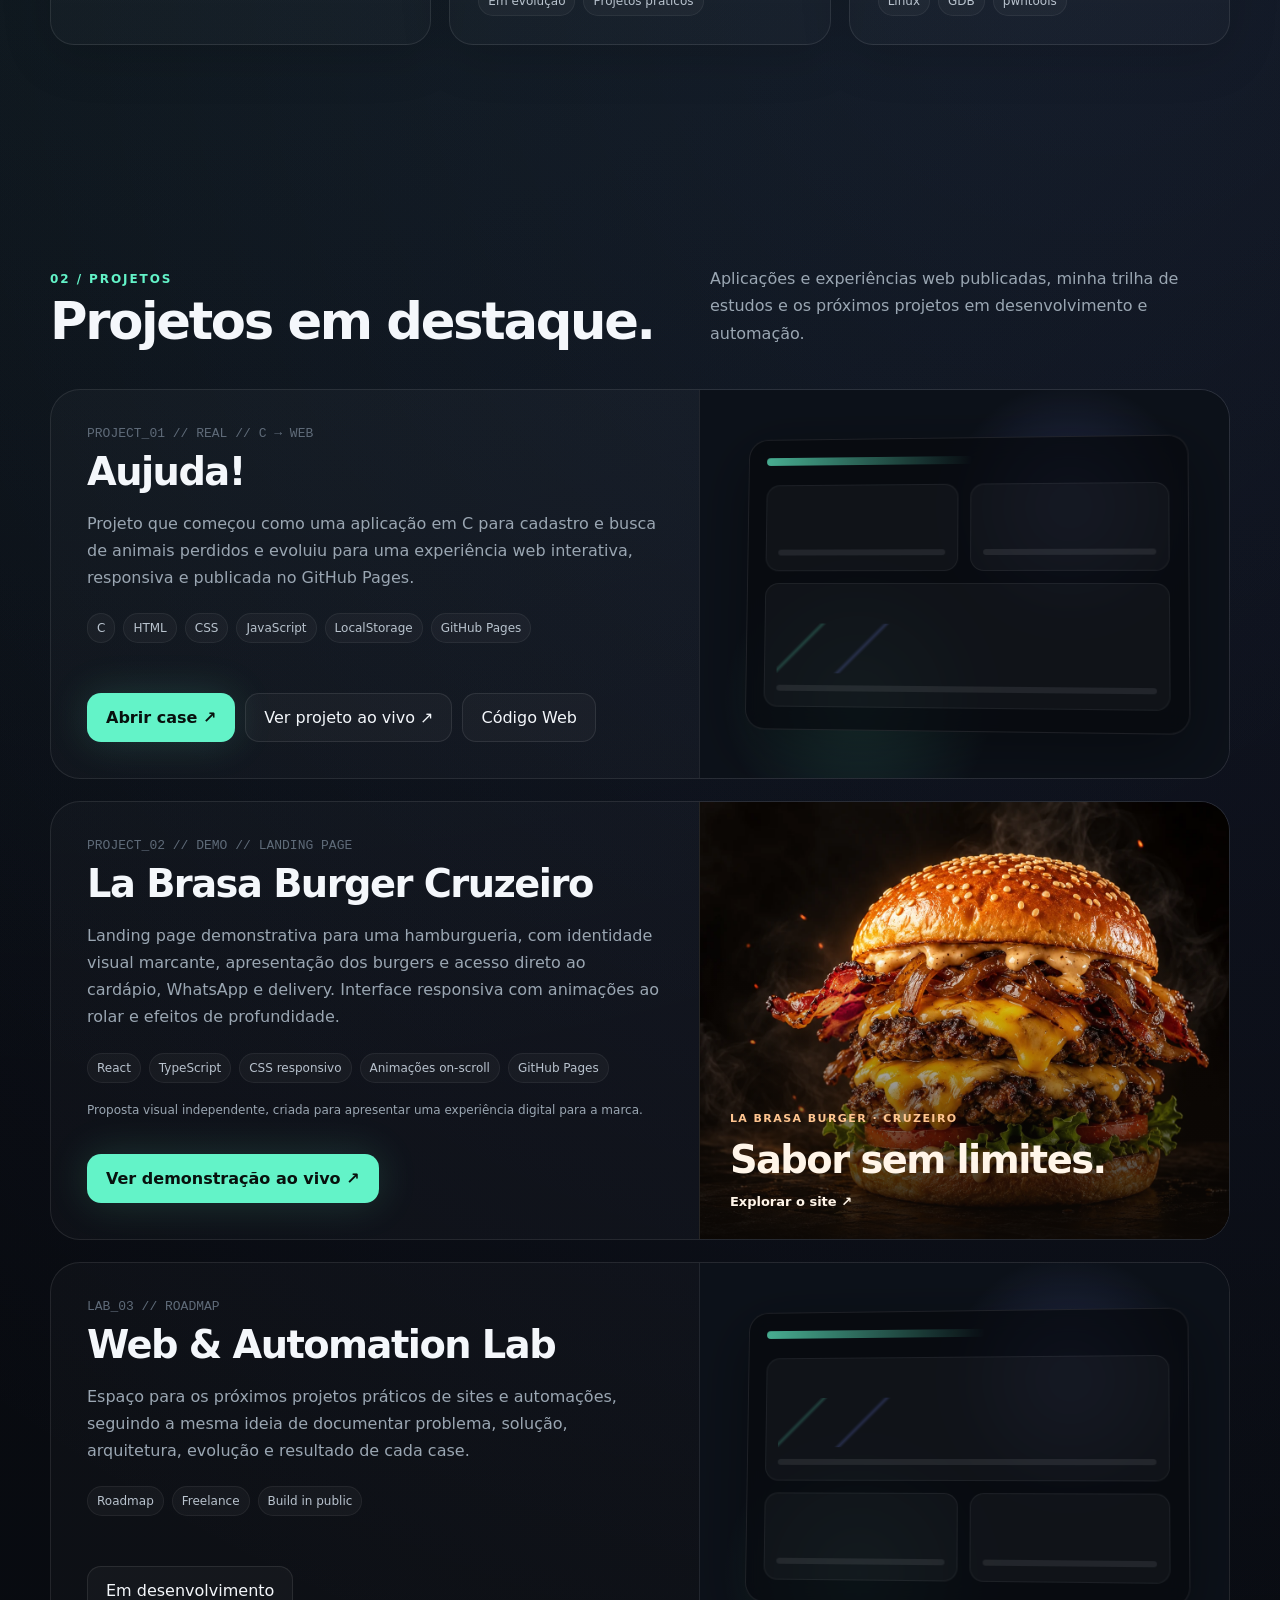
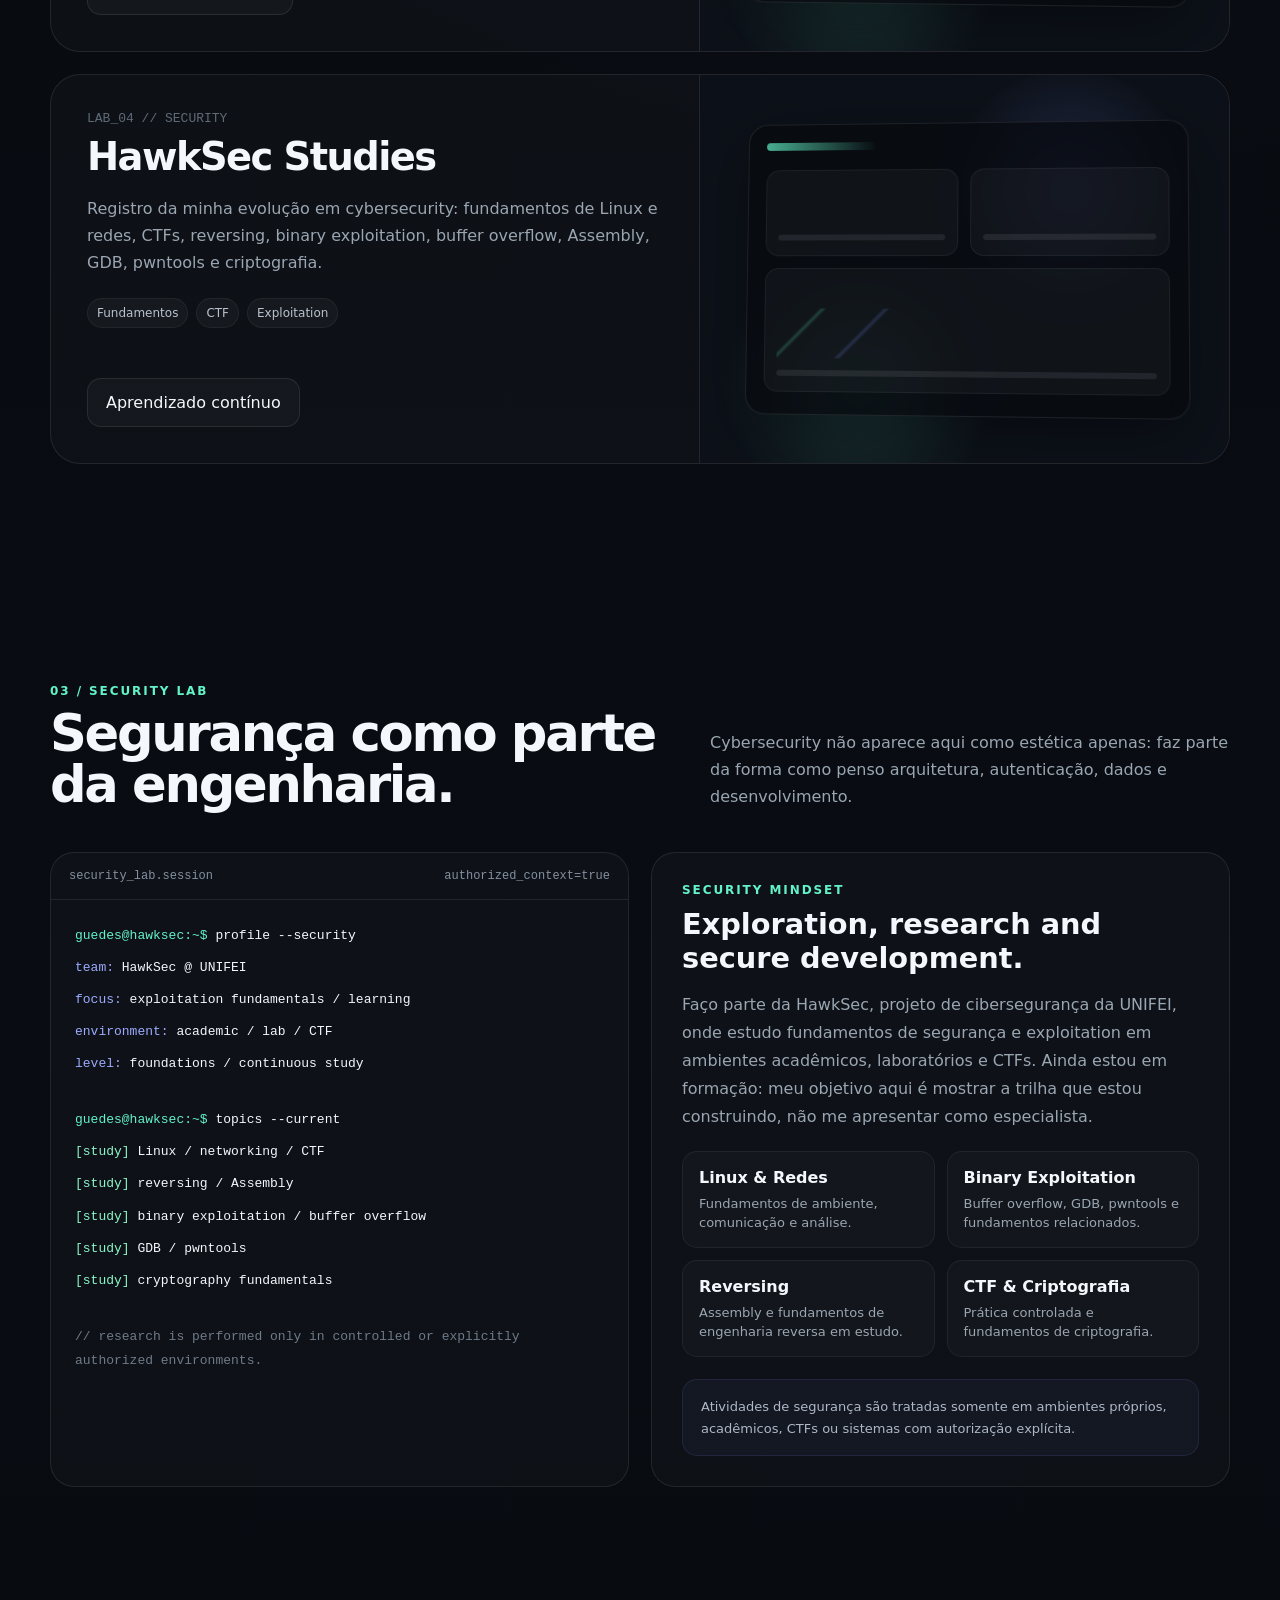
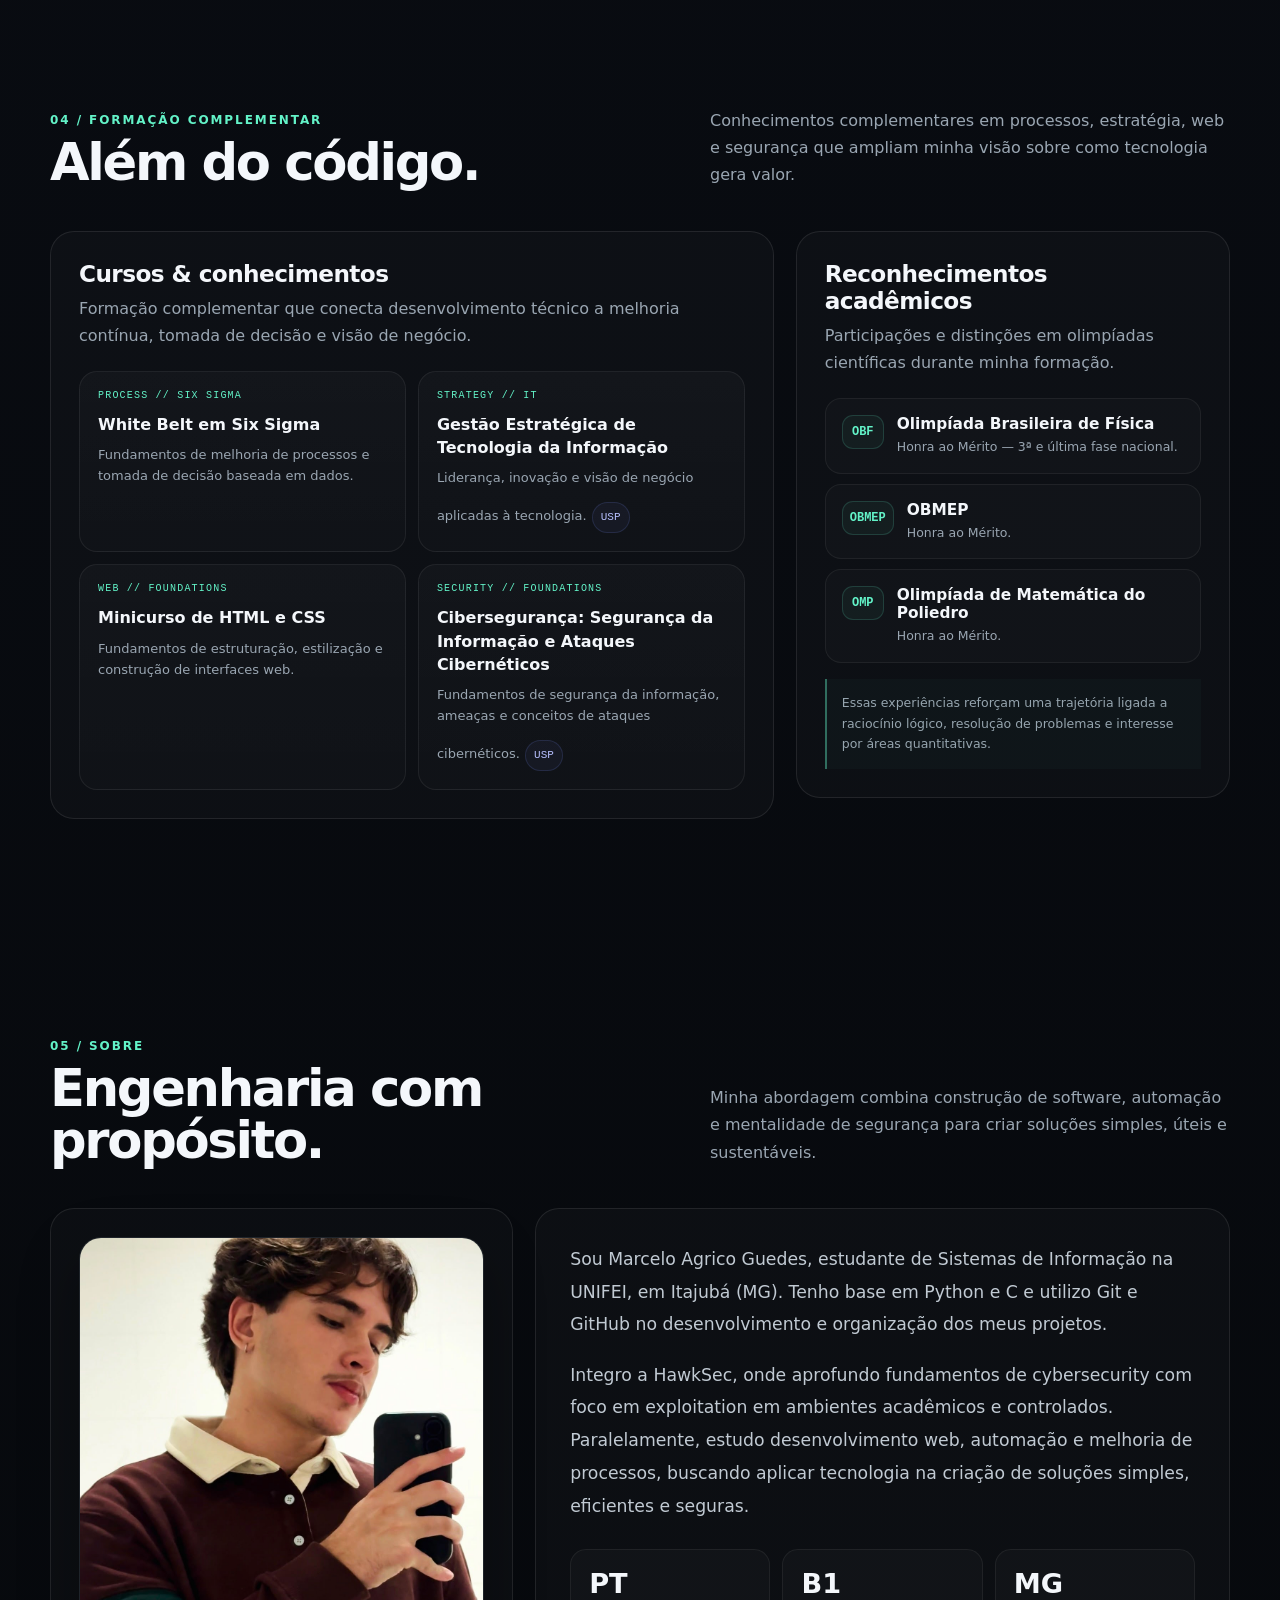
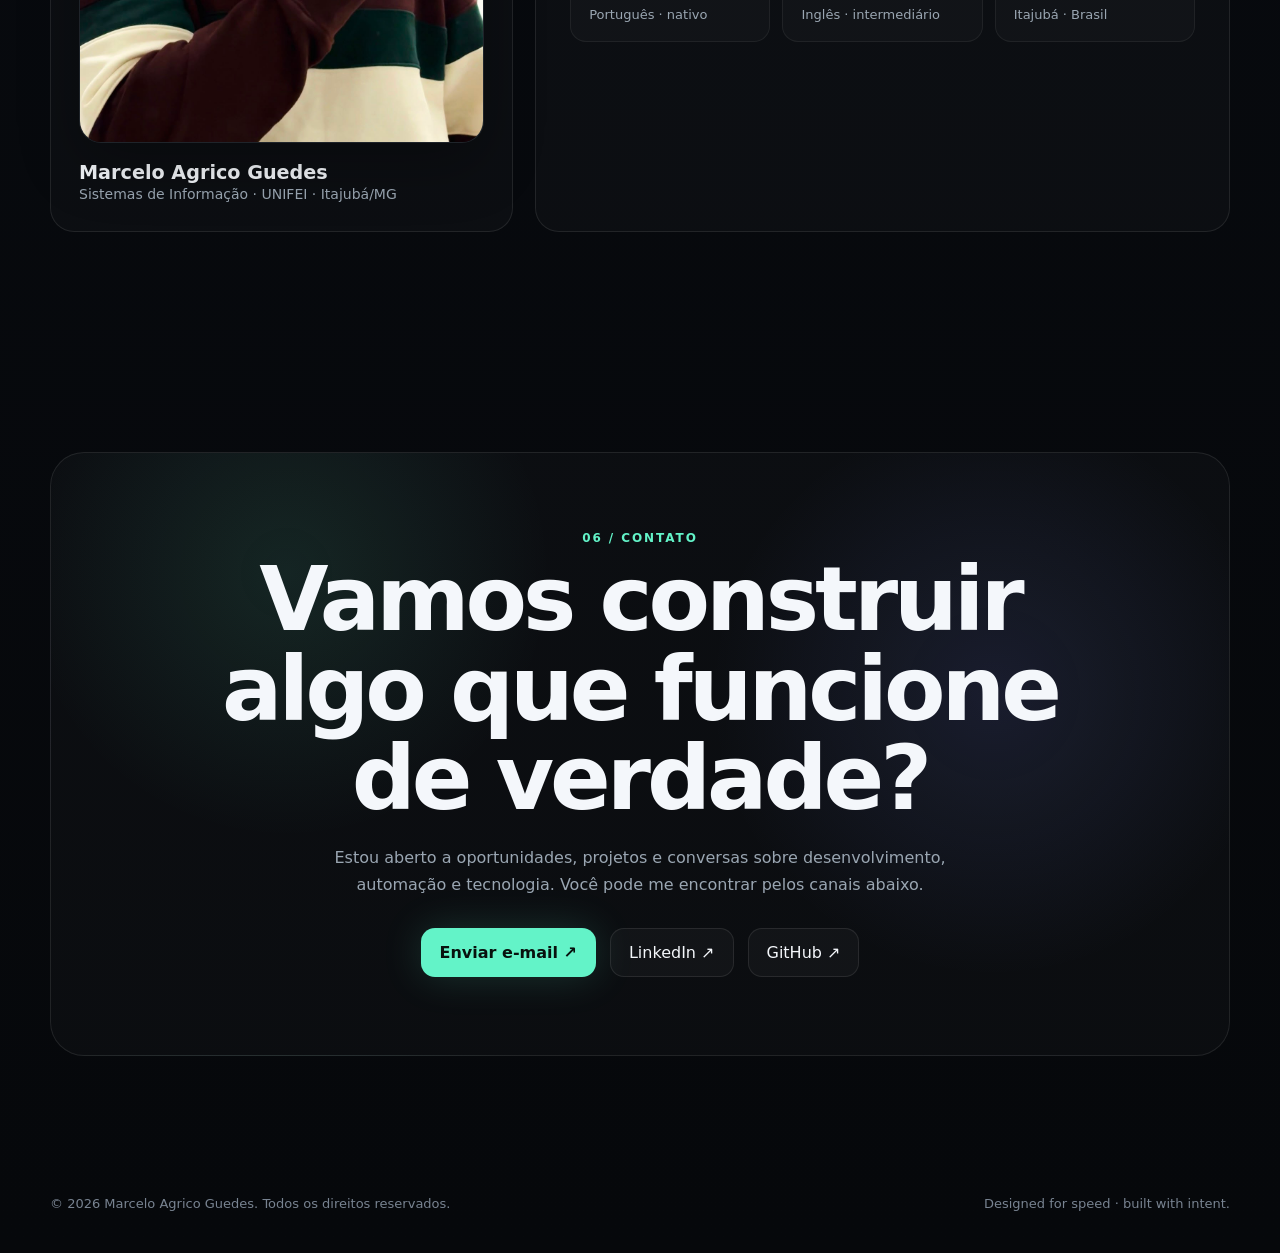
==== commit 2b22cba8: "Ajusta acesso direto ao projeto La Brasa no portfólio" ====
--- a/index.html
+++ b/index.html
@@ -796,6 +796,7 @@
 
 
     /* La Brasa: preview do projeto publicado */
+    #projeto-la-brasa{scroll-margin-top:100px}
     .la-brasa-preview{display:block;background:#100f0e;min-height:390px}
     .la-brasa-preview img{position:absolute;inset:0;width:100%;height:100%;object-fit:cover;object-position:62% center;transition:transform .6s ease}
     .la-brasa-preview::after{content:"";position:absolute;inset:0;background:linear-gradient(180deg,transparent 35%,rgba(12,8,5,.92) 100%);pointer-events:none}
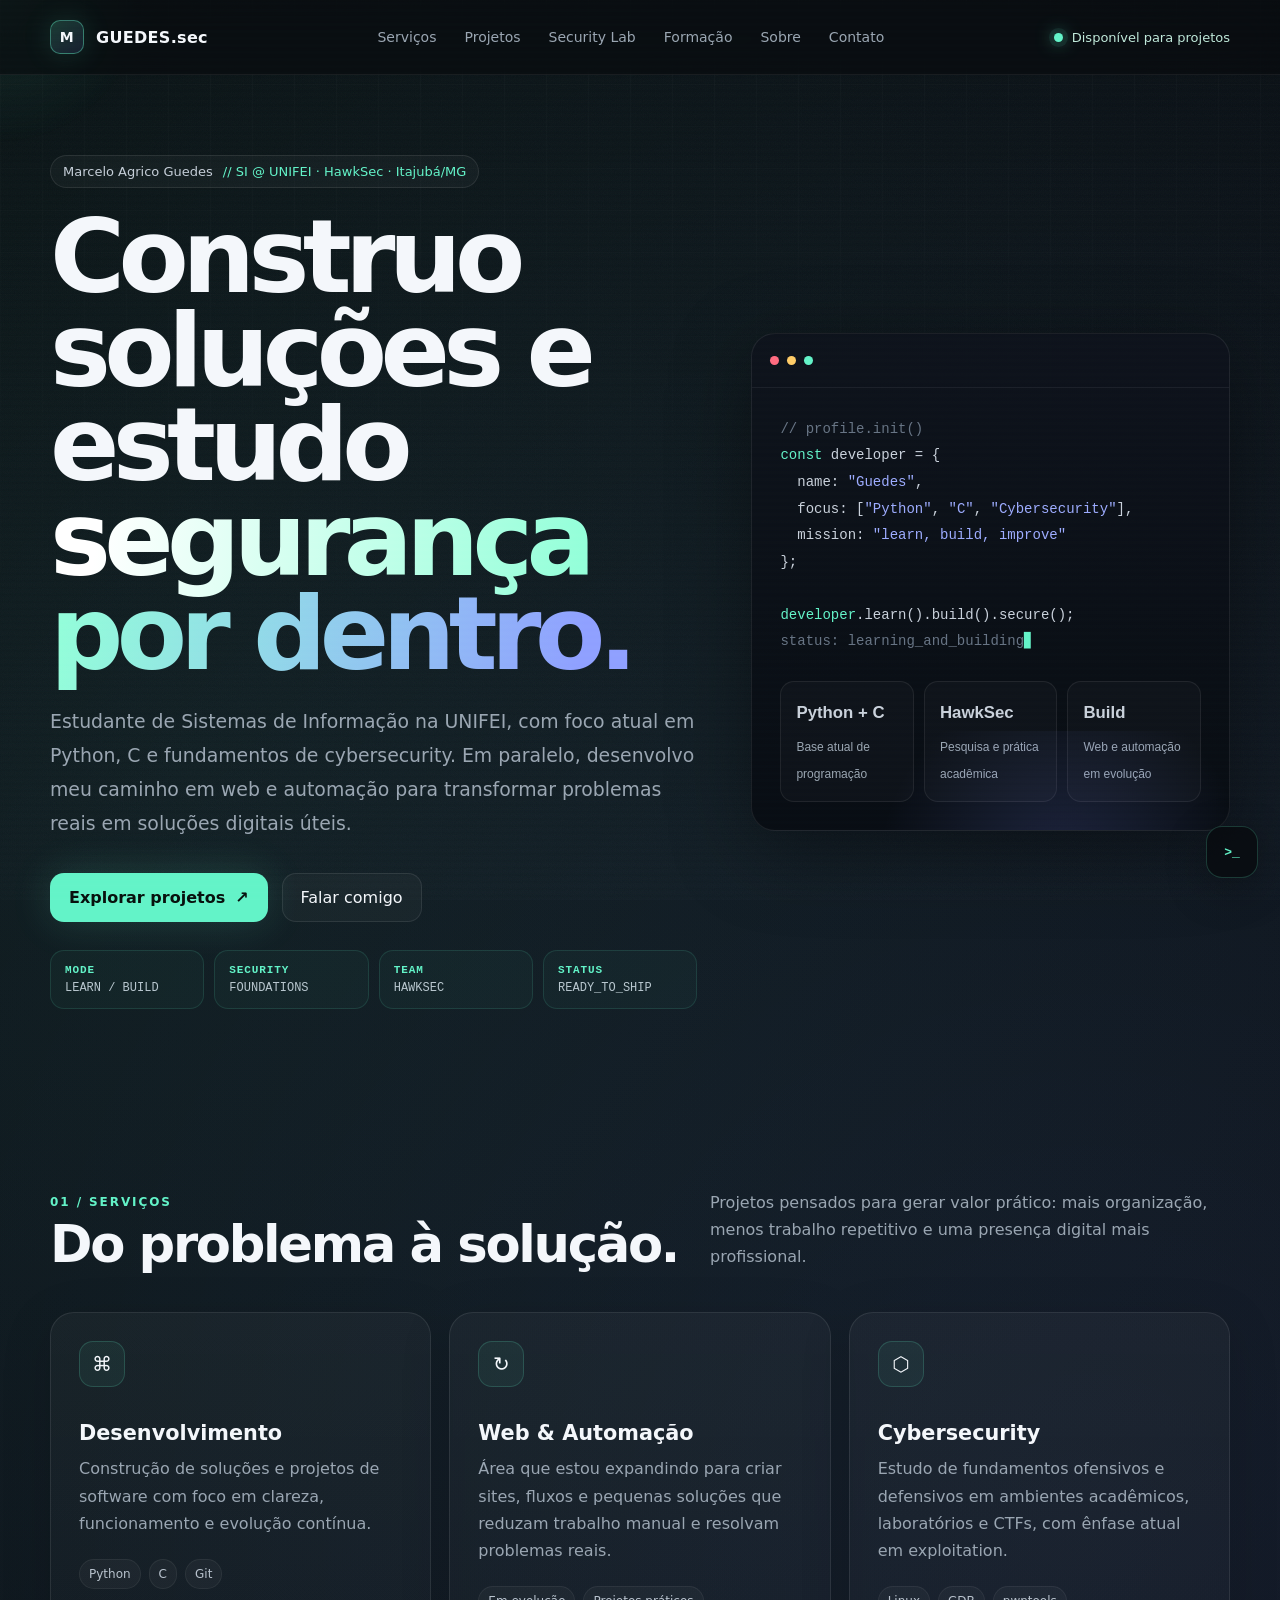
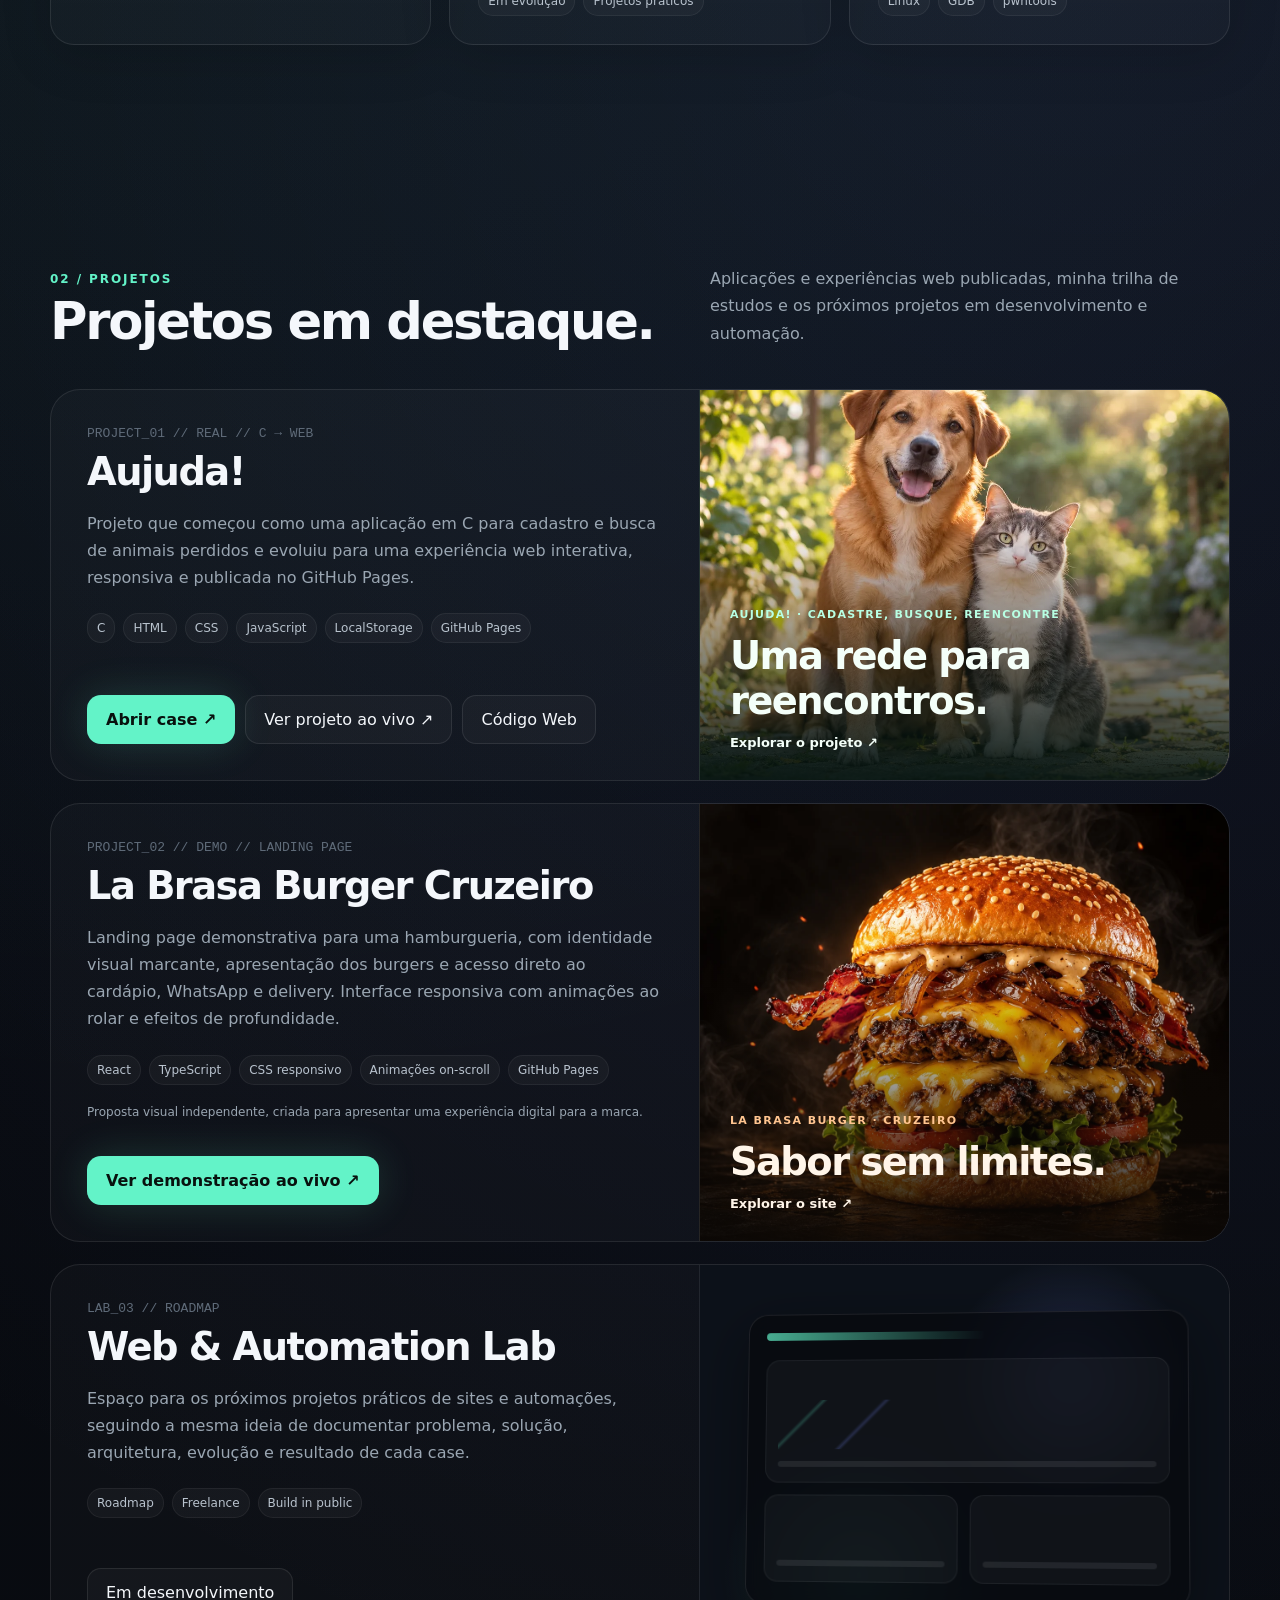
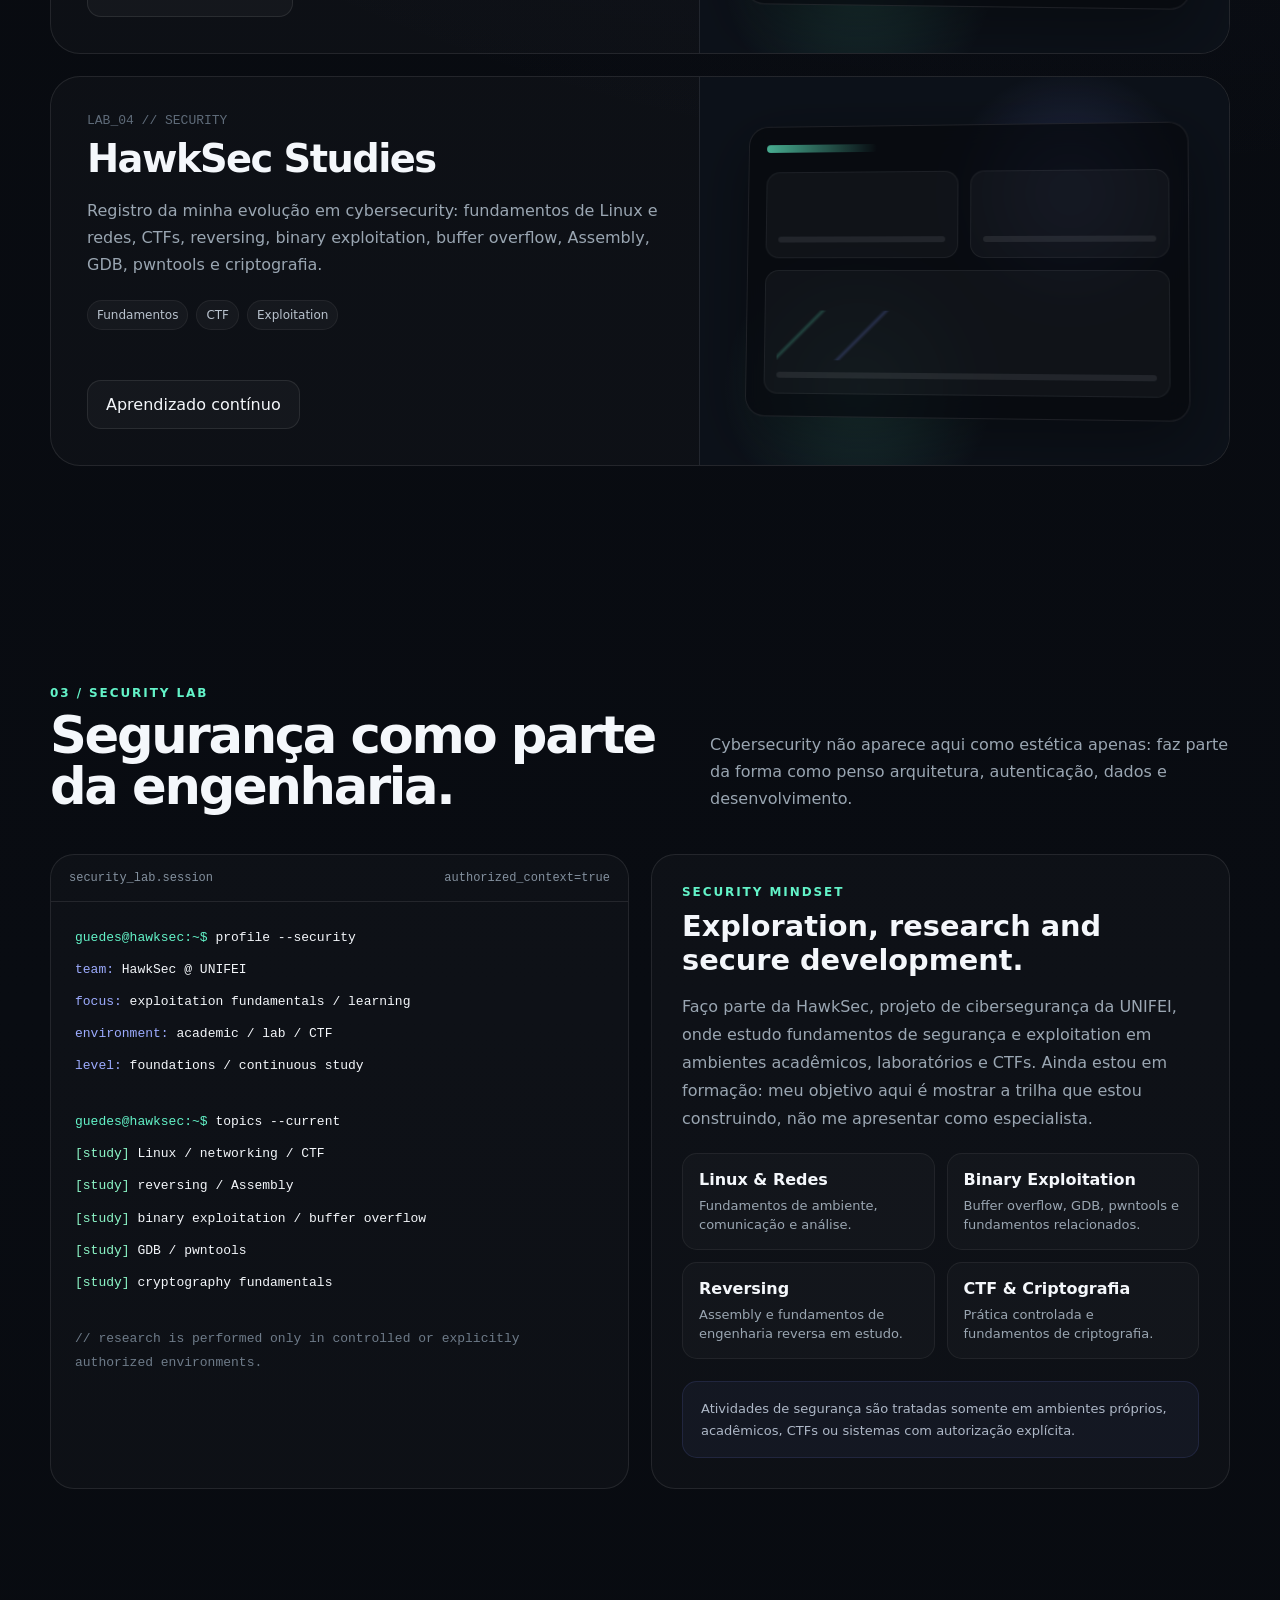
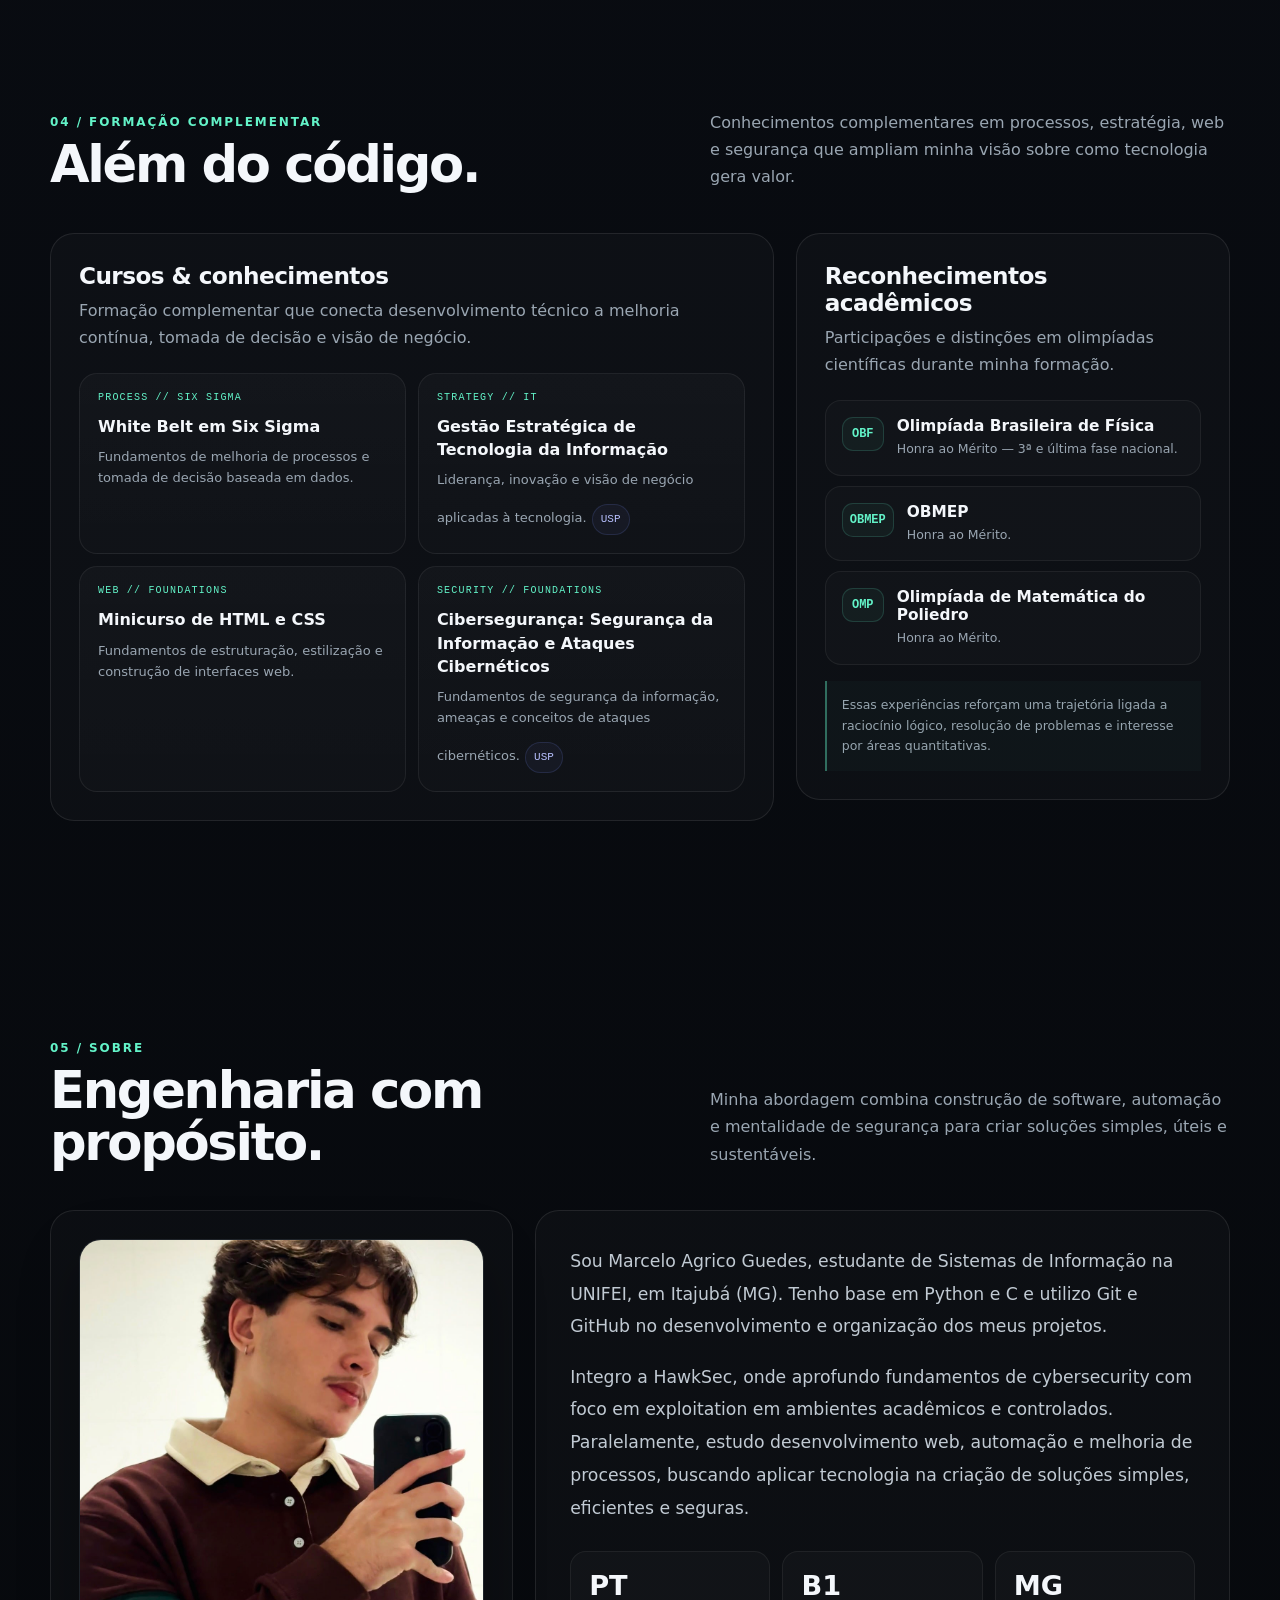
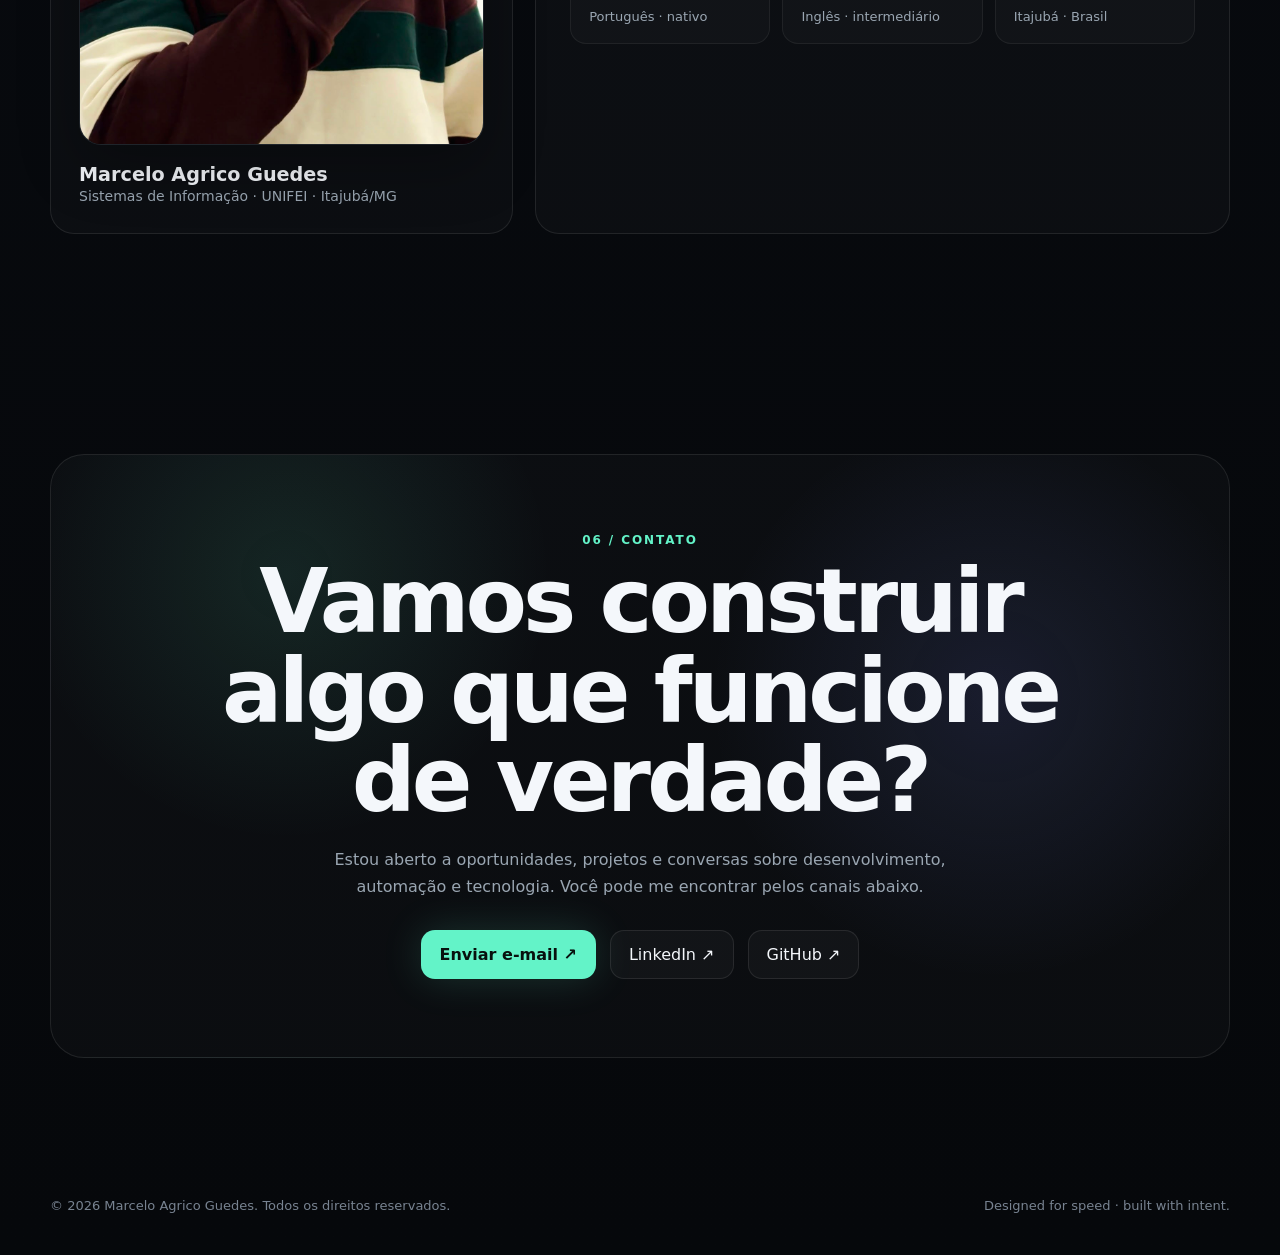
==== commit 9606f6e6: "Adiciona capa ilustrativa ao projeto Aujuda no portfólio" ====
--- a/index.html
+++ b/index.html
@@ -809,6 +809,20 @@
     .project-content .la-brasa-note{font-size:12px;line-height:1.6;margin-top:18px}
     @media(max-width:620px){.la-brasa-preview{min-height:310px}.la-brasa-preview-caption{left:24px;right:24px;bottom:24px}}
     @media(prefers-reduced-motion:reduce){.la-brasa-preview img{transition:none}.la-brasa-preview:hover img{transform:none}}
+
+    /* Aujuda: capa ilustrativa do projeto */
+    #projeto-aujuda{scroll-margin-top:100px}
+    .aujuda-preview{display:block;background:#10201c;min-height:390px}
+    .aujuda-preview img{position:absolute;inset:0;width:100%;height:100%;object-fit:cover;object-position:center 30%;transition:transform .6s ease}
+    .aujuda-preview::after{content:"";position:absolute;inset:0;background:linear-gradient(180deg,transparent 35%,rgba(5,20,16,.94) 100%);pointer-events:none}
+    .aujuda-preview:hover img{transform:scale(1.035)}
+    .aujuda-preview:focus-visible{outline:3px solid var(--accent);outline-offset:-4px}
+    .aujuda-preview-caption{position:absolute;left:30px;right:30px;bottom:30px;z-index:1;display:grid;gap:12px}
+    .aujuda-preview-caption span{font-size:11px;font-weight:800;letter-spacing:.12em;color:#b8ffe3}
+    .aujuda-preview-caption strong{font-size:clamp(1.8rem,3vw,2.5rem);letter-spacing:-.04em;color:#f4fff9}
+    .aujuda-preview-caption .aujuda-preview-link{color:#f4fff9;letter-spacing:0;font-size:13px}
+    @media(max-width:620px){.aujuda-preview{min-height:350px}.aujuda-preview-caption{left:24px;right:24px;bottom:24px}}
+    @media(prefers-reduced-motion:reduce){.aujuda-preview img{transition:none}.aujuda-preview:hover img{transform:none}}
   </style>
 </head>
 <body>
@@ -940,7 +954,7 @@
         </div>
 
         <div class="projects">
-          <article class="project reveal">
+          <article class="project reveal" id="projeto-aujuda">
             <div class="project-content">
               <div>
                 <div class="project-num">PROJECT_01 // REAL // C → WEB</div>
@@ -961,16 +975,14 @@
                 <a class="btn secondary" href="https://github.com/marceloguedesss/aujuda.github.io" target="_blank" rel="noopener noreferrer">Código Web</a>
               </div>
             </div>
-            <div class="project-visual">
-              <div class="ui-window">
-                <div class="ui-bar" style="width:52%"></div>
-                <div class="ui-grid">
-                  <div class="ui-box"></div>
-                  <div class="ui-box"></div>
-                  <div class="ui-box tall"><div class="spark"></div></div>
-                </div>
+            <a class="project-visual aujuda-preview" href="https://marceloguedesss.github.io/aujuda.github.io/" target="_blank" rel="noopener noreferrer" aria-label="Abrir o projeto Aujuda de cadastro e busca de animais perdidos">
+              <img src="./assets/aujuda-cover.webp" alt="Imagem ilustrativa de um cachorro caramelo e um gato lado a lado, representando o reencontro de animais" loading="lazy" decoding="async" width="1000" height="1000" />
+              <div class="aujuda-preview-caption">
+                <span>AUJUDA! · CADASTRE, BUSQUE, REENCONTRE</span>
+                <strong>Uma rede para reencontros.</strong>
+                <span class="aujuda-preview-link">Explorar o projeto ↗</span>
               </div>
-            </div>
+            </a>
           </article>
 
           <article class="project reveal" id="projeto-la-brasa">
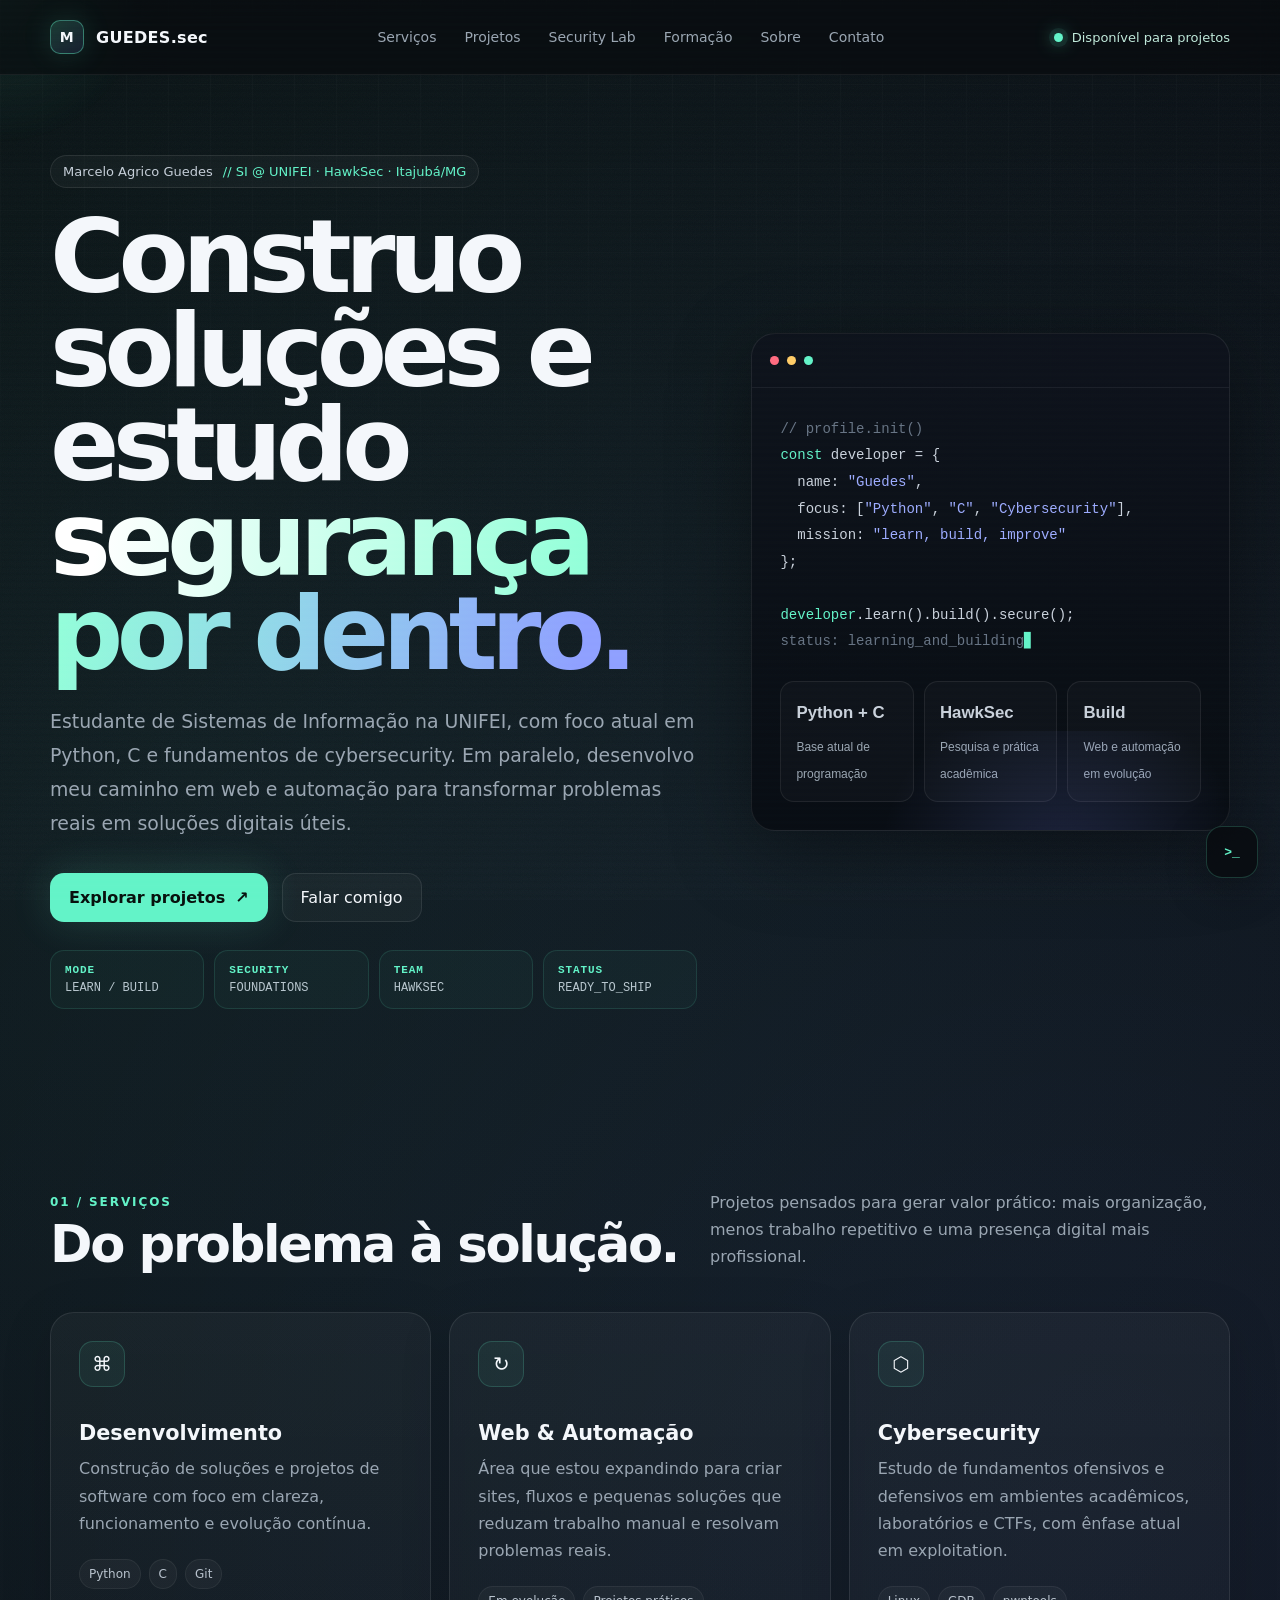
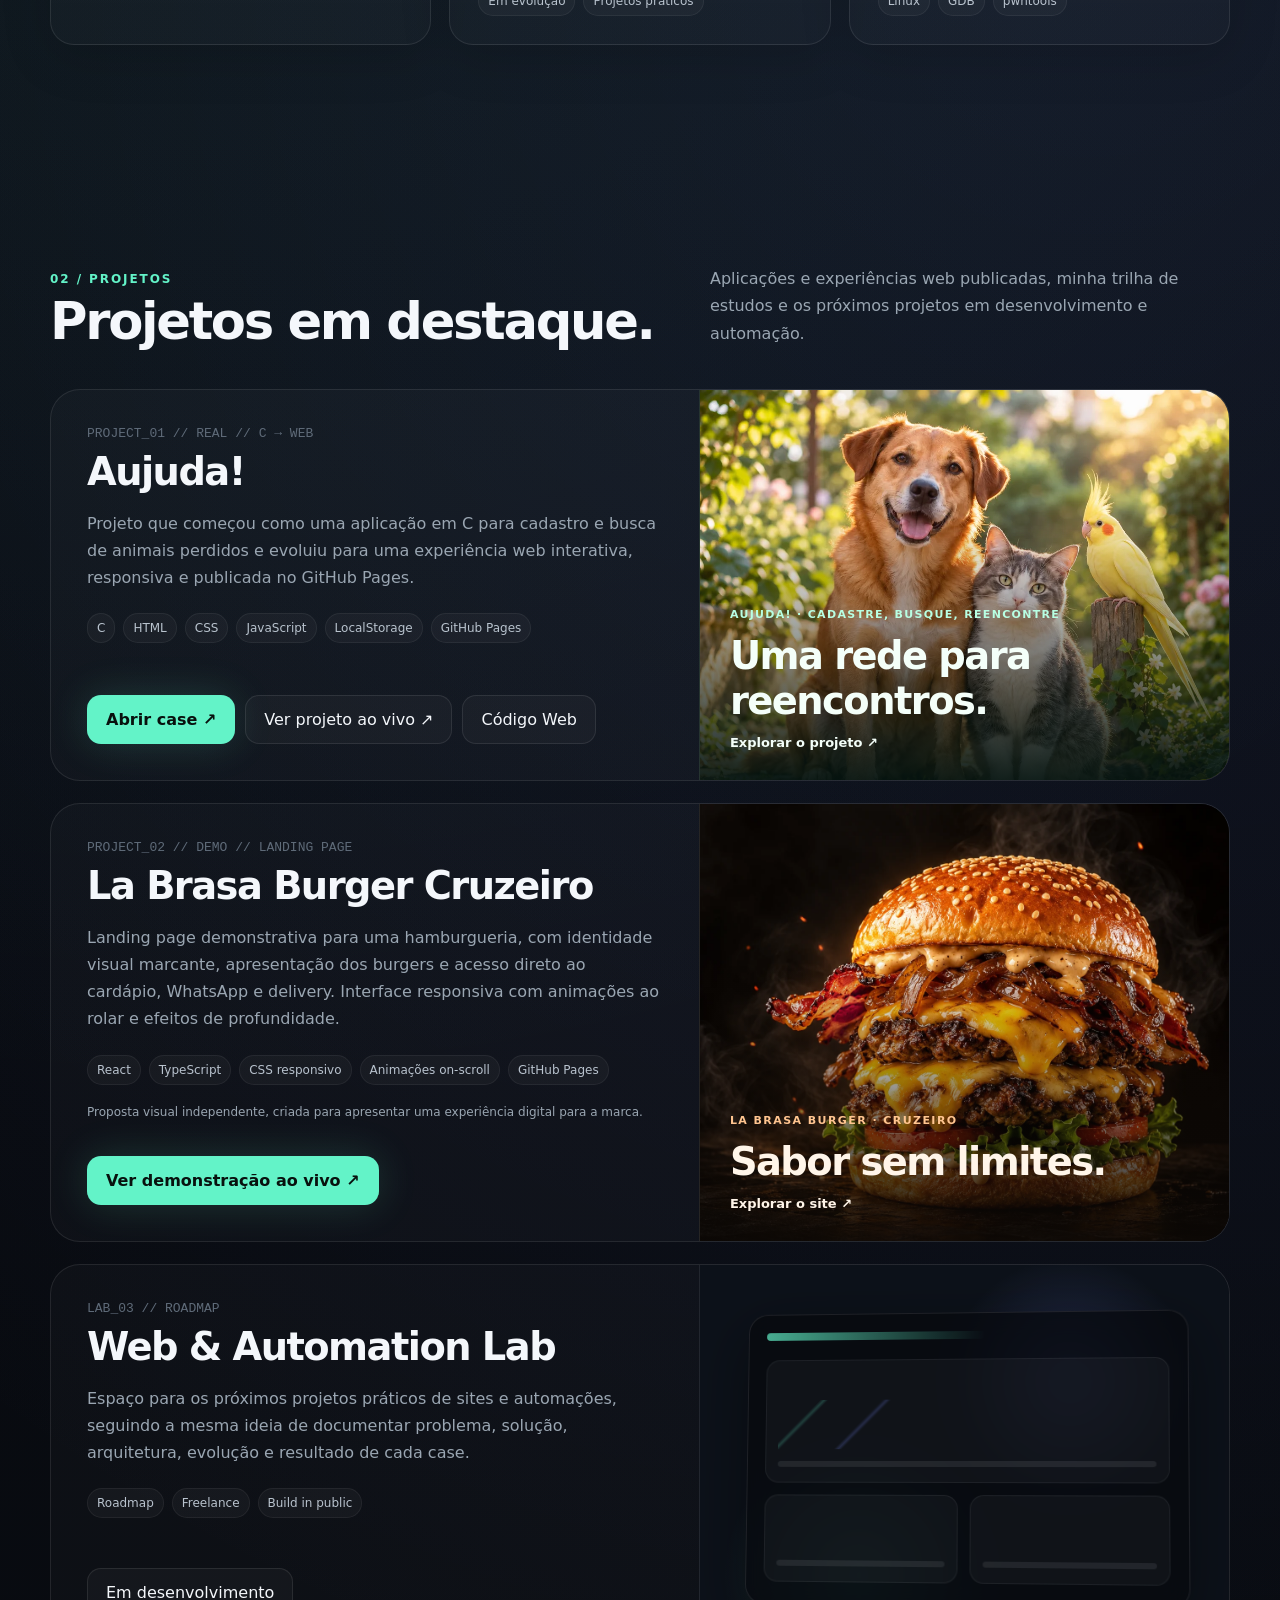
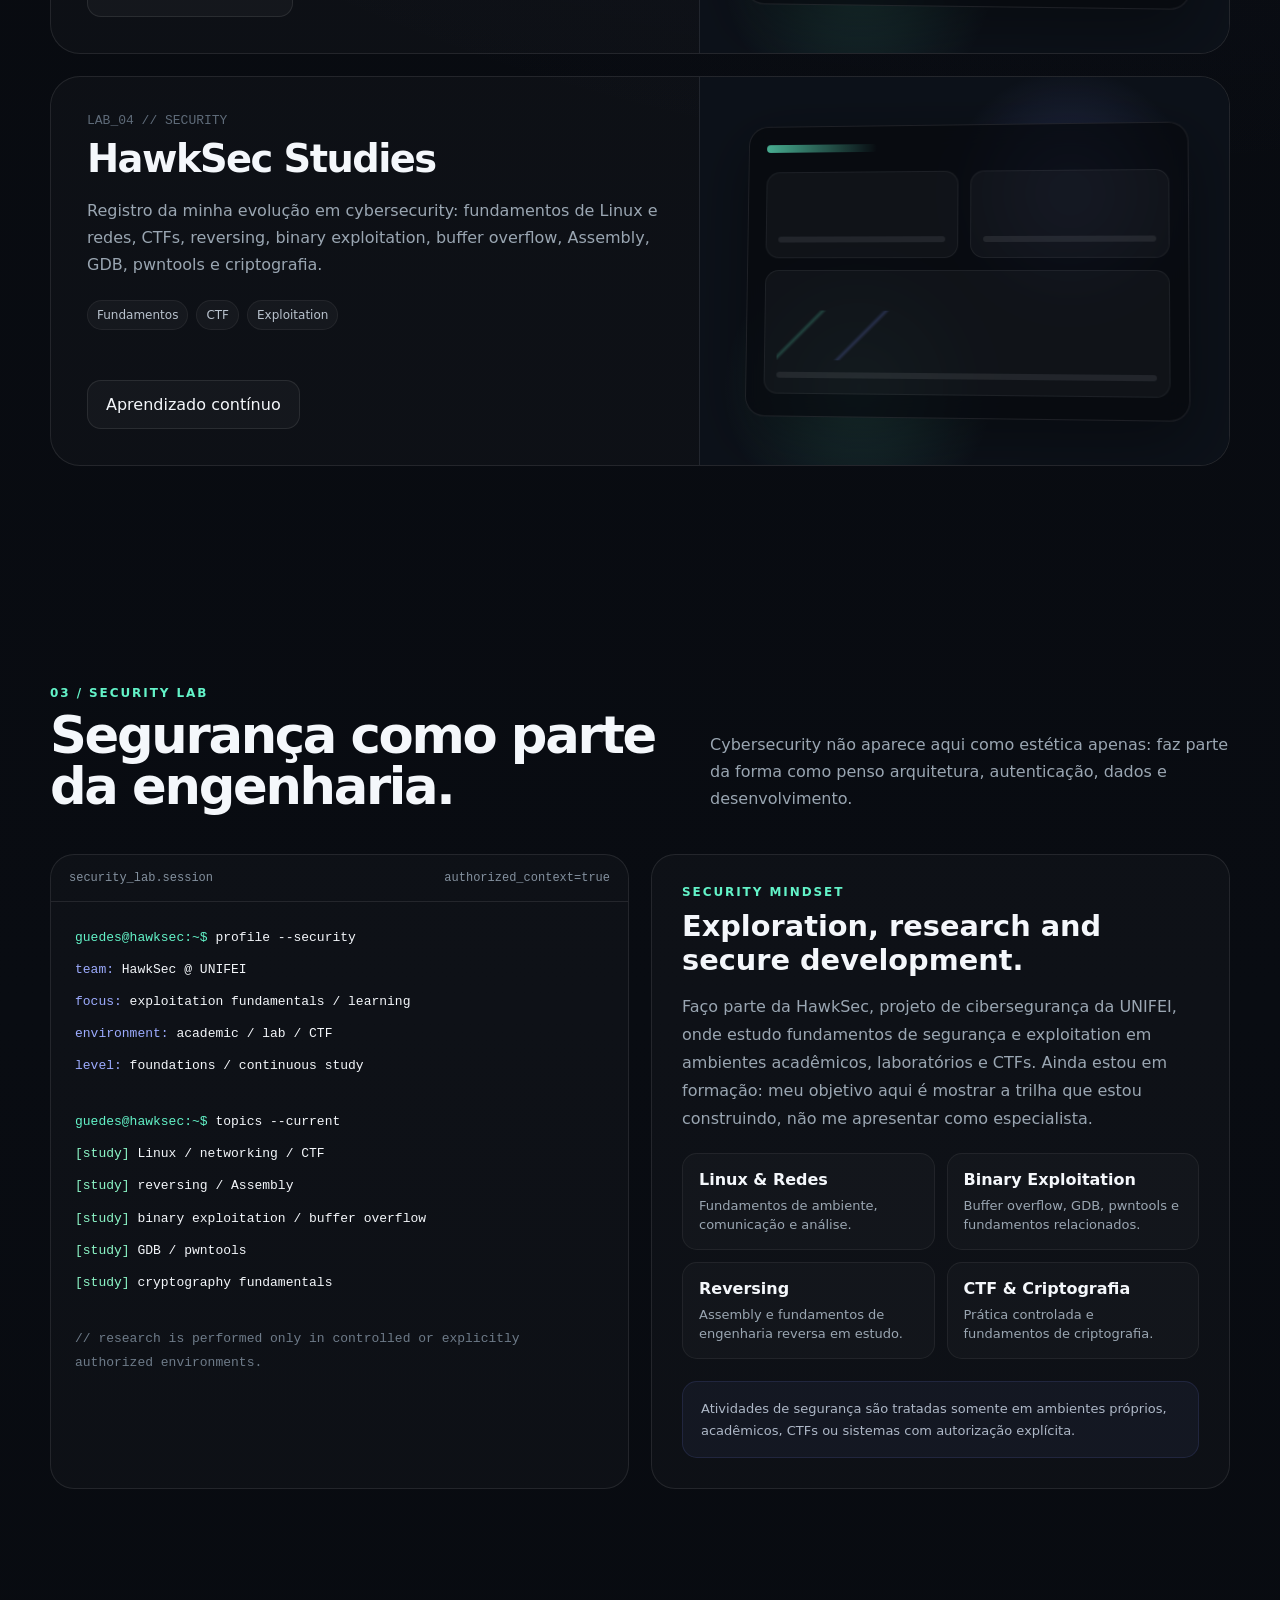
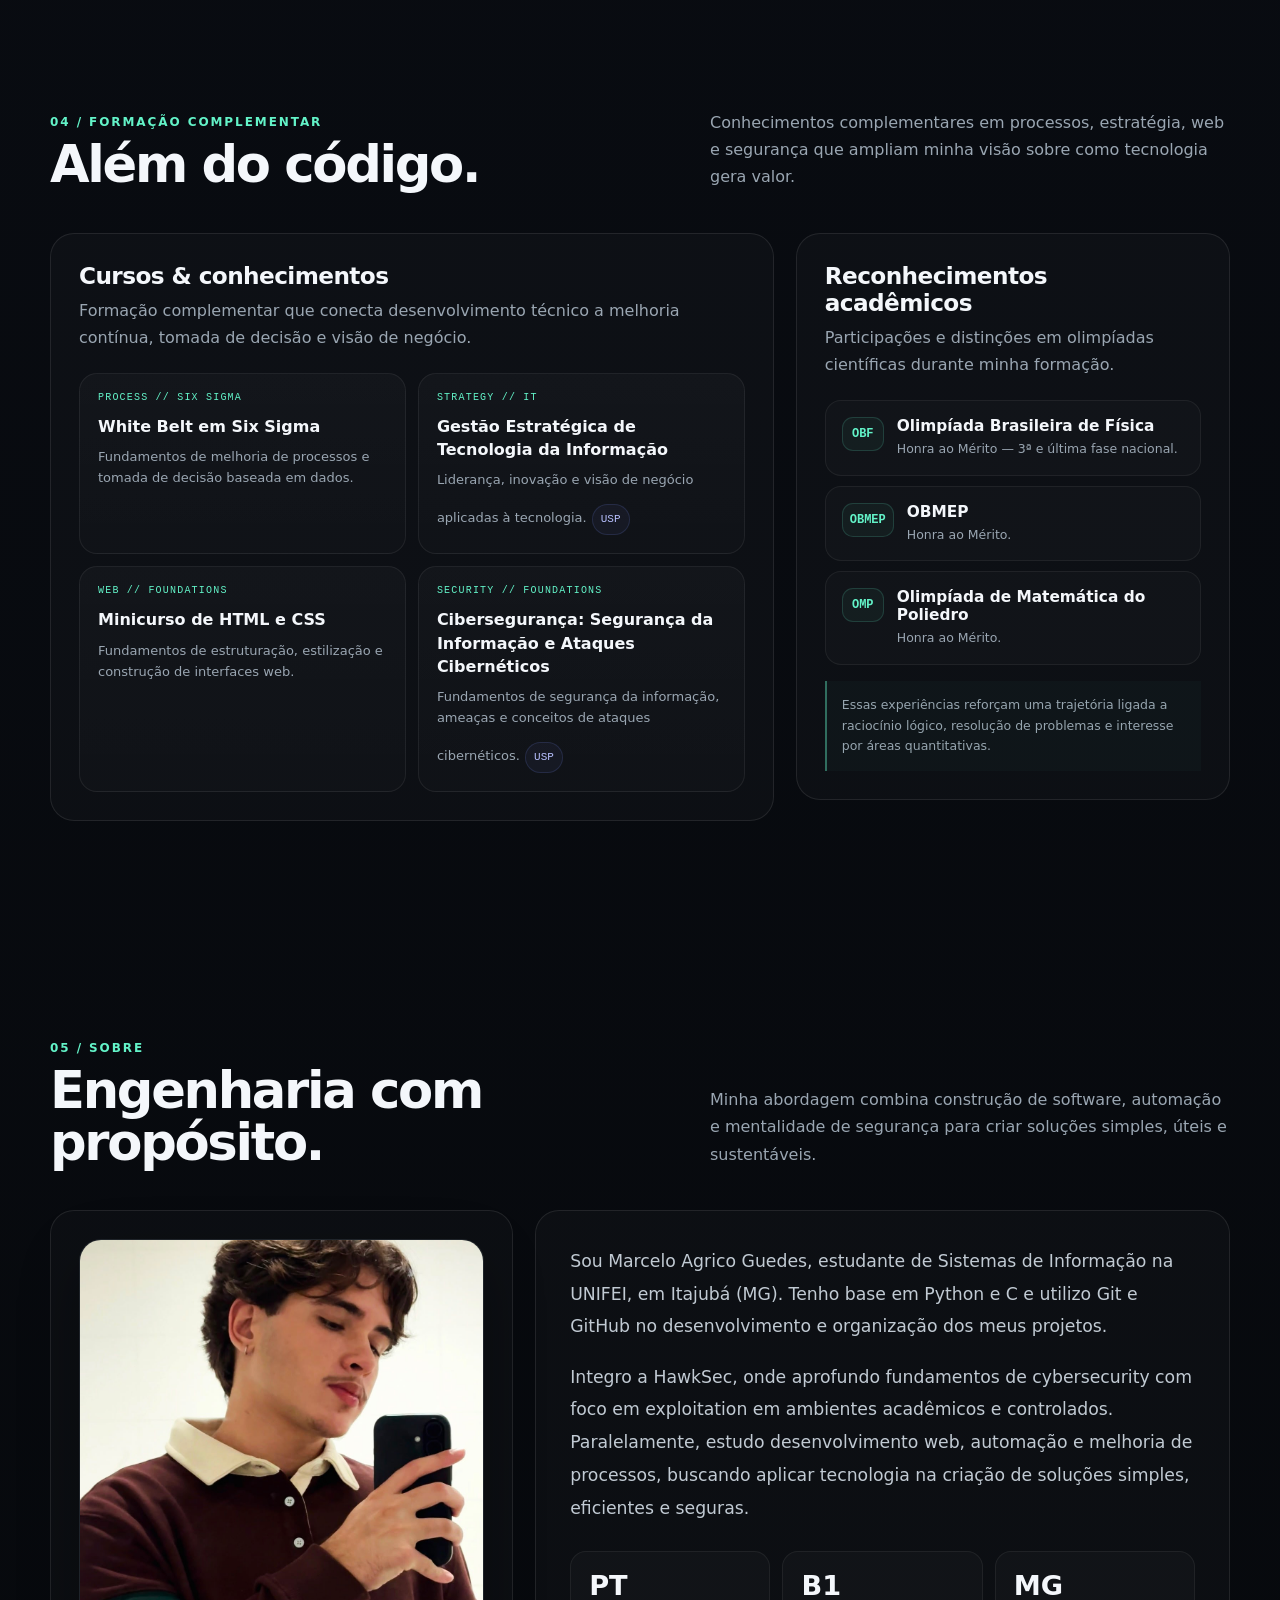
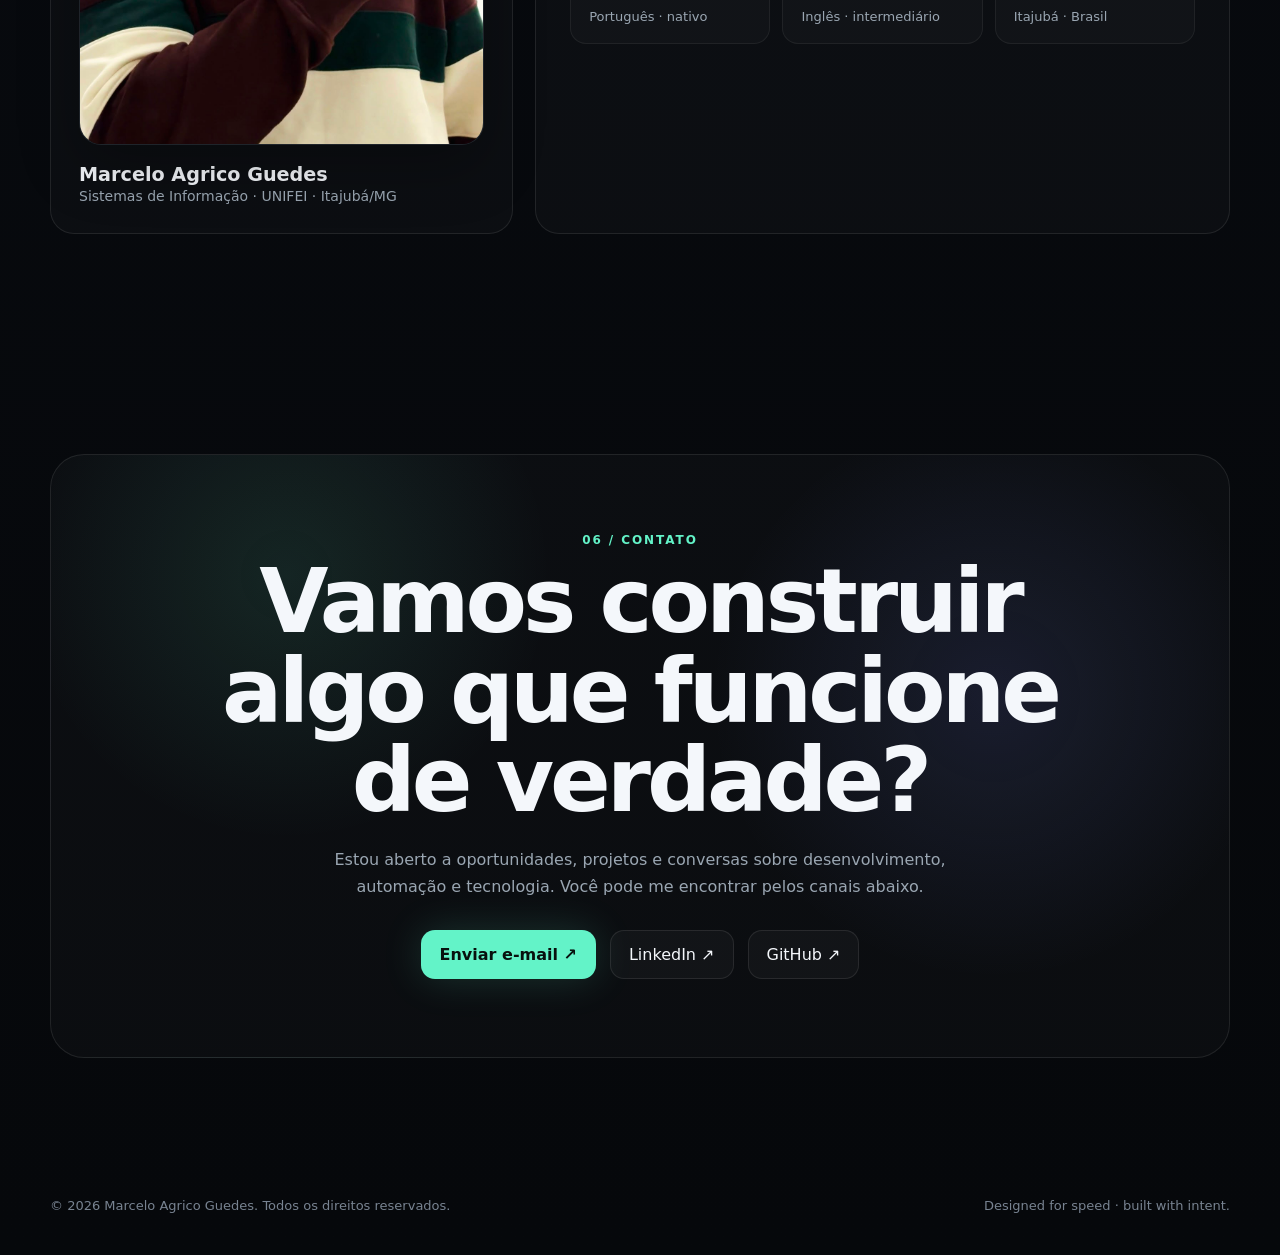
==== commit 45d3458f: "Inclui calopsita amarela na capa do Aujuda" ====
--- a/index.html
+++ b/index.html
@@ -813,7 +813,7 @@
     /* Aujuda: capa ilustrativa do projeto */
     #projeto-aujuda{scroll-margin-top:100px}
     .aujuda-preview{display:block;background:#10201c;min-height:390px}
-    .aujuda-preview img{position:absolute;inset:0;width:100%;height:100%;object-fit:cover;object-position:center 30%;transition:transform .6s ease}
+    .aujuda-preview img{position:absolute;inset:0;width:100%;height:100%;object-fit:cover;object-position:center top;transition:transform .6s ease}
     .aujuda-preview::after{content:"";position:absolute;inset:0;background:linear-gradient(180deg,transparent 35%,rgba(5,20,16,.94) 100%);pointer-events:none}
     .aujuda-preview:hover img{transform:scale(1.035)}
     .aujuda-preview:focus-visible{outline:3px solid var(--accent);outline-offset:-4px}
@@ -976,7 +976,7 @@
               </div>
             </div>
             <a class="project-visual aujuda-preview" href="https://marceloguedesss.github.io/aujuda.github.io/" target="_blank" rel="noopener noreferrer" aria-label="Abrir o projeto Aujuda de cadastro e busca de animais perdidos">
-              <img src="./assets/aujuda-cover.webp" alt="Imagem ilustrativa de um cachorro caramelo e um gato lado a lado, representando o reencontro de animais" loading="lazy" decoding="async" width="1000" height="1000" />
+              <img src="./assets/aujuda-calopsita.webp" alt="Imagem ilustrativa de um cachorro, um gato e uma calopsita toda amarela, em homenagem à calopsita do autor" loading="lazy" decoding="async" width="1000" height="1000" />
               <div class="aujuda-preview-caption">
                 <span>AUJUDA! · CADASTRE, BUSQUE, REENCONTRE</span>
                 <strong>Uma rede para reencontros.</strong>
